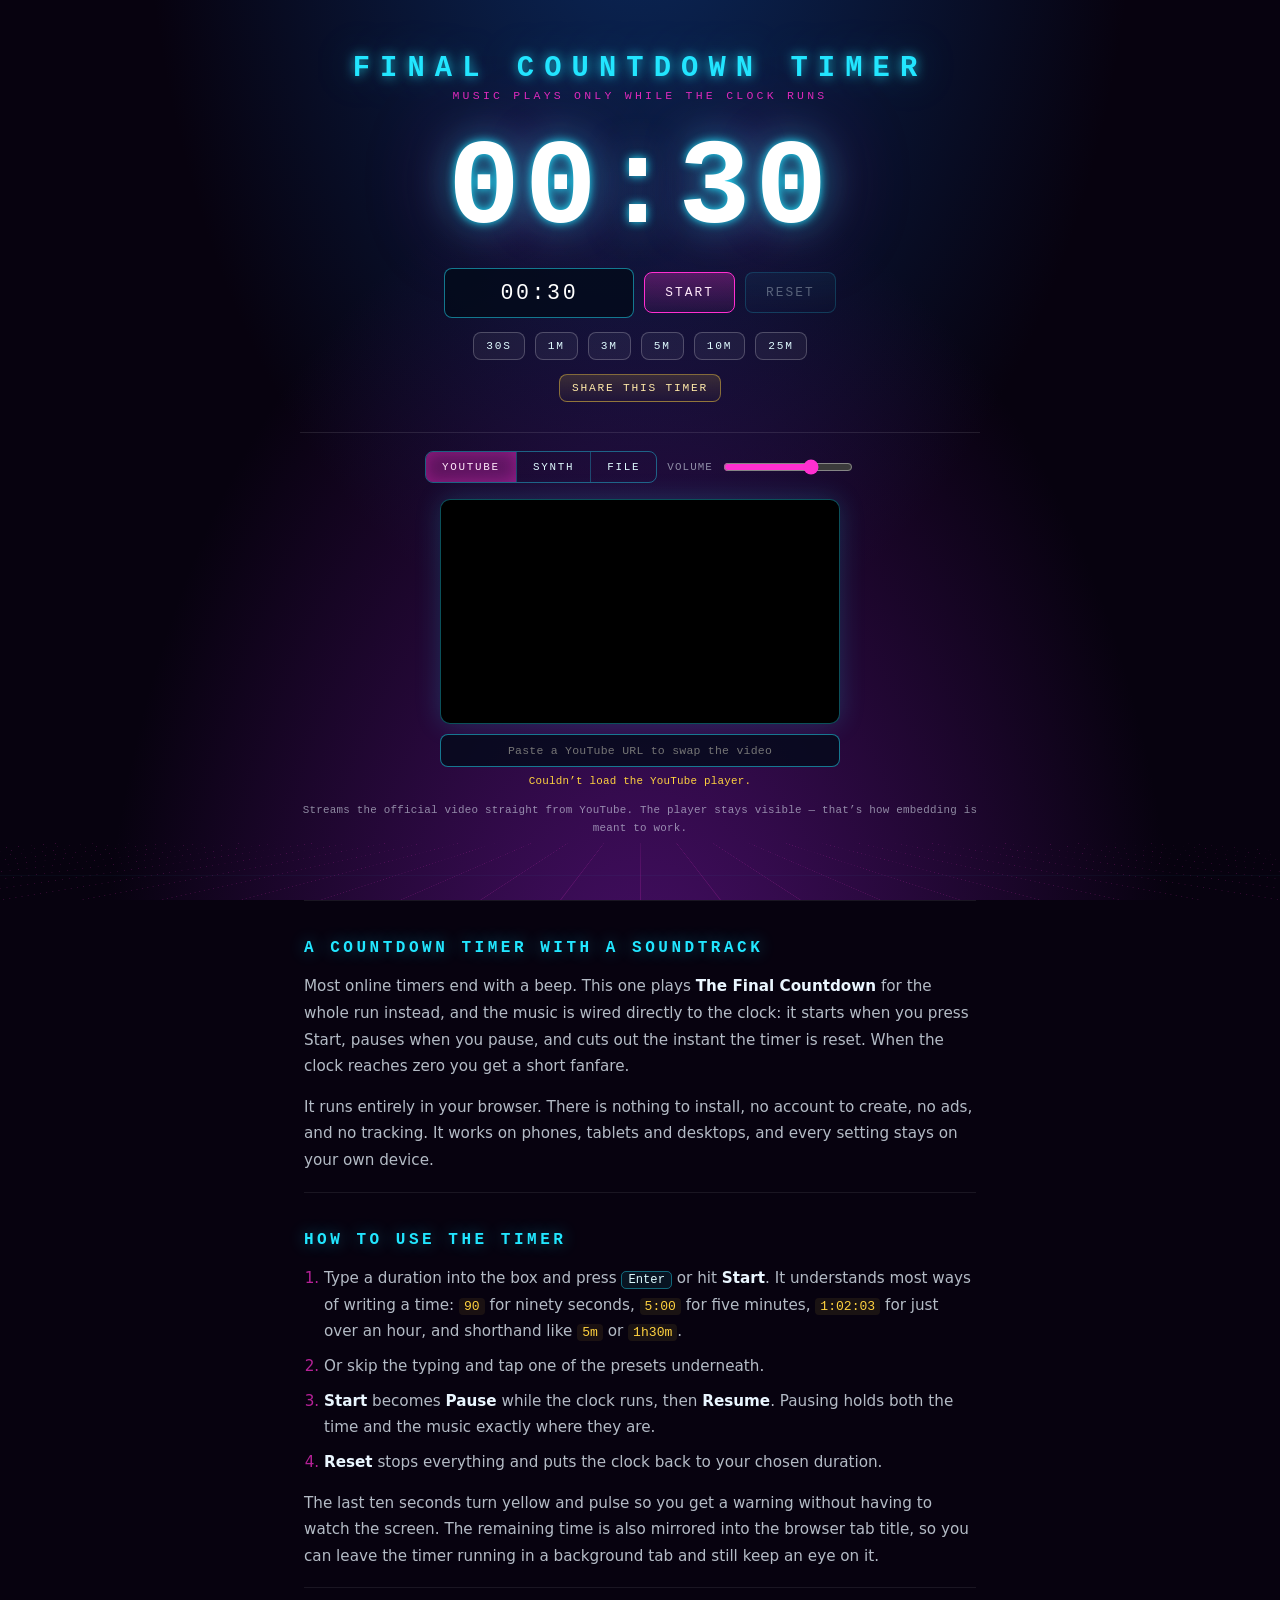
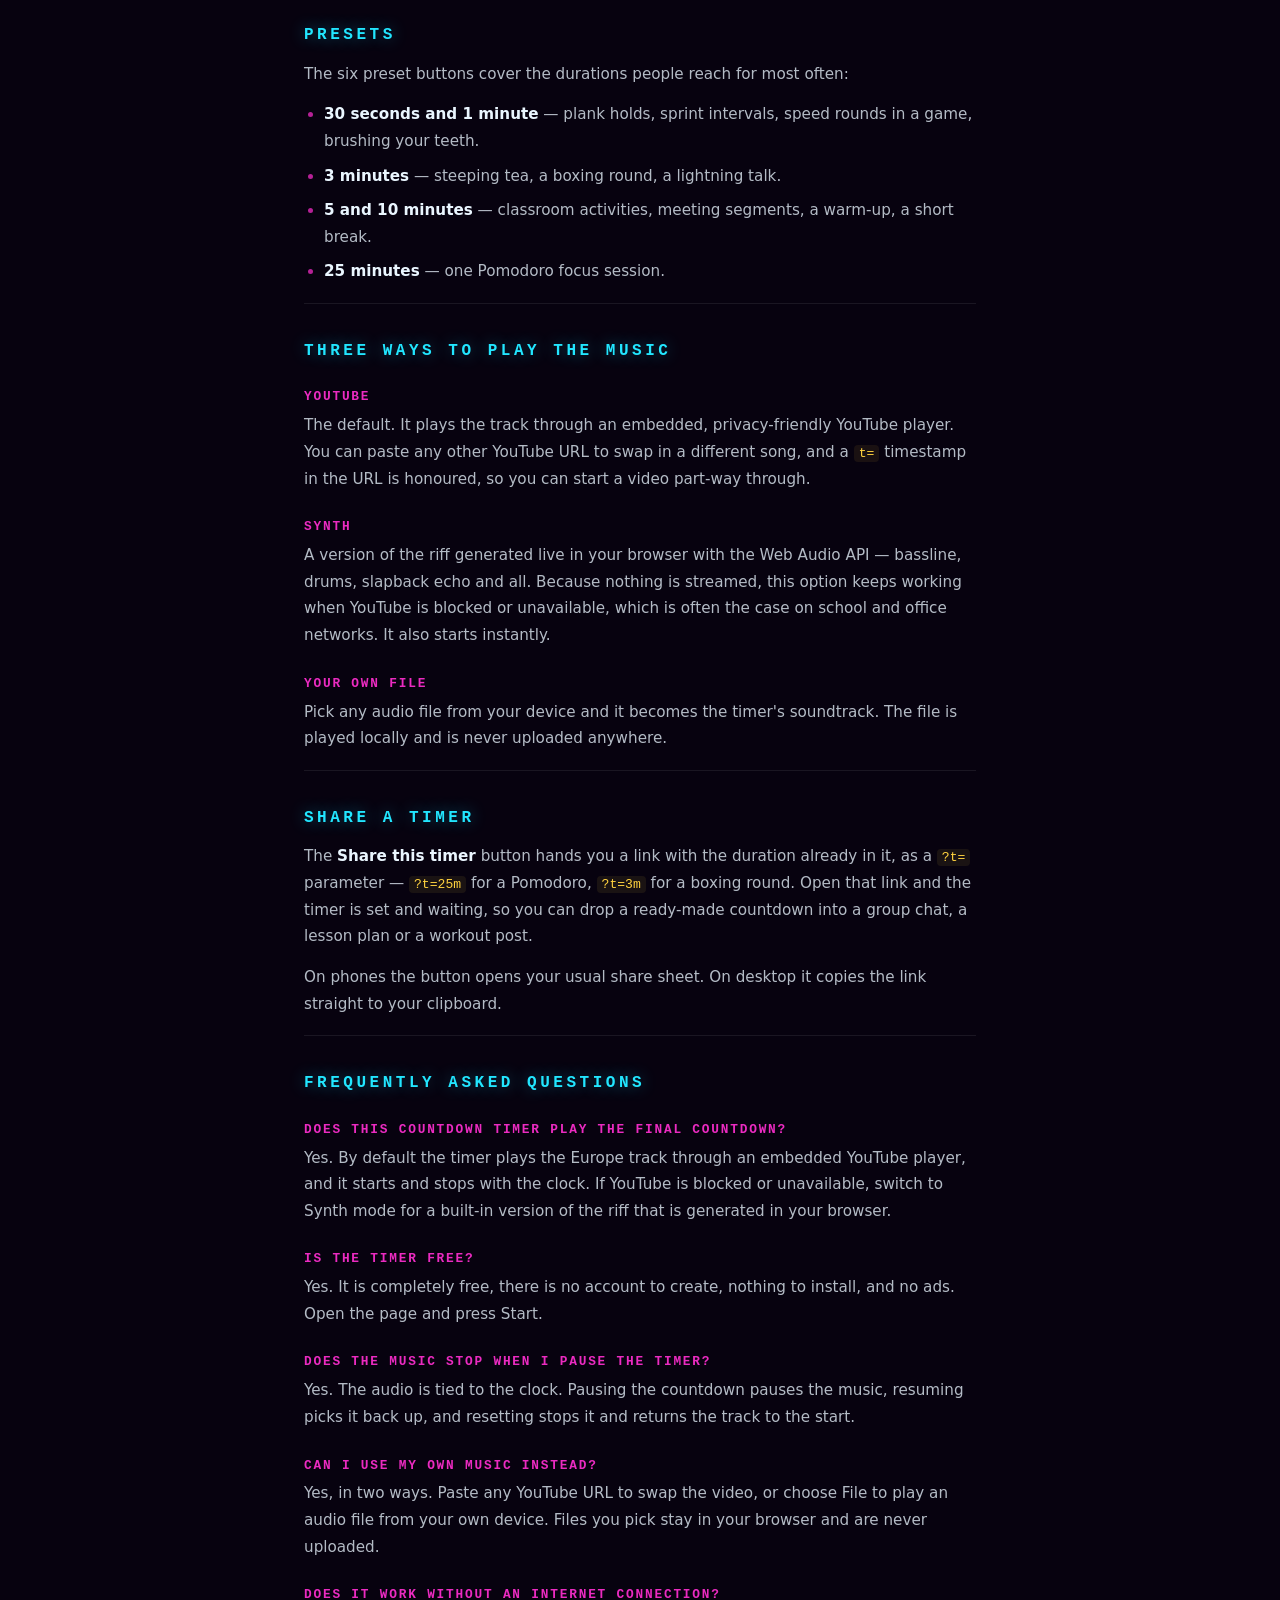
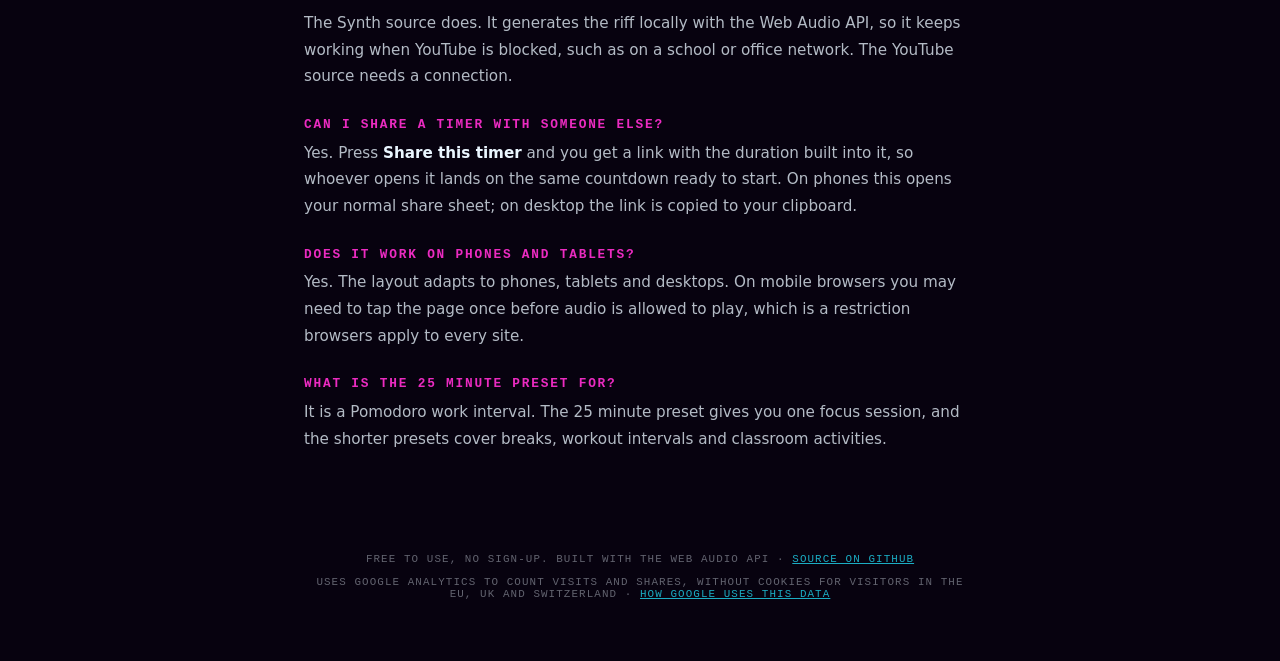
==== public/index.html @ c290b94f "Track interactions in GA4 and show a public visit count GA4 loads only once GA_MEASUREMENT_ID is set" ====
<!DOCTYPE html>
<html lang="en">
<head>
<meta charset="utf-8">
<meta name="viewport" content="width=device-width, initial-scale=1, viewport-fit=cover">
<title>Final Countdown Timer — Online Timer That Plays The Song</title>
<meta name="description" content="A free online countdown timer that plays The Final Countdown while it runs — and stops the second you pause. No signup, no install, works on any device.">
<meta name="theme-color" content="#07020f">
<link rel="canonical" href="https://finalcountdown.app/">
<link rel="icon" href="/favicon.svg" type="image/svg+xml">
<meta property="og:type" content="website">
<meta property="og:site_name" content="Final Countdown Timer">
<meta property="og:url" content="https://finalcountdown.app/">
<meta property="og:title" content="Final Countdown Timer — the timer that plays the song">
<meta property="og:description" content="Set a timer, hit start, and the riff plays until the clock runs out. Pause the timer and the music pauses with it.">
<meta property="og:image" content="https://finalcountdown.app/og.png">
<meta property="og:image:width" content="1200">
<meta property="og:image:height" content="630">
<meta property="og:image:alt" content="Final Countdown Timer — a neon countdown clock reading 00:30 over a synthwave grid.">
<meta name="twitter:card" content="summary_large_image">
<meta name="twitter:title" content="Final Countdown Timer — the timer that plays the song">
<meta name="twitter:description" content="Set a timer, hit start, and the riff plays until the clock runs out. Pause the timer and the music pauses with it.">
<meta name="twitter:image" content="https://finalcountdown.app/og.png">
<script type="application/ld+json">
{
  "@context": "https://schema.org",
  "@graph": [
    {
      "@type": "WebApplication",
      "@id": "https://finalcountdown.app/#app",
      "name": "Final Countdown Timer",
      "url": "https://finalcountdown.app/",
      "description": "A free online countdown timer that plays The Final Countdown while it runs, and stops the music the moment the timer stops.",
      "applicationCategory": "UtilitiesApplication",
      "operatingSystem": "Any modern web browser",
      "browserRequirements": "Requires JavaScript and Web Audio support",
      "isAccessibleForFree": true,
      "offers": { "@type": "Offer", "price": "0", "priceCurrency": "USD" },
      "featureList": [
        "Countdown timer with music that plays only while the clock runs",
        "Presets from 30 seconds to 25 minutes",
        "Built-in synth riff that works offline",
        "Play any YouTube video as the timer soundtrack",
        "Use your own audio file",
        "Pause and resume without losing your place",
        "Share a link that reopens the timer at the same duration"
      ]
    },
    {
      "@type": "FAQPage",
      "@id": "https://finalcountdown.app/#faq",
      "mainEntity": [
        {
          "@type": "Question",
          "name": "Does this countdown timer play The Final Countdown?",
          "acceptedAnswer": {
            "@type": "Answer",
            "text": "Yes. By default the timer plays the Europe track through an embedded YouTube player, and it starts and stops with the clock. If YouTube is blocked or unavailable, switch to Synth mode for a built-in version of the riff that is generated in your browser."
          }
        },
        {
          "@type": "Question",
          "name": "Is the timer free?",
          "acceptedAnswer": {
            "@type": "Answer",
            "text": "Yes. It is completely free, there is no account to create, nothing to install, and no ads. Open the page and press Start."
          }
        },
        {
          "@type": "Question",
          "name": "Does the music stop when I pause the timer?",
          "acceptedAnswer": {
            "@type": "Answer",
            "text": "Yes. The audio is tied to the clock. Pausing the countdown pauses the music, resuming picks it back up, and resetting stops it and returns the track to the start."
          }
        },
        {
          "@type": "Question",
          "name": "Can I use my own music instead?",
          "acceptedAnswer": {
            "@type": "Answer",
            "text": "Yes, in two ways. Paste any YouTube URL to swap the video, or choose File to play an audio file from your own device. Files you pick stay in your browser and are never uploaded."
          }
        },
        {
          "@type": "Question",
          "name": "Does it work without an internet connection?",
          "acceptedAnswer": {
            "@type": "Answer",
            "text": "The Synth source does. It generates the riff locally with the Web Audio API, so it keeps working when YouTube is blocked, such as on a school or office network. The YouTube source needs a connection."
          }
        },
        {
          "@type": "Question",
          "name": "Does it work on phones and tablets?",
          "acceptedAnswer": {
            "@type": "Answer",
            "text": "Yes. The layout adapts to phones, tablets and desktops. On mobile browsers you may need to tap the page once before audio is allowed to play, which is a restriction browsers apply to every site."
          }
        },
        {
          "@type": "Question",
          "name": "Can I share a timer with someone else?",
          "acceptedAnswer": {
            "@type": "Answer",
            "text": "Yes. Press Share this timer and you get a link with the duration built into it, so whoever opens it lands on the same countdown ready to start. On phones this opens your normal share sheet; on desktop the link is copied to your clipboard."
          }
        },
        {
          "@type": "Question",
          "name": "What is the 25 minute preset for?",
          "acceptedAnswer": {
            "@type": "Answer",
            "text": "It is a Pomodoro work interval. The 25 minute preset gives you one focus session, and the shorter presets cover breaks, workout intervals and classroom activities."
          }
        }
      ]
    }
  ]
}
</script>
<style>
  :root {
    --cyan: #22e6ff;
    --magenta: #ff2fd0;
    --yellow: #ffd23f;
    --bg: #07020f;
  }
  * { box-sizing: border-box; }
  html { height: 100%; }
  /* min-height, not height: with flex centering, content taller than the
     viewport would otherwise get its top clipped off-screen unreachably. */
  body { min-height: 100%; margin: 0; }
  body {
    background:
      radial-gradient(ellipse at 50% 120%, #4a0f6b 0%, transparent 60%),
      radial-gradient(ellipse at 50% -20%, #0b2a5e 0%, transparent 55%),
      var(--bg);
    background-attachment: fixed;
    color: #eaf6ff;
    font-family: ui-monospace, "SF Mono", Menlo, Consolas, monospace;
    display: flex;
    flex-direction: column;
    align-items: center;
    overflow-x: hidden;
  }
  /* The timer owns the first screen; the reference content sits below the fold.
     min-height, not height: content taller than the viewport would otherwise
     get its top clipped off-screen unreachably. */
  .hero {
    width: 100%;
    min-height: 100vh;
    min-height: 100svh;
    display: flex;
    align-items: center;
    justify-content: center;
    padding: 24px;
    padding: max(24px, env(safe-area-inset-top)) max(24px, env(safe-area-inset-right))
             max(24px, env(safe-area-inset-bottom)) max(24px, env(safe-area-inset-left));
  }
  /* Horizon grid. Anchored to the hero rather than the viewport so it scrolls
     away with the timer instead of sitting on top of the text below. */
  /* clip, not hidden: the grid overhangs both edges and would otherwise widen
     the page, but hiding overflow outright could clip tall content vertically. */
  .hero { position: relative; overflow-x: clip; }
  .hero::after {
    content: "";
    position: absolute;
    left: -50%; right: -50%; bottom: 0; height: 45vh;
    background-image:
      repeating-linear-gradient(to right, rgba(255,47,208,.35) 0 1px, transparent 1px 80px),
      repeating-linear-gradient(to bottom, rgba(34,230,255,.30) 0 1px, transparent 1px 60px);
    transform: perspective(320px) rotateX(72deg);
    transform-origin: bottom center;
    pointer-events: none;
    opacity: .5;
  }
  main {
    position: relative;
    z-index: 1;
    width: min(680px, 100%);
    text-align: center;
  }
  h1 {
    margin: 0 0 4px;
    font-size: clamp(1.1rem, 4vw, 1.8rem);
    letter-spacing: .35em;
    text-transform: uppercase;
    color: var(--cyan);
    text-shadow: 0 0 12px rgba(34,230,255,.8), 0 0 42px rgba(34,230,255,.35);
  }
  .sub {
    margin: 0 0 28px;
    font-size: .72rem;
    letter-spacing: .28em;
    text-transform: uppercase;
    color: rgba(255,47,208,.85);
  }
  #display {
    font-size: clamp(3rem, 17vw, 7.5rem);
    font-weight: 700;
    line-height: 1;
    letter-spacing: .04em;
    font-variant-numeric: tabular-nums;
    color: #fff;
    text-shadow: 0 0 10px var(--cyan), 0 0 40px rgba(34,230,255,.55), 0 0 90px rgba(255,47,208,.4);
    margin: 8px 0 18px;
    transition: color .2s;
  }
  #display.warn { color: var(--yellow); text-shadow: 0 0 12px var(--yellow), 0 0 55px rgba(255,120,0,.6); animation: pulse .5s steps(2) infinite; }
  #display.done { color: var(--magenta); text-shadow: 0 0 14px var(--magenta), 0 0 70px rgba(255,47,208,.7); }
  @keyframes pulse { 50% { opacity: .35; } }

  .row { display: flex; gap: 10px; justify-content: center; flex-wrap: wrap; align-items: center; }
  .row + .row { margin-top: 14px; }

  input[type="text"] {
    background: rgba(3,10,26,.8);
    border: 1px solid rgba(34,230,255,.5);
    border-radius: 8px;
    color: #fff;
    font: inherit;
    font-size: 1.35rem;
    letter-spacing: .12em;
    text-align: center;
    padding: 12px 14px;
    width: 190px;
    outline: none;
  }
  input[type="text"]:focus { border-color: var(--magenta); box-shadow: 0 0 0 3px rgba(255,47,208,.18); }

  button {
    font: inherit;
    text-transform: uppercase;
    letter-spacing: .16em;
    font-size: .8rem;
    padding: 12px 20px;
    border-radius: 8px;
    border: 1px solid rgba(34,230,255,.55);
    background: linear-gradient(180deg, rgba(34,230,255,.16), rgba(34,230,255,.04));
    color: #dffbff;
    cursor: pointer;
    transition: transform .08s, box-shadow .15s, background .15s;
  }
  button:hover:not(:disabled) { box-shadow: 0 0 18px rgba(34,230,255,.45); background: rgba(34,230,255,.25); }
  button:active:not(:disabled) { transform: translateY(1px); }
  button:disabled { opacity: .35; cursor: not-allowed; }
  button.primary { border-color: var(--magenta); background: linear-gradient(180deg, rgba(255,47,208,.28), rgba(255,47,208,.06)); color: #ffe9fa; }
  button.primary:hover:not(:disabled) { box-shadow: 0 0 22px rgba(255,47,208,.5); background: rgba(255,47,208,.35); }
  button.chip { padding: 7px 12px; font-size: .7rem; border-color: rgba(255,255,255,.22); background: rgba(255,255,255,.05); }
  /* Yellow is the one brand colour no other control uses, so Share reads as
     its own thing without competing with Start for attention. */
  button.share {
    border-color: rgba(255,210,63,.45);
    background: linear-gradient(180deg, rgba(255,210,63,.15), rgba(255,210,63,.03));
    color: #ffeaa8;
    min-width: 148px;
  }
  button.share:hover:not(:disabled) { box-shadow: 0 0 20px rgba(255,210,63,.4); background: rgba(255,210,63,.22); }
  .visits {
    margin: 10px 0 0;
    font-size: .7rem;
    letter-spacing: .12em;
    text-transform: uppercase;
    color: rgba(255,234,168,.6);
    font-variant-numeric: tabular-nums;
  }

  .panel {
    margin-top: 30px;
    padding-top: 18px;
    border-top: 1px solid rgba(255,255,255,.1);
    font-size: .68rem;
    letter-spacing: .1em;
    color: rgba(234,246,255,.55);
  }
  .seg { display: inline-flex; border: 1px solid rgba(34,230,255,.4); border-radius: 8px; overflow: hidden; }
  .seg button {
    border: 0; border-radius: 0; background: transparent; padding: 9px 16px; font-size: .68rem;
  }
  .seg button + button { border-left: 1px solid rgba(34,230,255,.28); }
  .seg button[aria-pressed="true"] {
    background: rgba(255,47,208,.3); color: #ffe9fa; box-shadow: inset 0 0 16px rgba(255,47,208,.35);
  }
  .hidden { display: none !important; }
  #yt-wrap { margin: 16px auto 0; width: min(400px, 100%); }
  #yt-frame {
    aspect-ratio: 16 / 9; border-radius: 10px; overflow: hidden;
    border: 1px solid rgba(34,230,255,.35); box-shadow: 0 0 26px rgba(34,230,255,.18); background: #000;
  }
  #yt-frame iframe { width: 100%; height: 100%; display: block; }
  #yt-url {
    margin-top: 10px; width: 100%; font-size: .72rem; letter-spacing: .02em; padding: 9px 10px;
  }
  #yt-status { margin-top: 8px; min-height: 1em; color: var(--yellow); text-transform: none; letter-spacing: .02em; }
  .panel label { display: inline-flex; align-items: center; gap: 8px; text-transform: uppercase; }
  input[type="range"] { width: 130px; accent-color: var(--magenta); }
  input[type="file"] { font: inherit; font-size: .68rem; color: rgba(234,246,255,.55); max-width: 230px; }
  .note { margin-top: 14px; line-height: 1.7; text-transform: none; letter-spacing: .02em; font-size: .68rem; }

  /* ------------------------------------------------------------------ *
   * Below-the-fold reference content. Long-form prose in the monospace
   * face is rough to read, so only the headings keep the arcade look.
   * ------------------------------------------------------------------ */
  .prose {
    position: relative;
    z-index: 1;
    width: min(720px, 100%);
    padding: 0 max(24px, env(safe-area-inset-left)) 72px max(24px, env(safe-area-inset-right));
    font-family: ui-sans-serif, system-ui, -apple-system, "Segoe UI", Roboto, sans-serif;
    font-size: .95rem;
    line-height: 1.75;
    color: rgba(234,246,255,.76);
  }
  .prose section { padding: 36px 0 4px; border-top: 1px solid rgba(255,255,255,.08); }
  .prose h2, .prose h3 {
    font-family: ui-monospace, "SF Mono", Menlo, Consolas, monospace;
    text-transform: uppercase;
    line-height: 1.4;
  }
  .prose h2 {
    margin: 0 0 14px;
    font-size: 1rem;
    letter-spacing: .22em;
    color: var(--cyan);
    text-shadow: 0 0 16px rgba(34,230,255,.45);
  }
  .prose h3 {
    margin: 26px 0 6px;
    font-size: .8rem;
    letter-spacing: .14em;
    color: rgba(255,47,208,.92);
  }
  .prose p { margin: 0 0 14px; }
  .prose ul, .prose ol { margin: 0 0 14px; padding-left: 20px; }
  .prose li { margin-bottom: 8px; }
  .prose li::marker { color: rgba(255,47,208,.7); }
  .prose strong { color: #eaf6ff; font-weight: 600; }
  .prose code {
    font-family: ui-monospace, "SF Mono", Menlo, Consolas, monospace;
    font-size: .86em;
    color: var(--yellow);
    background: rgba(255,210,63,.08);
    border-radius: 4px;
    padding: 1px 5px;
  }
  .prose a { color: var(--cyan); text-underline-offset: 3px; text-decoration-color: rgba(34,230,255,.45); }
  .prose a:hover { color: var(--magenta); text-decoration-color: rgba(255,47,208,.6); }
  .prose kbd {
    font: inherit; font-family: ui-monospace, Menlo, Consolas, monospace; font-size: .8em;
    border: 1px solid rgba(34,230,255,.4); border-radius: 5px; padding: 1px 6px;
    background: rgba(34,230,255,.08); color: #dffbff;
  }
  .site-footer {
    width: min(720px, 100%);
    padding: 0 24px 48px;
    font-size: .68rem;
    letter-spacing: .1em;
    text-transform: uppercase;
    color: rgba(234,246,255,.4);
    text-align: center;
  }
  .site-footer a { color: rgba(34,230,255,.75); }

  /* Touch devices: 16px inputs so iOS doesn't zoom the page on focus,
     and roomier tap targets on the small controls. */
  @media (hover: none) and (pointer: coarse) {
    #yt-url { font-size: 16px; }
    button.chip { padding: 10px 14px; }
    .seg button { padding: 12px 16px; }
    input[type="range"] { width: 150px; }
  }

  /* Narrow phones */
  @media (max-width: 480px) {
    .hero { padding: 16px 12px; }
    .prose { padding-left: 18px; padding-right: 18px; font-size: .92rem; }
    h1 { letter-spacing: .2em; }
    .sub { margin-bottom: 20px; }
    #input { width: 100%; }
    #start, #reset { flex: 1; }
    .panel { margin-top: 22px; }
  }

  /* Short windows: landscape phones and small laptop viewports */
  @media (max-height: 700px) {
    #display { font-size: clamp(2.4rem, 13vh, 6rem); margin-bottom: 12px; }
    .sub { margin-bottom: 16px; }
    .panel { margin-top: 18px; padding-top: 12px; }
    #yt-wrap { width: min(320px, 100%); }
  }

  @media (prefers-reduced-motion: reduce) {
    #display.warn { animation: none; }
    button { transition: none; }
  }
</style>
<script>
const GA_MEASUREMENT_ID = '';

// EEA, UK and Switzerland need consent before analytics cookies; with no
// banner, visitors there stay on cookieless pings. Google resolves the region.
const CONSENT_REQUIRED_REGIONS = [
  'AT', 'BE', 'BG', 'HR', 'CY', 'CZ', 'DK', 'EE', 'FI', 'FR', 'DE', 'GR', 'HU',
  'IE', 'IT', 'LV', 'LT', 'LU', 'MT', 'NL', 'PL', 'PT', 'RO', 'SK', 'SI', 'ES',
  'SE', 'IS', 'LI', 'NO', 'GB', 'CH',
];

if (GA_MEASUREMENT_ID) {
  window.dataLayer = window.dataLayer || [];
  window.gtag = function gtag() { dataLayer.push(arguments); };
  const NO_ADS = { ad_storage: 'denied', ad_user_data: 'denied', ad_personalization: 'denied' };
  gtag('consent', 'default', { ...NO_ADS, analytics_storage: 'granted' });
  gtag('consent', 'default', { ...NO_ADS, analytics_storage: 'denied', region: CONSENT_REQUIRED_REGIONS });
  gtag('js', new Date());
  gtag('config', GA_MEASUREMENT_ID);

  const gaLibrary = document.createElement('script');
  gaLibrary.async = true;
  gaLibrary.src = `https://www.googletagmanager.com/gtag/js?id=${encodeURIComponent(GA_MEASUREMENT_ID)}`;
  document.head.appendChild(gaLibrary);
}
</script>
</head>
<body>
<div class="hero">
<main>
  <h1>Final Countdown Timer</h1>
  <p class="sub">Music plays only while the clock runs</p>

  <div id="display">00:00</div>

  <div class="row">
    <input id="input" type="text" value="00:30" placeholder="mm:ss" aria-label="Countdown duration">
    <button id="start" class="primary">Start</button>
    <button id="reset" disabled>Reset</button>
  </div>

  <div class="row">
    <button class="chip" data-preset="30">30s</button>
    <button class="chip" data-preset="60">1m</button>
    <button class="chip" data-preset="180">3m</button>
    <button class="chip" data-preset="300">5m</button>
    <button class="chip" data-preset="600">10m</button>
    <button class="chip" data-preset="1500">25m</button>
  </div>

  <div class="row">
    <button id="share" class="chip share" aria-label="Share a link to this timer">Share this timer</button>
  </div>
  <p id="visits" class="visits" hidden></p>

  <div class="panel">
    <div class="row">
      <div class="seg" role="group" aria-label="Audio source">
        <button data-source="youtube" aria-pressed="true">YouTube</button>
        <button data-source="synth" aria-pressed="false">Synth</button>
        <button data-source="file" aria-pressed="false">File</button>
      </div>
      <label>Volume <input id="vol" type="range" min="0" max="100" value="70"></label>
    </div>

    <div id="yt-wrap">
      <div id="yt-frame"><div id="yt-player"></div></div>
      <input id="yt-url" type="text" spellcheck="false"
             placeholder="Paste a YouTube URL to swap the video"
             aria-label="YouTube video URL">
      <div id="yt-status" role="status"></div>
    </div>

    <div id="file-wrap" class="hidden">
      <label style="margin-top:14px">Audio file <input id="file" type="file" accept="audio/*"></label>
    </div>

    <p class="note" id="source-note"></p>
  </div>
</main>
</div>

<article class="prose">
  <section>
    <h2>A countdown timer with a soundtrack</h2>
    <p>
      Most online timers end with a beep. This one plays <strong>The Final Countdown</strong> for
      the whole run instead, and the music is wired directly to the clock: it starts when you press
      Start, pauses when you pause, and cuts out the instant the timer is reset. When the clock
      reaches zero you get a short fanfare.
    </p>
    <p>
      It runs entirely in your browser. There is nothing to install, no account to create, no ads,
      and no tracking. It works on phones, tablets and desktops, and every setting stays on your own
      device.
    </p>
  </section>

  <section>
    <h2>How to use the timer</h2>
    <ol>
      <li>
        Type a duration into the box and press <kbd>Enter</kbd> or hit <strong>Start</strong>. It
        understands most ways of writing a time: <code>90</code> for ninety seconds,
        <code>5:00</code> for five minutes, <code>1:02:03</code> for just over an hour, and shorthand
        like <code>5m</code> or <code>1h30m</code>.
      </li>
      <li>Or skip the typing and tap one of the presets underneath.</li>
      <li>
        <strong>Start</strong> becomes <strong>Pause</strong> while the clock runs, then
        <strong>Resume</strong>. Pausing holds both the time and the music exactly where they are.
      </li>
      <li><strong>Reset</strong> stops everything and puts the clock back to your chosen duration.</li>
    </ol>
    <p>
      The last ten seconds turn yellow and pulse so you get a warning without having to watch the
      screen. The remaining time is also mirrored into the browser tab title, so you can leave the
      timer running in a background tab and still keep an eye on it.
    </p>
  </section>

  <section>
    <h2>Presets</h2>
    <p>The six preset buttons cover the durations people reach for most often:</p>
    <ul>
      <li><strong>30 seconds and 1 minute</strong> — plank holds, sprint intervals, speed rounds in a game, brushing your teeth.</li>
      <li><strong>3 minutes</strong> — steeping tea, a boxing round, a lightning talk.</li>
      <li><strong>5 and 10 minutes</strong> — classroom activities, meeting segments, a warm-up, a short break.</li>
      <li><strong>25 minutes</strong> — one Pomodoro focus session.</li>
    </ul>
  </section>

  <section>
    <h2>Three ways to play the music</h2>
    <h3>YouTube</h3>
    <p>
      The default. It plays the track through an embedded, privacy-friendly YouTube player. You can
      paste any other YouTube URL to swap in a different song, and a <code>t=</code> timestamp in the
      URL is honoured, so you can start a video part-way through.
    </p>
    <h3>Synth</h3>
    <p>
      A version of the riff generated live in your browser with the Web Audio API — bassline, drums,
      slapback echo and all. Because nothing is streamed, this option keeps working when YouTube is
      blocked or unavailable, which is often the case on school and office networks. It also starts
      instantly.
    </p>
    <h3>Your own file</h3>
    <p>
      Pick any audio file from your device and it becomes the timer's soundtrack. The file is played
      locally and is never uploaded anywhere.
    </p>
  </section>

  <section>
    <h2>Share a timer</h2>
    <p>
      The <strong>Share this timer</strong> button hands you a link with the duration already in it,
      as a <code>?t=</code> parameter — <code>?t=25m</code> for a Pomodoro,
      <code>?t=3m</code> for a boxing round. Open that link and the timer is set and waiting, so you
      can drop a ready-made countdown into a group chat, a lesson plan or a workout post.
    </p>
    <p>
      On phones the button opens your usual share sheet. On desktop it copies the link straight to
      your clipboard.
    </p>
  </section>

  <section id="faq">
    <h2>Frequently asked questions</h2>

    <h3>Does this countdown timer play The Final Countdown?</h3>
    <p>
      Yes. By default the timer plays the Europe track through an embedded YouTube player, and it
      starts and stops with the clock. If YouTube is blocked or unavailable, switch to Synth mode for
      a built-in version of the riff that is generated in your browser.
    </p>

    <h3>Is the timer free?</h3>
    <p>
      Yes. It is completely free, there is no account to create, nothing to install, and no ads. Open
      the page and press Start.
    </p>

    <h3>Does the music stop when I pause the timer?</h3>
    <p>
      Yes. The audio is tied to the clock. Pausing the countdown pauses the music, resuming picks it
      back up, and resetting stops it and returns the track to the start.
    </p>

    <h3>Can I use my own music instead?</h3>
    <p>
      Yes, in two ways. Paste any YouTube URL to swap the video, or choose File to play an audio file
      from your own device. Files you pick stay in your browser and are never uploaded.
    </p>

    <h3>Does it work without an internet connection?</h3>
    <p>
      The Synth source does. It generates the riff locally with the Web Audio API, so it keeps
      working when YouTube is blocked, such as on a school or office network. The YouTube source
      needs a connection.
    </p>

    <h3>Can I share a timer with someone else?</h3>
    <p>
      Yes. Press <strong>Share this timer</strong> and you get a link with the duration built into
      it, so whoever opens it lands on the same countdown ready to start. On phones this opens your
      normal share sheet; on desktop the link is copied to your clipboard.
    </p>

    <h3>Does it work on phones and tablets?</h3>
    <p>
      Yes. The layout adapts to phones, tablets and desktops. On mobile browsers you may need to tap
      the page once before audio is allowed to play, which is a restriction browsers apply to every
      site.
    </p>

    <h3>What is the 25 minute preset for?</h3>
    <p>
      It is a Pomodoro work interval. The 25 minute preset gives you one focus session, and the
      shorter presets cover breaks, workout intervals and classroom activities.
    </p>
  </section>
</article>

<footer class="site-footer">
  <p>
    Free to use, no sign-up. Built with the Web Audio API &middot;
    <a href="https://github.com/garrelj1/final-countdown">Source on GitHub</a>
  </p>
  <p>
    Uses Google Analytics to count visits and shares, without cookies for visitors in the
    EU, UK and Switzerland &middot;
    <a href="https://policies.google.com/technologies/partner-sites">How Google uses this data</a>
  </p>
</footer>

<script>
function track(eventName, params) {
  if (typeof window.gtag === 'function') window.gtag('event', eventName, params);
}

/* ------------------------------------------------------------------ *
 * Time parsing / formatting
 * ------------------------------------------------------------------ */
function parseDuration(raw) {
  const s = String(raw).trim();
  if (!s) return null;
  // "90" -> 90s, "5:00" -> 5m, "1:02:03" -> 1h2m3s, "5m", "1h30m"
  if (/^\d+$/.test(s)) return parseInt(s, 10);
  if (/^[\d:]+$/.test(s)) {
    const parts = s.split(':').map(p => parseInt(p || '0', 10));
    if (parts.some(isNaN) || parts.length > 3) return null;
    return parts.reduce((acc, p) => acc * 60 + p, 0);
  }
  const m = s.match(/^(?:(\d+)\s*h)?\s*(?:(\d+)\s*m)?\s*(?:(\d+)\s*s)?$/i);
  if (m && (m[1] || m[2] || m[3])) {
    return (+m[1] || 0) * 3600 + (+m[2] || 0) * 60 + (+m[3] || 0);
  }
  return null;
}

function format(totalSeconds) {
  const t = Math.max(0, Math.ceil(totalSeconds));
  const h = Math.floor(t / 3600), m = Math.floor(t / 60) % 60, s = t % 60;
  const pad = n => String(n).padStart(2, '0');
  return h ? `${h}:${pad(m)}:${pad(s)}` : `${pad(m)}:${pad(s)}`;
}

/* ------------------------------------------------------------------ *
 * The riff — an approximation of the Europe hook, easy to tweak.
 * Beats are relative to the top of a 16-beat (4-bar) loop.
 * ------------------------------------------------------------------ */
const BPM = 118;
const BEAT = 60 / BPM;
const LOOP_BEATS = 16;

const MELODY = [ // [note, startBeat, durationBeats]
  ['D5',  0,   0.5], ['C#5', 0.5, 0.5], ['D5',  1,   0.5], ['A4',  1.5, 1.5],
  ['G4',  4,   0.5], ['F#4', 4.5, 0.5], ['G4',  5,   0.5], ['D5',  5.5, 1.5],
  ['C#5', 8,   0.5], ['B4',  8.5, 0.5], ['C#5', 9,   0.5], ['F#4', 9.5, 1.5],
  ['G4', 12,   0.5], ['A4', 12.5, 0.5], ['B4', 13,   0.5], ['C#5',13.5, 0.5],
  ['D5', 14,   2.0],
];
const BASS_ROOTS = ['D2', 'G2', 'F#2', 'B2']; // one per bar

const SEMITONES = { C: 0, D: 2, E: 4, F: 5, G: 7, A: 9, B: 11 };
function noteFreq(name) {
  const m = /^([A-G])(#|b)?(-?\d+)$/.exec(name);
  const semi = SEMITONES[m[1]] + (m[2] === '#' ? 1 : m[2] === 'b' ? -1 : 0);
  const midi = (parseInt(m[3], 10) + 1) * 12 + semi;
  return 440 * Math.pow(2, (midi - 69) / 12);
}

/* Build one loop's worth of scheduled events, sorted by beat. */
function buildEvents() {
  const ev = [];
  for (const [note, beat, dur] of MELODY) {
    ev.push({ beat, kind: 'lead', freq: noteFreq(note), dur: dur * BEAT });
  }
  for (let bar = 0; bar < 4; bar++) {
    const root = noteFreq(BASS_ROOTS[bar]);
    for (let i = 0; i < 8; i++) {           // eighth-note pulse
      const beat = bar * 4 + i * 0.5;
      ev.push({ beat, kind: 'bass', freq: i % 4 === 3 ? root * 2 : root, dur: 0.4 * BEAT });
      ev.push({ beat, kind: 'hat' });
      if (i % 4 === 0) ev.push({ beat, kind: 'kick' });
      if (i % 4 === 2) ev.push({ beat, kind: 'snare' });
    }
  }
  return ev.sort((a, b) => a.beat - b.beat);
}
const EVENTS = buildEvents();

/* ------------------------------------------------------------------ *
 * Synth engine
 * ------------------------------------------------------------------ */
let ctx = null, master = null, delaySend = null, noiseBuf = null;
let schedTimer = null, eventIndex = 0, loopOrigin = 0;
const LOOKAHEAD = 0.12; // seconds of audio scheduled in advance

function initAudio() {
  if (ctx) return;
  ctx = new (window.AudioContext || window.webkitAudioContext)();

  master = ctx.createGain();
  master.gain.value = volumeSlider.value / 100 * 0.8;
  const comp = ctx.createDynamicsCompressor();
  comp.threshold.value = -14;
  comp.ratio.value = 5;
  master.connect(comp).connect(ctx.destination);

  // 80s slapback echo
  const delay = ctx.createDelay(1);
  delay.delayTime.value = BEAT * 0.75;
  const fb = ctx.createGain(); fb.gain.value = 0.32;
  delaySend = ctx.createGain(); delaySend.gain.value = 0.3;
  delaySend.connect(delay);
  delay.connect(fb).connect(delay);
  delay.connect(master);

  const frames = Math.floor(ctx.sampleRate * 0.5);
  noiseBuf = ctx.createBuffer(1, frames, ctx.sampleRate);
  const data = noiseBuf.getChannelData(0);
  for (let i = 0; i < frames; i++) data[i] = Math.random() * 2 - 1;
}

function lead(t, freq, dur) {
  const amp = ctx.createGain();
  const filter = ctx.createBiquadFilter();
  filter.type = 'lowpass';
  filter.Q.value = 7;
  filter.frequency.setValueAtTime(5200, t);
  filter.frequency.exponentialRampToValueAtTime(1400, t + dur);

  const oscs = [
    Object.assign(ctx.createOscillator(), { type: 'sawtooth' }),
    Object.assign(ctx.createOscillator(), { type: 'square' }),
    Object.assign(ctx.createOscillator(), { type: 'sawtooth' }),
  ];
  oscs[0].frequency.value = freq;
  oscs[1].frequency.value = freq; oscs[1].detune.value = 8;
  oscs[2].frequency.value = freq * 2; oscs[2].detune.value = -6;

  const mix = ctx.createGain(); mix.gain.value = 0.33;
  oscs.forEach(o => { o.connect(mix); o.start(t); o.stop(t + dur + 0.2); });
  mix.connect(filter).connect(amp);
  amp.connect(master);
  amp.connect(delaySend);

  amp.gain.setValueAtTime(0.0001, t);
  amp.gain.linearRampToValueAtTime(0.42, t + 0.012);
  amp.gain.linearRampToValueAtTime(0.30, t + Math.min(0.12, dur));
  amp.gain.setTargetAtTime(0.0001, t + dur * 0.85, 0.05);
}

function bass(t, freq, dur) {
  const osc = ctx.createOscillator();
  osc.type = 'sawtooth';
  osc.frequency.value = freq;
  const filter = ctx.createBiquadFilter();
  filter.type = 'lowpass';
  filter.frequency.value = 420;
  filter.Q.value = 3;
  const amp = ctx.createGain();
  amp.gain.setValueAtTime(0.0001, t);
  amp.gain.linearRampToValueAtTime(0.45, t + 0.01);
  amp.gain.setTargetAtTime(0.0001, t + dur * 0.6, 0.04);
  osc.connect(filter).connect(amp).connect(master);
  osc.start(t); osc.stop(t + dur + 0.15);
}

function noise(t, { dur, hp, gain }) {
  const src = ctx.createBufferSource();
  src.buffer = noiseBuf;
  const filter = ctx.createBiquadFilter();
  filter.type = 'highpass';
  filter.frequency.value = hp;
  const amp = ctx.createGain();
  amp.gain.setValueAtTime(gain, t);
  amp.gain.exponentialRampToValueAtTime(0.0001, t + dur);
  src.connect(filter).connect(amp).connect(master);
  src.start(t); src.stop(t + dur + 0.05);
}

function kick(t) {
  const osc = ctx.createOscillator();
  osc.frequency.setValueAtTime(140, t);
  osc.frequency.exponentialRampToValueAtTime(45, t + 0.11);
  const amp = ctx.createGain();
  amp.gain.setValueAtTime(0.9, t);
  amp.gain.exponentialRampToValueAtTime(0.0001, t + 0.24);
  osc.connect(amp).connect(master);
  osc.start(t); osc.stop(t + 0.3);
}

function playEvent(ev, t) {
  switch (ev.kind) {
    case 'lead':  lead(t, ev.freq, ev.dur); break;
    case 'bass':  bass(t, ev.freq, ev.dur); break;
    case 'kick':  kick(t); break;
    case 'snare': noise(t, { dur: 0.17, hp: 1400, gain: 0.32 }); break;
    case 'hat':   noise(t, { dur: 0.035, hp: 7000, gain: 0.09 }); break;
  }
}

/* Lookahead scheduler. While the context is suspended currentTime freezes,
   so this naturally stops queueing new notes. */
function scheduleTick() {
  // Background tabs throttle setInterval; if we've fallen behind, jump the
  // loop forward instead of dumping a pile of overdue notes at once.
  if (loopOrigin + EVENTS[eventIndex].beat * BEAT < ctx.currentTime - 0.4) {
    loopOrigin = ctx.currentTime;
    eventIndex = 0;
  }
  const horizon = ctx.currentTime + LOOKAHEAD;
  while (loopOrigin + EVENTS[eventIndex].beat * BEAT < horizon) {
    const ev = EVENTS[eventIndex];
    playEvent(ev, Math.max(ctx.currentTime, loopOrigin + ev.beat * BEAT));
    eventIndex++;
    if (eventIndex >= EVENTS.length) {
      eventIndex = 0;
      loopOrigin += LOOP_BEATS * BEAT;
    }
  }
}

function synthStart() {
  initAudio();
  ctx.resume();
  if (schedTimer === null) {
    loopOrigin = ctx.currentTime + 0.08;
    eventIndex = 0;
    schedTimer = setInterval(scheduleTick, 25);
    scheduleTick();
  }
}

function synthStop() {
  if (schedTimer !== null) { clearInterval(schedTimer); schedTimer = null; }
  if (ctx) ctx.suspend();
}

/* ------------------------------------------------------------------ *
 * YouTube IFrame Player API
 * The player stays visible on purpose — YouTube's terms don't allow
 * hiding it and using the embed as an audio-only source.
 * ------------------------------------------------------------------ */
let videoId = '9jK-NcRmVcw';   // Default video. Paste any URL to swap.
let videoStart = 117;          // Seconds to start from — honours t= in pasted URLs.
let ytPlayer = null, ytReady = false, ytApiPromise = null, ytPrimed = false;

function parseVideoId(url) {
  const s = String(url).trim();
  if (/^[\w-]{11}$/.test(s)) return s;
  const m = s.match(/(?:youtu\.be\/|[?&]v=|\/embed\/|\/shorts\/|\/live\/)([\w-]{11})/);
  return m ? m[1] : null;
}

// YouTube writes timestamps as t=117, t=117s or t=1h57m3s depending on where
// the link was copied from — accept all of them.
function parseStartTime(url) {
  const m = String(url).match(/[?&#](?:t|start)=(\d[\dhms]*)/);
  if (!m) return 0;
  if (/^\d+$/.test(m[1])) return +m[1];
  const p = m[1].match(/^(?:(\d+)h)?(?:(\d+)m)?(?:(\d+)s?)?$/);
  return p ? (+p[1] || 0) * 3600 + (+p[2] || 0) * 60 + (+p[3] || 0) : 0;
}

function loadYouTubeAPI() {
  if (window.YT && window.YT.Player) return Promise.resolve();
  if (ytApiPromise) return ytApiPromise;
  ytApiPromise = new Promise((resolve, reject) => {
    window.onYouTubeIframeAPIReady = resolve;
    const s = document.createElement('script');
    s.src = 'https://www.youtube.com/iframe_api';
    s.onerror = () => reject(new Error('blocked'));
    document.head.appendChild(s);
    setTimeout(() => reject(new Error('timeout')), 12000);
  });
  return ytApiPromise;
}

function ensurePlayer() {
  return loadYouTubeAPI().then(() => {
    if (ytPlayer) return ytPlayer;
    return new Promise(resolve => {
      ytPlayer = new YT.Player('yt-player', {
        videoId,
        host: 'https://www.youtube-nocookie.com',  // no tracking cookies until play
        playerVars: { playsinline: 1, rel: 0, modestbranding: 1, start: videoStart },
        events: {
          onReady: e => {
            ytReady = true;
            e.target.setVolume(+volumeSlider.value);
            resolve(ytPlayer);
          },
          onStateChange: e => {
            // Timer outlasting the song? Loop it rather than falling silent.
            if (e.data === YT.PlayerState.ENDED && state === 'running') {
              ytPlayer.seekTo(videoStart, true);
              ytPlayer.playVideo();
            }
          },
          onError: () => ytStatus('That video can’t be embedded. Try another URL.'),
        },
      });
    });
  });
}

function ytStatus(msg) { document.getElementById('yt-status').textContent = msg || ''; }

/* Browsers grant autoplay far more reliably if the player has already been
   started once inside a real click. Do that silently when YouTube is picked. */
function primePlayer() {
  if (ytPrimed || !ytReady || !ytPlayer) return;
  ytPrimed = true;
  try {
    ytPlayer.mute();
    ytPlayer.playVideo();
    setTimeout(() => {
      if (state !== 'running') { ytPlayer.pauseVideo(); ytPlayer.seekTo(videoStart, true); }
      ytPlayer.unMute();
      ytPlayer.setVolume(+volumeSlider.value);
    }, 350);
  } catch (_) { /* player not ready yet; Start will still try */ }
}

function ytPlay() {
  ytStatus('');
  ensurePlayer().then(p => {
    p.unMute();
    p.setVolume(+volumeSlider.value);
    p.playVideo();
    setTimeout(() => {
      if (state === 'running' && ytReady && p.getPlayerState() !== YT.PlayerState.PLAYING) {
        ytStatus('Your browser blocked autoplay — press play on the video once.');
      }
    }, 1200);
  }).catch(() => ytStatus('Couldn’t load the YouTube player (blocked or offline).'));
}

function ytPause()  { if (ytReady && ytPlayer) ytPlayer.pauseVideo(); }
function ytStop()   { if (ytReady && ytPlayer) { ytPlayer.pauseVideo(); ytPlayer.seekTo(videoStart, true); } }

/* ------------------------------------------------------------------ *
 * Source dispatch — exactly one source is ever audible.
 * ------------------------------------------------------------------ */
function musicStart() {
  if (source === 'youtube') return ytPlay();
  if (source === 'file' && userTrack) { userTrack.play().catch(() => {}); return; }
  synthStart();
}

function musicPause() {
  if (source === 'youtube') return ytPause();
  if (source === 'file' && userTrack) { userTrack.pause(); return; }
  synthStop();
}

function musicResume() { musicStart(); }

function musicStop() {
  ytStop();
  if (userTrack) { userTrack.pause(); userTrack.currentTime = 0; }
  synthStop();
}

/* Big final chord when the clock hits zero. */
function fanfare() {
  initAudio();
  ctx.resume().then(() => {
    const t = ctx.currentTime + 0.02;
    ['B2', 'F#3', 'B3', 'D4', 'F#4'].forEach((n, i) => {
      lead(t + i * 0.045, noteFreq(n), 1.9);
    });
    kick(t);
    setTimeout(() => { if (state !== 'running') ctx.suspend(); }, 2600);
  });
}

/* ------------------------------------------------------------------ *
 * Timer
 * ------------------------------------------------------------------ */
/* Captured from the markup so the idle title and the <title> tag can never
   drift apart — render() would otherwise clobber the one search engines index. */
const DEFAULT_TITLE = document.title;

const display = document.getElementById('display');
const input = document.getElementById('input');
const startBtn = document.getElementById('start');
const resetBtn = document.getElementById('reset');
const volumeSlider = document.getElementById('vol');
const fileInput = document.getElementById('file');
const ytWrap = document.getElementById('yt-wrap');
const ytUrl = document.getElementById('yt-url');
const fileWrap = document.getElementById('file-wrap');
const sourceNote = document.getElementById('source-note');

let state = 'idle';        // idle | running | paused | done
let source = 'youtube';    // youtube | synth | file
let remaining = 0;         // seconds
let deadline = 0;          // performance.now() ms
let rafId = null;
let userTrack = null;

function render() {
  display.textContent = state === 'done' ? '00:00' : format(remaining);
  display.classList.toggle('warn', state === 'running' && remaining <= 10);
  display.classList.toggle('done', state === 'done');
  document.title = state === 'running'
    ? `${format(remaining)} — Final Countdown Timer`
    : DEFAULT_TITLE;
}

function tick() {
  remaining = (deadline - performance.now()) / 1000;
  if (remaining <= 0) {
    remaining = 0;
    finish();
    return;
  }
  render();
  rafId = requestAnimationFrame(tick);
}

function start() {
  const secs = parseDuration(input.value);
  if (!secs || secs <= 0) {
    input.value = '';
    input.placeholder = 'try 5:00';
    input.focus();
    return;
  }
  remaining = secs;
  deadline = performance.now() + secs * 1000;
  state = 'running';
  musicStart();
  rafId = requestAnimationFrame(tick);
  syncButtons();
  render();
  track('timer_start', { duration_seconds: secs, source });
}

function pause() {
  if (rafId) cancelAnimationFrame(rafId), rafId = null;
  remaining = Math.max(0, (deadline - performance.now()) / 1000);
  state = 'paused';
  musicPause();
  syncButtons();
  render();
  track('timer_pause');
}

function resume() {
  deadline = performance.now() + remaining * 1000;
  state = 'running';
  musicResume();
  rafId = requestAnimationFrame(tick);
  syncButtons();
  render();
}

function finish() {
  if (rafId) cancelAnimationFrame(rafId), rafId = null;
  state = 'done';
  musicStop();
  fanfare();
  syncButtons();
  render();
  track('timer_finish', { duration_seconds: parseDuration(input.value) || 0 });
}

function reset() {
  if (rafId) cancelAnimationFrame(rafId), rafId = null;
  state = 'idle';
  remaining = parseDuration(input.value) || 0;
  musicStop();
  syncButtons();
  render();
  track('timer_reset');
}

function syncButtons() {
  startBtn.textContent = state === 'running' ? 'Pause' : state === 'paused' ? 'Resume' : 'Start';
  resetBtn.disabled = state === 'idle';
  input.disabled = state === 'running' || state === 'paused';
}

startBtn.addEventListener('click', () => {
  if (state === 'running') pause();
  else if (state === 'paused') resume();
  else start();
});
resetBtn.addEventListener('click', reset);

input.addEventListener('input', () => { if (state === 'idle') { remaining = parseDuration(input.value) || 0; render(); } });
input.addEventListener('keydown', e => { if (e.key === 'Enter' && state === 'idle') start(); });

document.querySelectorAll('[data-preset]').forEach(btn => {
  btn.addEventListener('click', () => {
    if (state === 'running' || state === 'paused') reset();
    input.value = format(+btn.dataset.preset);
    remaining = +btn.dataset.preset;
    state = 'idle';
    syncButtons();
    render();
  });
});

document.addEventListener('keydown', e => {
  if (e.target.tagName === 'INPUT') return;
  if (e.code === 'Space') { e.preventDefault(); startBtn.click(); }
  if (e.key.toLowerCase() === 'r') reset();
});

volumeSlider.addEventListener('input', () => {
  const v = volumeSlider.value / 100;
  if (master) master.gain.value = v * 0.8;
  if (userTrack) userTrack.volume = v;
  if (ytReady && ytPlayer) ytPlayer.setVolume(+volumeSlider.value);
});

const NOTES = {
  youtube: 'Streams the official video straight from YouTube. The player stays visible — that’s how embedding is meant to work.',
  synth:   'A synthesized homage to the riff, generated live in your browser. No network, no embed.',
  file:    'Plays an audio file from your own machine. It never leaves this device.',
};

function setSource(next) {
  if (next === source) return;
  musicStop();
  source = next;
  document.querySelectorAll('[data-source]').forEach(b =>
    b.setAttribute('aria-pressed', String(b.dataset.source === next)));
  ytWrap.classList.toggle('hidden', next !== 'youtube');
  fileWrap.classList.toggle('hidden', next !== 'file');
  sourceNote.textContent = NOTES[next];
  ytStatus('');
  if (next === 'youtube') ensurePlayer().then(primePlayer).catch(() => {});
  if (state === 'running') musicStart();
  track('music_source', { source: next });
}

document.querySelectorAll('[data-source]').forEach(btn =>
  btn.addEventListener('click', () => setSource(btn.dataset.source)));

ytUrl.addEventListener('change', () => {
  const id = parseVideoId(ytUrl.value);
  if (!id) { ytStatus(ytUrl.value.trim() ? 'That doesn’t look like a YouTube link.' : ''); return; }
  videoId = id;
  videoStart = parseStartTime(ytUrl.value);
  ytUrl.value = '';
  ytStatus('');
  if (ytReady && ytPlayer) {
    if (state === 'running') ytPlayer.loadVideoById({ videoId: id, startSeconds: videoStart });
    else { ytPlayer.cueVideoById({ videoId: id, startSeconds: videoStart }); ytPrimed = false; }
  }
});

fileInput.addEventListener('change', () => {
  const file = fileInput.files[0];
  if (userTrack) { userTrack.pause(); URL.revokeObjectURL(userTrack.src); userTrack = null; }
  if (!file) return;
  userTrack = new Audio(URL.createObjectURL(file));
  userTrack.loop = true;
  userTrack.volume = volumeSlider.value / 100;
  if (state === 'running') { musicStop(); musicStart(); }
});

// Never let audio outlive a hidden tab while paused mid-song.
window.addEventListener('pagehide', musicStop);

/* ------------------------------------------------------------------ *
 * Sharing. The link carries the current duration as ?t=, so whoever
 * opens it lands on the same timer rather than the default one.
 * ------------------------------------------------------------------ */
const shareBtn = document.getElementById('share');
const SHARE_LABEL = shareBtn.textContent;
let shareRevert = null;

/* Seconds -> the shorthand parseDuration already understands ("25m"). */
function compactDuration(secs) {
  const h = Math.floor(secs / 3600), m = Math.floor(secs / 60) % 60, s = secs % 60;
  return `${h ? h + 'h' : ''}${m ? m + 'm' : ''}${s ? s + 's' : ''}` || '0s';
}

function shareUrl() {
  const url = new URL(location.href);
  url.search = '';
  url.hash = '';
  const secs = parseDuration(input.value);
  if (secs > 0) url.searchParams.set('t', compactDuration(secs));
  return url.toString();
}

function shareFeedback(msg) {
  shareBtn.textContent = msg;
  clearTimeout(shareRevert);
  shareRevert = setTimeout(() => { shareBtn.textContent = SHARE_LABEL; }, 2200);
}

function trackShare(method) {
  track('share', { method, content_type: 'timer', duration_seconds: parseDuration(input.value) || 0 });
}

function promptLink(url) {
  window.prompt('Copy this link:', url);
  trackShare('prompt');
}

function copyLink(url) {
  if (navigator.clipboard && navigator.clipboard.writeText) {
    navigator.clipboard.writeText(url)
      .then(() => { shareFeedback('Link copied'); trackShare('clipboard'); })
      .catch(() => promptLink(url));
  } else {
    promptLink(url);
  }
}

shareBtn.addEventListener('click', async () => {
  const url = shareUrl();
  const secs = parseDuration(input.value) || 0;
  const text = secs > 0
    ? `A ${format(secs)} countdown timer that plays The Final Countdown.`
    : 'A countdown timer that plays The Final Countdown.';

  // The native sheet is the good path on mobile; desktop mostly lacks it.
  if (navigator.share) {
    try {
      await navigator.share({ title: 'Final Countdown Timer', text, url });
      trackShare('native');
      return;
    } catch (err) {
      // Dismissing the sheet is a normal outcome, not a failure to fall back on.
      if (err && err.name === 'AbortError') {
        track('share_dismissed');
        return;
      }
    }
  }
  copyLink(url);
});

// Honour ?t= from a shared link before the first render.
const sharedTime = parseDuration(new URLSearchParams(location.search).get('t') || '');
if (sharedTime > 0) {
  input.value = format(sharedTime);
  track('shared_link_open', { duration_seconds: sharedTime });
}

/* ------------------------------------------------------------------ *
 * Public visit counter. Stays hidden unless the server returns a real
 * total, so a failed request never shows a wrong number.
 * ------------------------------------------------------------------ */
const visitsLabel = document.getElementById('visits');
const visitsFormat = new Intl.NumberFormat('en-US');

fetch('/api/visits', { method: 'POST' })
  .then(res => res.ok ? res.json() : Promise.reject(new Error(`HTTP ${res.status}`)))
  .then(({ visits }) => {
    if (!Number.isSafeInteger(visits) || visits < 1) return;
    visitsLabel.textContent = `${visitsFormat.format(visits)} ${visits === 1 ? 'visit' : 'visits'}`;
    visitsLabel.hidden = false;
  })
  .catch(() => {});

remaining = parseDuration(input.value) || 0;
sourceNote.textContent = NOTES[source];
syncButtons();
render();

// YouTube is the default source, so build the player up front. Start then has
// a ready player to talk to and inherits the click's transient activation.
if (source === 'youtube') ensurePlayer().catch(() => ytStatus('Couldn’t load the YouTube player.'));
</script>
</body>
</html>
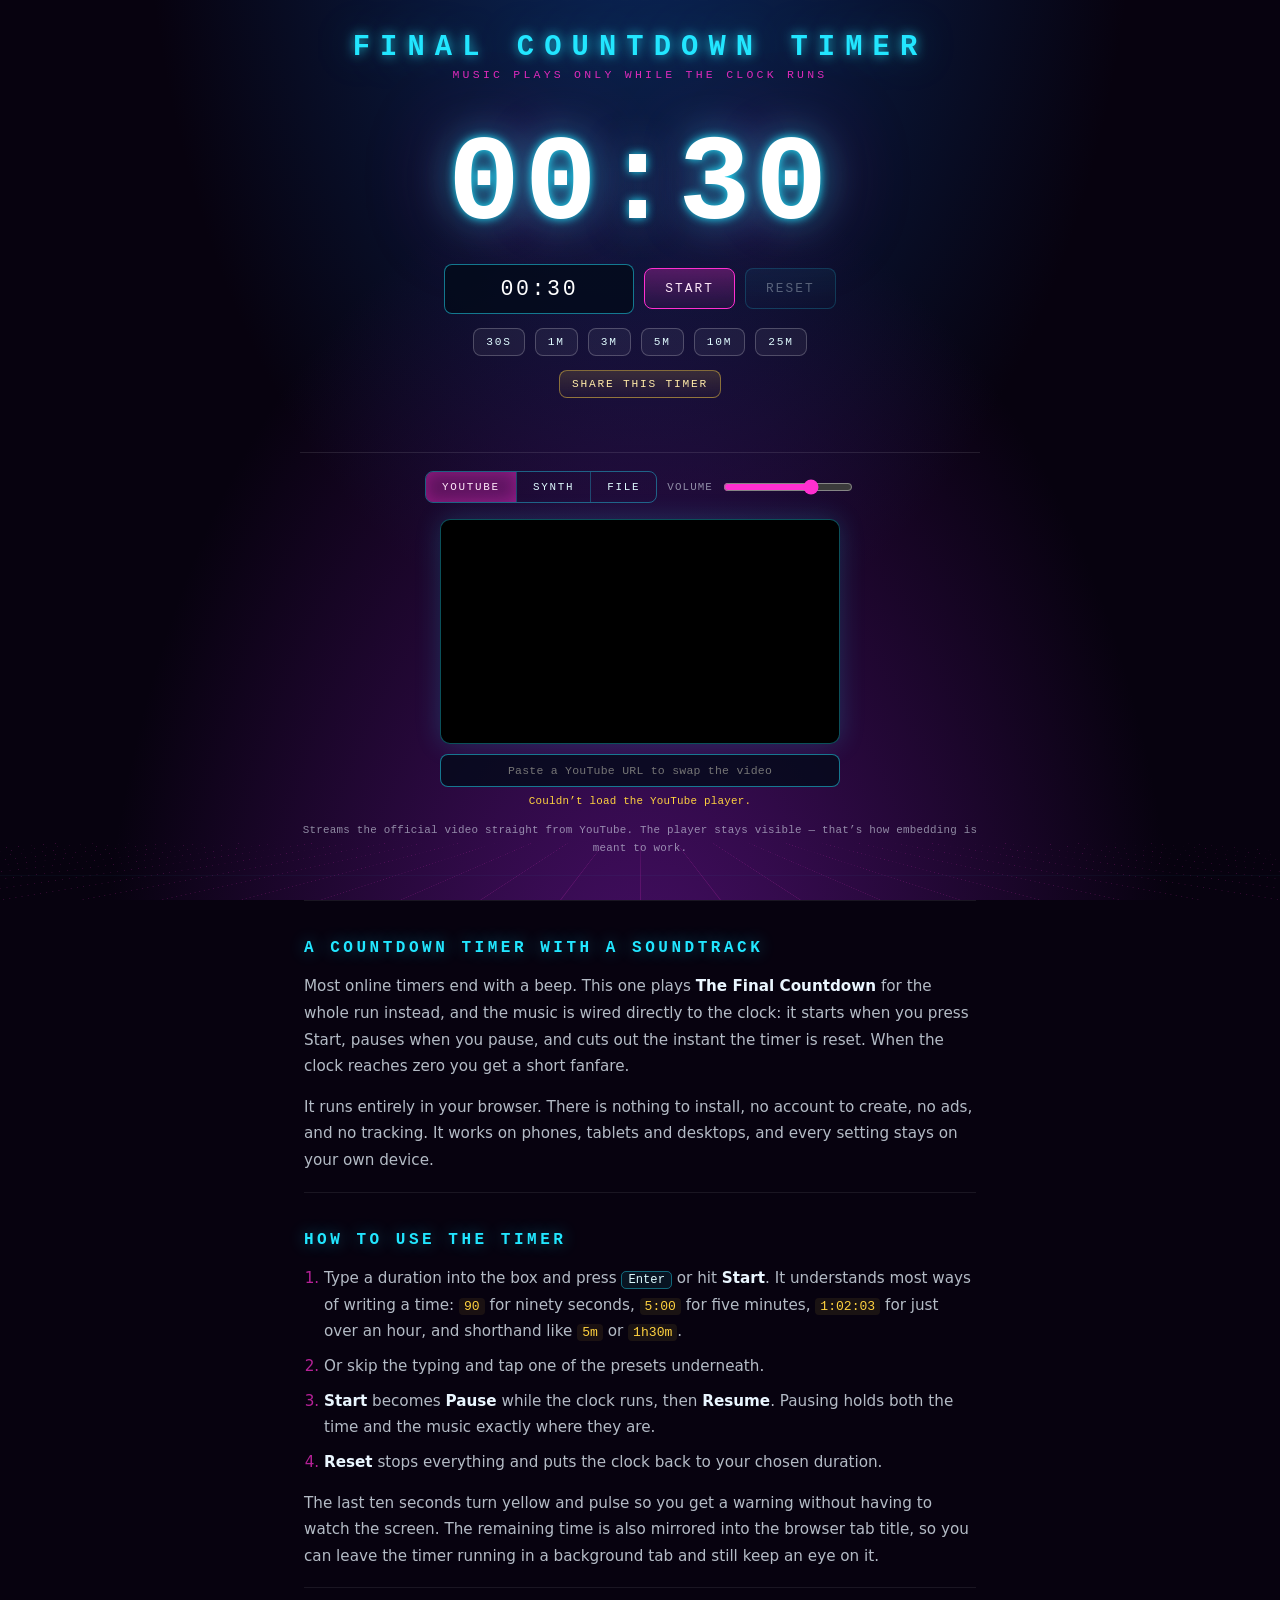
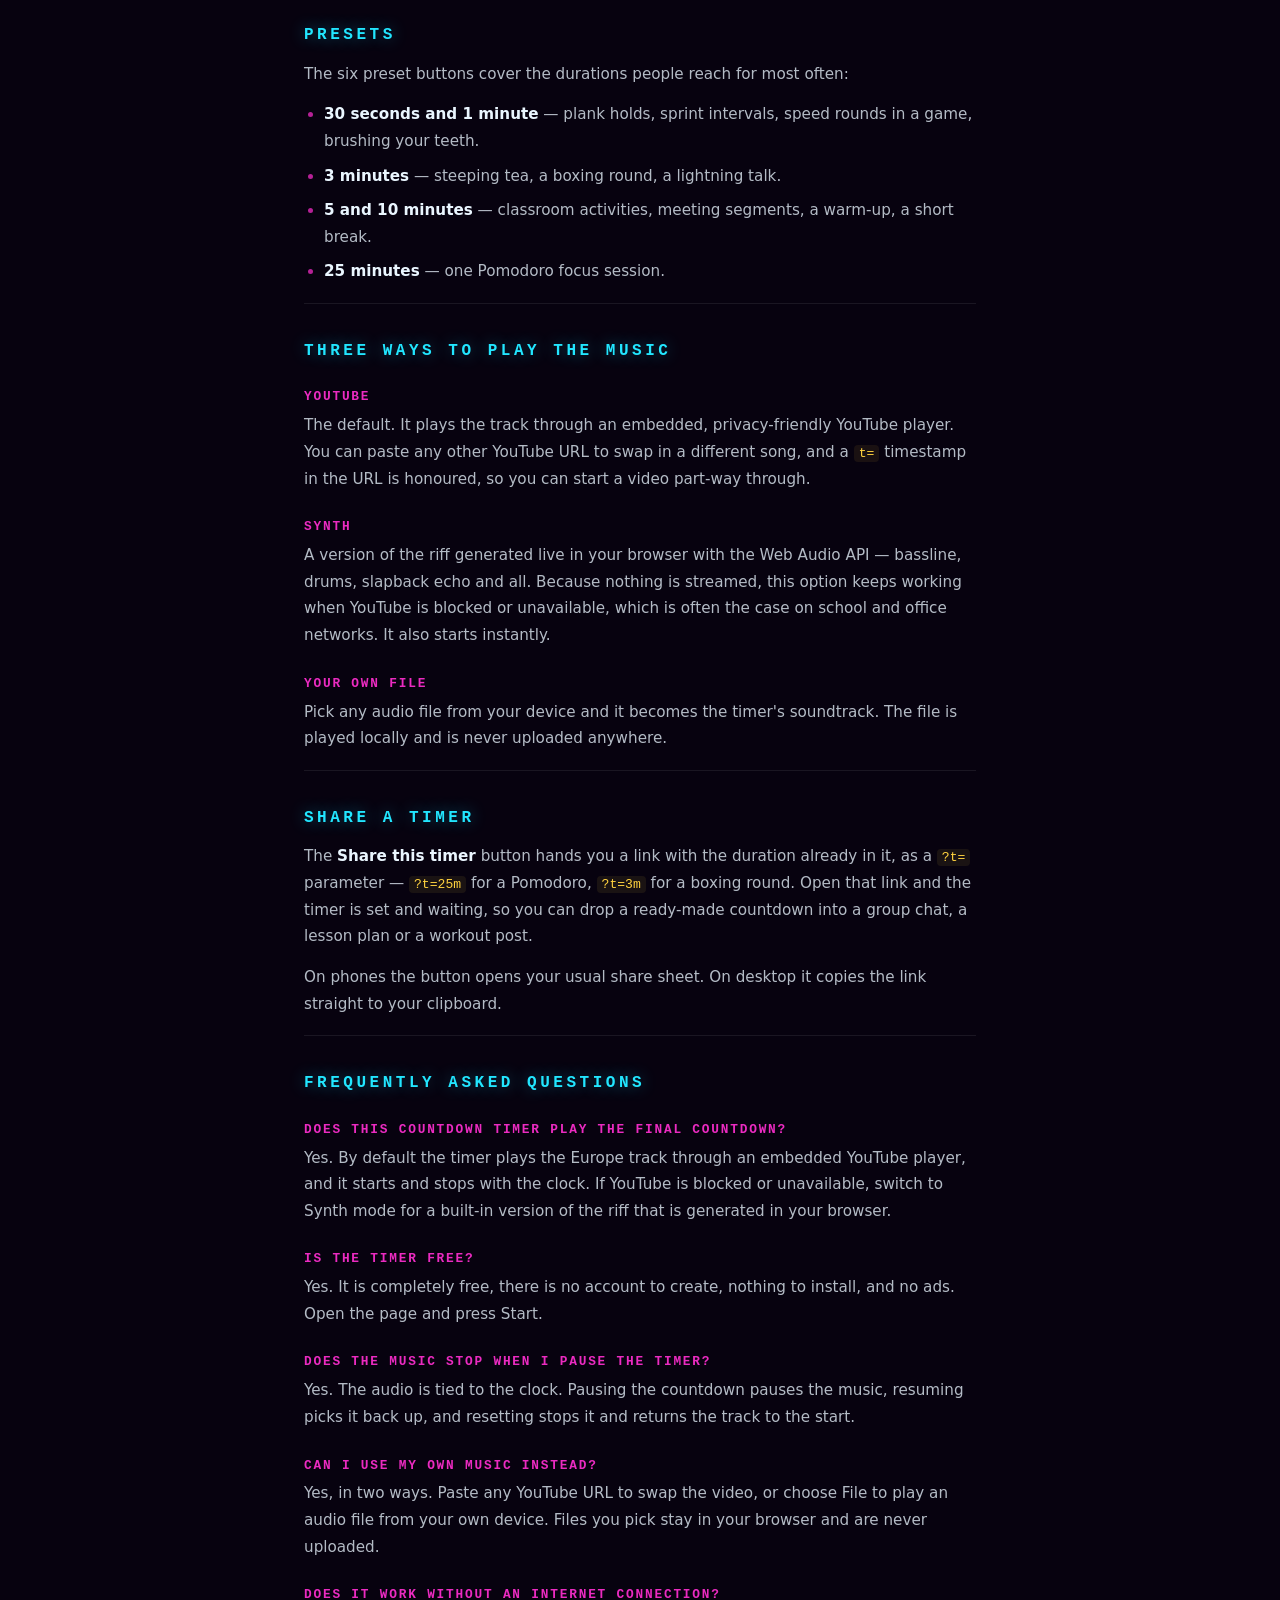
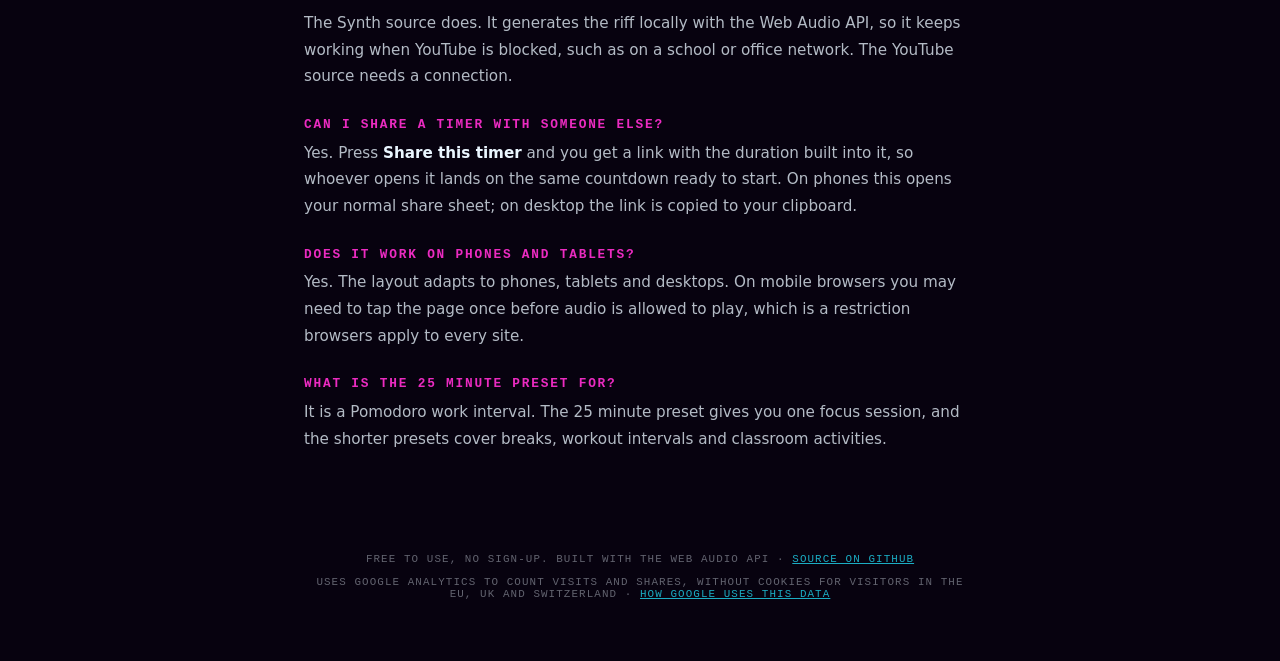
==== commit 6e8c02b9: "Show visits under the title and a share count under Share Visits move from below the Share button to" ====
--- a/public/index.html
+++ b/public/index.html
@@ -190,7 +190,7 @@
     text-shadow: 0 0 12px rgba(34,230,255,.8), 0 0 42px rgba(34,230,255,.35);
   }
   .sub {
-    margin: 0 0 28px;
+    margin: 0;
     font-size: .72rem;
     letter-spacing: .28em;
     text-transform: uppercase;
@@ -257,14 +257,18 @@
     min-width: 148px;
   }
   button.share:hover:not(:disabled) { box-shadow: 0 0 20px rgba(255,210,63,.4); background: rgba(255,210,63,.22); }
-  .visits {
-    margin: 10px 0 0;
-    font-size: .7rem;
-    letter-spacing: .12em;
+  /* Totals arrive after first paint, so each line reserves its height up
+     front; filling it in must not push the clock or controls down. */
+  .tally {
+    min-height: 1.5em;
+    line-height: 1.5;
+    font-size: .68rem;
+    letter-spacing: .14em;
     text-transform: uppercase;
-    color: rgba(255,234,168,.6);
     font-variant-numeric: tabular-nums;
   }
+  .visit-tally { margin: 6px 0 22px; color: rgba(223,251,255,.5); }
+  .share-tally { margin: 8px 0 0; color: rgba(255,234,168,.6); }
 
   .panel {
     margin-top: 30px;
@@ -376,7 +380,7 @@
     .hero { padding: 16px 12px; }
     .prose { padding-left: 18px; padding-right: 18px; font-size: .92rem; }
     h1 { letter-spacing: .2em; }
-    .sub { margin-bottom: 20px; }
+    .visit-tally { margin-bottom: 14px; }
     #input { width: 100%; }
     #start, #reset { flex: 1; }
     .panel { margin-top: 22px; }
@@ -385,7 +389,7 @@
   /* Short windows: landscape phones and small laptop viewports */
   @media (max-height: 700px) {
     #display { font-size: clamp(2.4rem, 13vh, 6rem); margin-bottom: 12px; }
-    .sub { margin-bottom: 16px; }
+    .visit-tally { margin-bottom: 10px; }
     .panel { margin-top: 18px; padding-top: 12px; }
     #yt-wrap { width: min(320px, 100%); }
   }
@@ -396,7 +400,7 @@
   }
 </style>
 <script>
-const GA_MEASUREMENT_ID = '';
+const GA_MEASUREMENT_ID = 'G-XDC8NYV5WF';
 
 // EEA, UK and Switzerland need consent before analytics cookies; with no
 // banner, visitors there stay on cookieless pings. Google resolves the region.
@@ -427,6 +431,7 @@
 <main>
   <h1>Final Countdown Timer</h1>
   <p class="sub">Music plays only while the clock runs</p>
+  <p id="visits" class="tally visit-tally"></p>
 
   <div id="display">00:00</div>
 
@@ -448,7 +453,7 @@
   <div class="row">
     <button id="share" class="chip share" aria-label="Share a link to this timer">Share this timer</button>
   </div>
-  <p id="visits" class="visits" hidden></p>
+  <p id="shares" class="tally share-tally" aria-live="polite"></p>
 
   <div class="panel">
     <div class="row">
@@ -1218,19 +1223,22 @@
   shareRevert = setTimeout(() => { shareBtn.textContent = SHARE_LABEL; }, 2200);
 }
 
-function trackShare(method) {
+function recordShare(method) {
   track('share', { method, content_type: 'timer', duration_seconds: parseDuration(input.value) || 0 });
+  postTally('/api/shares')
+    .then(({ shares }) => showTotal(sharesLabel, shares, sharesText))
+    .catch(() => {});
 }
 
 function promptLink(url) {
   window.prompt('Copy this link:', url);
-  trackShare('prompt');
+  recordShare('prompt');
 }
 
 function copyLink(url) {
   if (navigator.clipboard && navigator.clipboard.writeText) {
     navigator.clipboard.writeText(url)
-      .then(() => { shareFeedback('Link copied'); trackShare('clipboard'); })
+      .then(() => { shareFeedback('Link copied'); recordShare('clipboard'); })
       .catch(() => promptLink(url));
   } else {
     promptLink(url);
@@ -1248,7 +1256,7 @@
   if (navigator.share) {
     try {
       await navigator.share({ title: 'Final Countdown Timer', text, url });
-      trackShare('native');
+      recordShare('native');
       return;
     } catch (err) {
       // Dismissing the sheet is a normal outcome, not a failure to fall back on.
@@ -1269,18 +1277,38 @@
 }
 
 /* ------------------------------------------------------------------ *
- * Public visit counter. Stays hidden unless the server returns a real
- * total, so a failed request never shows a wrong number.
+ * Public tallies: visits under the title, shares under the Share
+ * button. A line stays blank unless the server returns a real total,
+ * so a failed request never shows a wrong number.
  * ------------------------------------------------------------------ */
 const visitsLabel = document.getElementById('visits');
-const visitsFormat = new Intl.NumberFormat('en-US');
-
-fetch('/api/visits', { method: 'POST' })
-  .then(res => res.ok ? res.json() : Promise.reject(new Error(`HTTP ${res.status}`)))
-  .then(({ visits }) => {
-    if (!Number.isSafeInteger(visits) || visits < 1) return;
-    visitsLabel.textContent = `${visitsFormat.format(visits)} ${visits === 1 ? 'visit' : 'visits'}`;
-    visitsLabel.hidden = false;
+const sharesLabel = document.getElementById('shares');
+const countFormat = new Intl.NumberFormat('en-US');
+
+function visitsText(n) {
+  return `${countFormat.format(n)} ${n === 1 ? 'visit' : 'visits'}`;
+}
+
+function sharesText(n) {
+  if (n === 0) return 'Be the first';
+  if (n === 1) return 'Shared once';
+  if (n === 2) return 'Shared twice';
+  return `Shared ${countFormat.format(n)} times`;
+}
+
+function showTotal(label, total, text) {
+  if (Number.isSafeInteger(total) && total >= 0) label.textContent = text(total);
+}
+
+function postTally(path) {
+  return fetch(path, { method: 'POST' })
+    .then(res => res.ok ? res.json() : Promise.reject(new Error(`HTTP ${res.status}`)));
+}
+
+postTally('/api/visits')
+  .then(({ visits, shares }) => {
+    showTotal(visitsLabel, visits, visitsText);
+    showTotal(sharesLabel, shares, sharesText);
   })
   .catch(() => {});
 
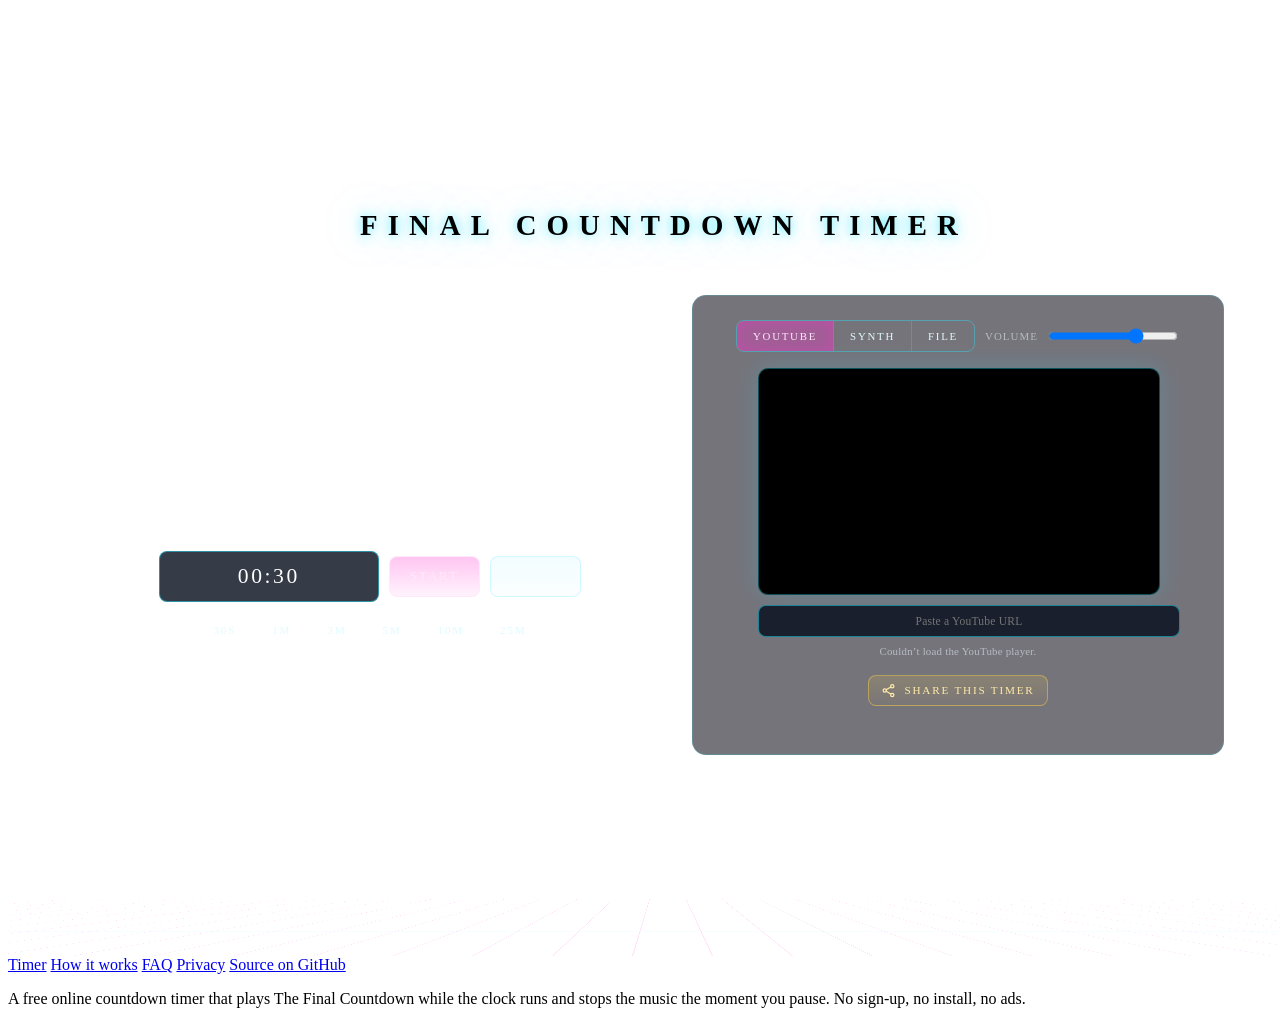
==== commit 5a78f72f: "Make the timer one screen and move reference content to its own pages The homepage is now only the t" ====
--- a/public/index.html
+++ b/public/index.html
@@ -47,104 +47,18 @@
       ]
     },
     {
-      "@type": "FAQPage",
-      "@id": "https://finalcountdown.app/#faq",
-      "mainEntity": [
-        {
-          "@type": "Question",
-          "name": "Does this countdown timer play The Final Countdown?",
-          "acceptedAnswer": {
-            "@type": "Answer",
-            "text": "Yes. By default the timer plays the Europe track through an embedded YouTube player, and it starts and stops with the clock. If YouTube is blocked or unavailable, switch to Synth mode for a built-in version of the riff that is generated in your browser."
-          }
-        },
-        {
-          "@type": "Question",
-          "name": "Is the timer free?",
-          "acceptedAnswer": {
-            "@type": "Answer",
-            "text": "Yes. It is completely free, there is no account to create, nothing to install, and no ads. Open the page and press Start."
-          }
-        },
-        {
-          "@type": "Question",
-          "name": "Does the music stop when I pause the timer?",
-          "acceptedAnswer": {
-            "@type": "Answer",
-            "text": "Yes. The audio is tied to the clock. Pausing the countdown pauses the music, resuming picks it back up, and resetting stops it and returns the track to the start."
-          }
-        },
-        {
-          "@type": "Question",
-          "name": "Can I use my own music instead?",
-          "acceptedAnswer": {
-            "@type": "Answer",
-            "text": "Yes, in two ways. Paste any YouTube URL to swap the video, or choose File to play an audio file from your own device. Files you pick stay in your browser and are never uploaded."
-          }
-        },
-        {
-          "@type": "Question",
-          "name": "Does it work without an internet connection?",
-          "acceptedAnswer": {
-            "@type": "Answer",
-            "text": "The Synth source does. It generates the riff locally with the Web Audio API, so it keeps working when YouTube is blocked, such as on a school or office network. The YouTube source needs a connection."
-          }
-        },
-        {
-          "@type": "Question",
-          "name": "Does it work on phones and tablets?",
-          "acceptedAnswer": {
-            "@type": "Answer",
-            "text": "Yes. The layout adapts to phones, tablets and desktops. On mobile browsers you may need to tap the page once before audio is allowed to play, which is a restriction browsers apply to every site."
-          }
-        },
-        {
-          "@type": "Question",
-          "name": "Can I share a timer with someone else?",
-          "acceptedAnswer": {
-            "@type": "Answer",
-            "text": "Yes. Press Share this timer and you get a link with the duration built into it, so whoever opens it lands on the same countdown ready to start. On phones this opens your normal share sheet; on desktop the link is copied to your clipboard."
-          }
-        },
-        {
-          "@type": "Question",
-          "name": "What is the 25 minute preset for?",
-          "acceptedAnswer": {
-            "@type": "Answer",
-            "text": "It is a Pomodoro work interval. The 25 minute preset gives you one focus session, and the shorter presets cover breaks, workout intervals and classroom activities."
-          }
-        }
-      ]
+      "@type": "WebSite",
+      "@id": "https://finalcountdown.app/#website",
+      "name": "Final Countdown Timer",
+      "url": "https://finalcountdown.app/"
     }
   ]
 }
 </script>
+<link rel="stylesheet" href="/site.css">
+<script src="/analytics.js"></script>
 <style>
-  :root {
-    --cyan: #22e6ff;
-    --magenta: #ff2fd0;
-    --yellow: #ffd23f;
-    --bg: #07020f;
-  }
-  * { box-sizing: border-box; }
-  html { height: 100%; }
-  /* min-height, not height: with flex centering, content taller than the
-     viewport would otherwise get its top clipped off-screen unreachably. */
-  body { min-height: 100%; margin: 0; }
-  body {
-    background:
-      radial-gradient(ellipse at 50% 120%, #4a0f6b 0%, transparent 60%),
-      radial-gradient(ellipse at 50% -20%, #0b2a5e 0%, transparent 55%),
-      var(--bg);
-    background-attachment: fixed;
-    color: #eaf6ff;
-    font-family: ui-monospace, "SF Mono", Menlo, Consolas, monospace;
-    display: flex;
-    flex-direction: column;
-    align-items: center;
-    overflow-x: hidden;
-  }
-  /* The timer owns the first screen; the reference content sits below the fold.
+  /* The timer owns the first screen; only the footer sits below the fold.
      min-height, not height: content taller than the viewport would otherwise
      get its top clipped off-screen unreachably. */
   .hero {
@@ -189,13 +103,6 @@
     color: var(--cyan);
     text-shadow: 0 0 12px rgba(34,230,255,.8), 0 0 42px rgba(34,230,255,.35);
   }
-  .sub {
-    margin: 0;
-    font-size: .72rem;
-    letter-spacing: .28em;
-    text-transform: uppercase;
-    color: rgba(255,47,208,.85);
-  }
   #display {
     font-size: clamp(3rem, 17vw, 7.5rem);
     font-weight: 700;
@@ -208,6 +115,7 @@
     transition: color .2s;
   }
   #display.warn { color: var(--yellow); text-shadow: 0 0 12px var(--yellow), 0 0 55px rgba(255,120,0,.6); animation: pulse .5s steps(2) infinite; }
+  #display.long { font-size: clamp(2.4rem, 12vw, 5.5rem); }
   #display.done { color: var(--magenta); text-shadow: 0 0 14px var(--magenta), 0 0 70px rgba(255,47,208,.7); }
   @keyframes pulse { 50% { opacity: .35; } }
 
@@ -251,6 +159,10 @@
   /* Yellow is the one brand colour no other control uses, so Share reads as
      its own thing without competing with Start for attention. */
   button.share {
+    display: inline-flex;
+    align-items: center;
+    justify-content: center;
+    gap: 8px;
     border-color: rgba(255,210,63,.45);
     background: linear-gradient(180deg, rgba(255,210,63,.15), rgba(255,210,63,.03));
     color: #ffeaa8;
@@ -269,6 +181,32 @@
   }
   .visit-tally { margin: 6px 0 22px; color: rgba(223,251,255,.5); }
   .share-tally { margin: 8px 0 0; color: rgba(255,234,168,.6); }
+  .share-block { margin-top: 18px; }
+
+  /* Wide screens: the clock on the left, music and sharing on the right,
+     so the whole app fits one screen without shrinking the clock. */
+  @media (min-width: 960px) {
+    main {
+      width: min(1120px, 100%);
+      display: grid;
+      grid-template-columns: repeat(2, minmax(0, 1fr));
+      grid-template-areas: "head head" "clock side";
+      column-gap: 56px;
+      align-items: center;
+    }
+    .masthead { grid-area: head; }
+    .clock { grid-area: clock; }
+    .side {
+      grid-area: side;
+      padding: 24px;
+      border: 1px solid rgba(34,230,255,.18);
+      border-radius: 14px;
+      background: rgba(7,2,15,.55);
+    }
+    .side .panel { margin-top: 0; padding-top: 0; border-top: 0; }
+    #yt-wrap { width: 100%; }
+    .visit-tally { margin-bottom: 30px; }
+  }
 
   .panel {
     margin-top: 30px;
@@ -288,7 +226,10 @@
   }
   .hidden { display: none !important; }
   #yt-wrap { margin: 16px auto 0; width: min(400px, 100%); }
+  /* YouTube's embed rules require a player of at least 200 x 200 px. */
   #yt-frame {
+    width: 100%;
+    min-height: 200px;
     aspect-ratio: 16 / 9; border-radius: 10px; overflow: hidden;
     border: 1px solid rgba(34,230,255,.35); box-shadow: 0 0 26px rgba(34,230,255,.18); background: #000;
   }
@@ -302,69 +243,6 @@
   input[type="file"] { font: inherit; font-size: .68rem; color: rgba(234,246,255,.55); max-width: 230px; }
   .note { margin-top: 14px; line-height: 1.7; text-transform: none; letter-spacing: .02em; font-size: .68rem; }
 
-  /* ------------------------------------------------------------------ *
-   * Below-the-fold reference content. Long-form prose in the monospace
-   * face is rough to read, so only the headings keep the arcade look.
-   * ------------------------------------------------------------------ */
-  .prose {
-    position: relative;
-    z-index: 1;
-    width: min(720px, 100%);
-    padding: 0 max(24px, env(safe-area-inset-left)) 72px max(24px, env(safe-area-inset-right));
-    font-family: ui-sans-serif, system-ui, -apple-system, "Segoe UI", Roboto, sans-serif;
-    font-size: .95rem;
-    line-height: 1.75;
-    color: rgba(234,246,255,.76);
-  }
-  .prose section { padding: 36px 0 4px; border-top: 1px solid rgba(255,255,255,.08); }
-  .prose h2, .prose h3 {
-    font-family: ui-monospace, "SF Mono", Menlo, Consolas, monospace;
-    text-transform: uppercase;
-    line-height: 1.4;
-  }
-  .prose h2 {
-    margin: 0 0 14px;
-    font-size: 1rem;
-    letter-spacing: .22em;
-    color: var(--cyan);
-    text-shadow: 0 0 16px rgba(34,230,255,.45);
-  }
-  .prose h3 {
-    margin: 26px 0 6px;
-    font-size: .8rem;
-    letter-spacing: .14em;
-    color: rgba(255,47,208,.92);
-  }
-  .prose p { margin: 0 0 14px; }
-  .prose ul, .prose ol { margin: 0 0 14px; padding-left: 20px; }
-  .prose li { margin-bottom: 8px; }
-  .prose li::marker { color: rgba(255,47,208,.7); }
-  .prose strong { color: #eaf6ff; font-weight: 600; }
-  .prose code {
-    font-family: ui-monospace, "SF Mono", Menlo, Consolas, monospace;
-    font-size: .86em;
-    color: var(--yellow);
-    background: rgba(255,210,63,.08);
-    border-radius: 4px;
-    padding: 1px 5px;
-  }
-  .prose a { color: var(--cyan); text-underline-offset: 3px; text-decoration-color: rgba(34,230,255,.45); }
-  .prose a:hover { color: var(--magenta); text-decoration-color: rgba(255,47,208,.6); }
-  .prose kbd {
-    font: inherit; font-family: ui-monospace, Menlo, Consolas, monospace; font-size: .8em;
-    border: 1px solid rgba(34,230,255,.4); border-radius: 5px; padding: 1px 6px;
-    background: rgba(34,230,255,.08); color: #dffbff;
-  }
-  .site-footer {
-    width: min(720px, 100%);
-    padding: 0 24px 48px;
-    font-size: .68rem;
-    letter-spacing: .1em;
-    text-transform: uppercase;
-    color: rgba(234,246,255,.4);
-    text-align: center;
-  }
-  .site-footer a { color: rgba(34,230,255,.75); }
 
   /* Touch devices: 16px inputs so iOS doesn't zoom the page on focus,
      and roomier tap targets on the small controls. */
@@ -378,12 +256,13 @@
   /* Narrow phones */
   @media (max-width: 480px) {
     .hero { padding: 16px 12px; }
-    .prose { padding-left: 18px; padding-right: 18px; font-size: .92rem; }
     h1 { letter-spacing: .2em; }
     .visit-tally { margin-bottom: 14px; }
-    #input { width: 100%; }
-    #start, #reset { flex: 1; }
-    .panel { margin-top: 22px; }
+    .clock .row:first-of-type { flex-wrap: nowrap; }
+    #input { width: 128px; flex: none; font-size: 1.1rem; padding: 12px 8px; }
+    #start, #reset { flex: 1; padding-left: 8px; padding-right: 8px; }
+    .panel { margin-top: 18px; padding-top: 14px; }
+    #display { margin-bottom: 14px; }
   }
 
   /* Short windows: landscape phones and small laptop viewports */
@@ -391,7 +270,21 @@
     #display { font-size: clamp(2.4rem, 13vh, 6rem); margin-bottom: 12px; }
     .visit-tally { margin-bottom: 10px; }
     .panel { margin-top: 18px; padding-top: 12px; }
-    #yt-wrap { width: min(320px, 100%); }
+  }
+
+  /* Phones: one compact column that fits the clock, controls, player and
+     Share on one screen. Last, so the short-window rules above can't undo it. */
+  @media (max-width: 480px) {
+    #display { font-size: 4rem; margin: 4px 0 12px; }
+    .visit-tally { margin-bottom: 8px; }
+    .panel { margin-top: 14px; padding-top: 12px; }
+    .seg button { padding: 11px 10px; letter-spacing: .08em; }
+    .vol-text { position: absolute; width: 1px; height: 1px; overflow: hidden; clip-path: inset(50%); }
+    input[type="range"] { width: 96px; }
+    #yt-wrap { margin-top: 10px; }
+    #yt-url { margin-top: 8px; }
+    #yt-status { margin-top: 4px; }
+    .share-block { margin-top: 8px; }
   }
 
   @media (prefers-reduced-motion: reduce) {
@@ -399,249 +292,86 @@
     button { transition: none; }
   }
 </style>
-<script>
-const GA_MEASUREMENT_ID = 'G-XDC8NYV5WF';
-
-// EEA, UK and Switzerland need consent before analytics cookies; with no
-// banner, visitors there stay on cookieless pings. Google resolves the region.
-const CONSENT_REQUIRED_REGIONS = [
-  'AT', 'BE', 'BG', 'HR', 'CY', 'CZ', 'DK', 'EE', 'FI', 'FR', 'DE', 'GR', 'HU',
-  'IE', 'IT', 'LV', 'LT', 'LU', 'MT', 'NL', 'PL', 'PT', 'RO', 'SK', 'SI', 'ES',
-  'SE', 'IS', 'LI', 'NO', 'GB', 'CH',
-];
-
-if (GA_MEASUREMENT_ID) {
-  window.dataLayer = window.dataLayer || [];
-  window.gtag = function gtag() { dataLayer.push(arguments); };
-  const NO_ADS = { ad_storage: 'denied', ad_user_data: 'denied', ad_personalization: 'denied' };
-  gtag('consent', 'default', { ...NO_ADS, analytics_storage: 'granted' });
-  gtag('consent', 'default', { ...NO_ADS, analytics_storage: 'denied', region: CONSENT_REQUIRED_REGIONS });
-  gtag('js', new Date());
-  gtag('config', GA_MEASUREMENT_ID);
-
-  const gaLibrary = document.createElement('script');
-  gaLibrary.async = true;
-  gaLibrary.src = `https://www.googletagmanager.com/gtag/js?id=${encodeURIComponent(GA_MEASUREMENT_ID)}`;
-  document.head.appendChild(gaLibrary);
-}
-</script>
 </head>
 <body>
 <div class="hero">
 <main>
-  <h1>Final Countdown Timer</h1>
-  <p class="sub">Music plays only while the clock runs</p>
-  <p id="visits" class="tally visit-tally"></p>
-
-  <div id="display">00:00</div>
-
-  <div class="row">
-    <input id="input" type="text" value="00:30" placeholder="mm:ss" aria-label="Countdown duration">
-    <button id="start" class="primary">Start</button>
-    <button id="reset" disabled>Reset</button>
-  </div>
-
-  <div class="row">
-    <button class="chip" data-preset="30">30s</button>
-    <button class="chip" data-preset="60">1m</button>
-    <button class="chip" data-preset="180">3m</button>
-    <button class="chip" data-preset="300">5m</button>
-    <button class="chip" data-preset="600">10m</button>
-    <button class="chip" data-preset="1500">25m</button>
-  </div>
-
-  <div class="row">
-    <button id="share" class="chip share" aria-label="Share a link to this timer">Share this timer</button>
-  </div>
-  <p id="shares" class="tally share-tally" aria-live="polite"></p>
-
-  <div class="panel">
+  <header class="masthead">
+    <h1>Final Countdown Timer</h1>
+    <p id="visits" class="tally visit-tally"></p>
+  </header>
+
+  <section class="clock" aria-label="Timer">
+    <div id="display">00:00</div>
+
     <div class="row">
-      <div class="seg" role="group" aria-label="Audio source">
-        <button data-source="youtube" aria-pressed="true">YouTube</button>
-        <button data-source="synth" aria-pressed="false">Synth</button>
-        <button data-source="file" aria-pressed="false">File</button>
+      <input id="input" type="text" value="00:30" placeholder="mm:ss" aria-label="Countdown duration">
+      <button id="start" class="primary">Start</button>
+      <button id="reset" disabled>Reset</button>
+    </div>
+
+    <div class="row">
+      <button class="chip" data-preset="30">30s</button>
+      <button class="chip" data-preset="60">1m</button>
+      <button class="chip" data-preset="180">3m</button>
+      <button class="chip" data-preset="300">5m</button>
+      <button class="chip" data-preset="600">10m</button>
+      <button class="chip" data-preset="1500">25m</button>
+    </div>
+  </section>
+
+  <section class="side" aria-label="Music and sharing">
+    <div class="panel">
+      <div class="row">
+        <div class="seg" role="group" aria-label="Audio source">
+          <button data-source="youtube" aria-pressed="true">YouTube</button>
+          <button data-source="synth" aria-pressed="false">Synth</button>
+          <button data-source="file" aria-pressed="false">File</button>
+        </div>
+        <label><span class="vol-text">Volume</span> <input id="vol" type="range" min="0" max="100" value="70" aria-label="Volume"></label>
       </div>
-      <label>Volume <input id="vol" type="range" min="0" max="100" value="70"></label>
+
+      <div id="yt-wrap">
+        <div id="yt-frame"><div id="yt-player"></div></div>
+        <input id="yt-url" type="text" spellcheck="false"
+               placeholder="Paste a YouTube URL"
+               aria-label="YouTube video URL">
+        <div id="yt-status" role="status"></div>
+      </div>
+
+      <div id="file-wrap" class="hidden">
+        <label style="margin-top:14px">Audio file <input id="file" type="file" accept="audio/*"></label>
+      </div>
     </div>
 
-    <div id="yt-wrap">
-      <div id="yt-frame"><div id="yt-player"></div></div>
-      <input id="yt-url" type="text" spellcheck="false"
-             placeholder="Paste a YouTube URL to swap the video"
-             aria-label="YouTube video URL">
-      <div id="yt-status" role="status"></div>
+    <div class="share-block">
+      <div class="row">
+        <button id="share" class="chip share" aria-label="Share a link to this timer">
+          <svg class="share-icon" aria-hidden="true" viewBox="0 0 24 24" width="15" height="15" fill="none" stroke="currentColor" stroke-width="2" stroke-linecap="round"><circle cx="18" cy="5" r="2.6"/><circle cx="6" cy="12" r="2.6"/><circle cx="18" cy="19" r="2.6"/><path d="M8.3 10.8l7.4-4.4M8.3 13.2l7.4 4.4"/></svg>
+          <span id="share-label">Share this timer</span>
+        </button>
+      </div>
+      <p id="shares" class="tally share-tally" aria-live="polite"></p>
     </div>
-
-    <div id="file-wrap" class="hidden">
-      <label style="margin-top:14px">Audio file <input id="file" type="file" accept="audio/*"></label>
-    </div>
-
-    <p class="note" id="source-note"></p>
-  </div>
+  </section>
 </main>
 </div>
 
-<article class="prose">
-  <section>
-    <h2>A countdown timer with a soundtrack</h2>
-    <p>
-      Most online timers end with a beep. This one plays <strong>The Final Countdown</strong> for
-      the whole run instead, and the music is wired directly to the clock: it starts when you press
-      Start, pauses when you pause, and cuts out the instant the timer is reset. When the clock
-      reaches zero you get a short fanfare.
-    </p>
-    <p>
-      It runs entirely in your browser. There is nothing to install, no account to create, no ads,
-      and no tracking. It works on phones, tablets and desktops, and every setting stays on your own
-      device.
-    </p>
-  </section>
-
-  <section>
-    <h2>How to use the timer</h2>
-    <ol>
-      <li>
-        Type a duration into the box and press <kbd>Enter</kbd> or hit <strong>Start</strong>. It
-        understands most ways of writing a time: <code>90</code> for ninety seconds,
-        <code>5:00</code> for five minutes, <code>1:02:03</code> for just over an hour, and shorthand
-        like <code>5m</code> or <code>1h30m</code>.
-      </li>
-      <li>Or skip the typing and tap one of the presets underneath.</li>
-      <li>
-        <strong>Start</strong> becomes <strong>Pause</strong> while the clock runs, then
-        <strong>Resume</strong>. Pausing holds both the time and the music exactly where they are.
-      </li>
-      <li><strong>Reset</strong> stops everything and puts the clock back to your chosen duration.</li>
-    </ol>
-    <p>
-      The last ten seconds turn yellow and pulse so you get a warning without having to watch the
-      screen. The remaining time is also mirrored into the browser tab title, so you can leave the
-      timer running in a background tab and still keep an eye on it.
-    </p>
-  </section>
-
-  <section>
-    <h2>Presets</h2>
-    <p>The six preset buttons cover the durations people reach for most often:</p>
-    <ul>
-      <li><strong>30 seconds and 1 minute</strong> — plank holds, sprint intervals, speed rounds in a game, brushing your teeth.</li>
-      <li><strong>3 minutes</strong> — steeping tea, a boxing round, a lightning talk.</li>
-      <li><strong>5 and 10 minutes</strong> — classroom activities, meeting segments, a warm-up, a short break.</li>
-      <li><strong>25 minutes</strong> — one Pomodoro focus session.</li>
-    </ul>
-  </section>
-
-  <section>
-    <h2>Three ways to play the music</h2>
-    <h3>YouTube</h3>
-    <p>
-      The default. It plays the track through an embedded, privacy-friendly YouTube player. You can
-      paste any other YouTube URL to swap in a different song, and a <code>t=</code> timestamp in the
-      URL is honoured, so you can start a video part-way through.
-    </p>
-    <h3>Synth</h3>
-    <p>
-      A version of the riff generated live in your browser with the Web Audio API — bassline, drums,
-      slapback echo and all. Because nothing is streamed, this option keeps working when YouTube is
-      blocked or unavailable, which is often the case on school and office networks. It also starts
-      instantly.
-    </p>
-    <h3>Your own file</h3>
-    <p>
-      Pick any audio file from your device and it becomes the timer's soundtrack. The file is played
-      locally and is never uploaded anywhere.
-    </p>
-  </section>
-
-  <section>
-    <h2>Share a timer</h2>
-    <p>
-      The <strong>Share this timer</strong> button hands you a link with the duration already in it,
-      as a <code>?t=</code> parameter — <code>?t=25m</code> for a Pomodoro,
-      <code>?t=3m</code> for a boxing round. Open that link and the timer is set and waiting, so you
-      can drop a ready-made countdown into a group chat, a lesson plan or a workout post.
-    </p>
-    <p>
-      On phones the button opens your usual share sheet. On desktop it copies the link straight to
-      your clipboard.
-    </p>
-  </section>
-
-  <section id="faq">
-    <h2>Frequently asked questions</h2>
-
-    <h3>Does this countdown timer play The Final Countdown?</h3>
-    <p>
-      Yes. By default the timer plays the Europe track through an embedded YouTube player, and it
-      starts and stops with the clock. If YouTube is blocked or unavailable, switch to Synth mode for
-      a built-in version of the riff that is generated in your browser.
-    </p>
-
-    <h3>Is the timer free?</h3>
-    <p>
-      Yes. It is completely free, there is no account to create, nothing to install, and no ads. Open
-      the page and press Start.
-    </p>
-
-    <h3>Does the music stop when I pause the timer?</h3>
-    <p>
-      Yes. The audio is tied to the clock. Pausing the countdown pauses the music, resuming picks it
-      back up, and resetting stops it and returns the track to the start.
-    </p>
-
-    <h3>Can I use my own music instead?</h3>
-    <p>
-      Yes, in two ways. Paste any YouTube URL to swap the video, or choose File to play an audio file
-      from your own device. Files you pick stay in your browser and are never uploaded.
-    </p>
-
-    <h3>Does it work without an internet connection?</h3>
-    <p>
-      The Synth source does. It generates the riff locally with the Web Audio API, so it keeps
-      working when YouTube is blocked, such as on a school or office network. The YouTube source
-      needs a connection.
-    </p>
-
-    <h3>Can I share a timer with someone else?</h3>
-    <p>
-      Yes. Press <strong>Share this timer</strong> and you get a link with the duration built into
-      it, so whoever opens it lands on the same countdown ready to start. On phones this opens your
-      normal share sheet; on desktop the link is copied to your clipboard.
-    </p>
-
-    <h3>Does it work on phones and tablets?</h3>
-    <p>
-      Yes. The layout adapts to phones, tablets and desktops. On mobile browsers you may need to tap
-      the page once before audio is allowed to play, which is a restriction browsers apply to every
-      site.
-    </p>
-
-    <h3>What is the 25 minute preset for?</h3>
-    <p>
-      It is a Pomodoro work interval. The 25 minute preset gives you one focus session, and the
-      shorter presets cover breaks, workout intervals and classroom activities.
-    </p>
-  </section>
-</article>
-
 <footer class="site-footer">
+  <nav class="site-nav" aria-label="Site">
+    <a href="/" aria-current="page">Timer</a>
+    <a href="/how-it-works">How it works</a>
+    <a href="/faq">FAQ</a>
+    <a href="/privacy">Privacy</a>
+    <a href="https://github.com/garrelj1/final-countdown">Source on GitHub</a>
+  </nav>
   <p>
-    Free to use, no sign-up. Built with the Web Audio API &middot;
-    <a href="https://github.com/garrelj1/final-countdown">Source on GitHub</a>
-  </p>
-  <p>
-    Uses Google Analytics to count visits and shares, without cookies for visitors in the
-    EU, UK and Switzerland &middot;
-    <a href="https://policies.google.com/technologies/partner-sites">How Google uses this data</a>
+    A free online countdown timer that plays The Final Countdown while the clock runs and stops
+    the music the moment you pause. No sign-up, no install, no ads.
   </p>
 </footer>
 
 <script>
-function track(eventName, params) {
-  if (typeof window.gtag === 'function') window.gtag('event', eventName, params);
-}
-
 /* ------------------------------------------------------------------ *
  * Time parsing / formatting
  * ------------------------------------------------------------------ */
@@ -1018,7 +748,6 @@
 const ytWrap = document.getElementById('yt-wrap');
 const ytUrl = document.getElementById('yt-url');
 const fileWrap = document.getElementById('file-wrap');
-const sourceNote = document.getElementById('source-note');
 
 let state = 'idle';        // idle | running | paused | done
 let source = 'youtube';    // youtube | synth | file
@@ -1029,6 +758,7 @@
 
 function render() {
   display.textContent = state === 'done' ? '00:00' : format(remaining);
+  display.classList.toggle('long', remaining >= 3600 && state !== 'done');
   display.classList.toggle('warn', state === 'running' && remaining <= 10);
   display.classList.toggle('done', state === 'done');
   document.title = state === 'running'
@@ -1144,12 +874,6 @@
   if (ytReady && ytPlayer) ytPlayer.setVolume(+volumeSlider.value);
 });
 
-const NOTES = {
-  youtube: 'Streams the official video straight from YouTube. The player stays visible — that’s how embedding is meant to work.',
-  synth:   'A synthesized homage to the riff, generated live in your browser. No network, no embed.',
-  file:    'Plays an audio file from your own machine. It never leaves this device.',
-};
-
 function setSource(next) {
   if (next === source) return;
   musicStop();
@@ -1158,7 +882,6 @@
     b.setAttribute('aria-pressed', String(b.dataset.source === next)));
   ytWrap.classList.toggle('hidden', next !== 'youtube');
   fileWrap.classList.toggle('hidden', next !== 'file');
-  sourceNote.textContent = NOTES[next];
   ytStatus('');
   if (next === 'youtube') ensurePlayer().then(primePlayer).catch(() => {});
   if (state === 'running') musicStart();
@@ -1199,7 +922,8 @@
  * opens it lands on the same timer rather than the default one.
  * ------------------------------------------------------------------ */
 const shareBtn = document.getElementById('share');
-const SHARE_LABEL = shareBtn.textContent;
+const shareLabel = document.getElementById('share-label');
+const SHARE_LABEL = shareLabel.textContent;
 let shareRevert = null;
 
 /* Seconds -> the shorthand parseDuration already understands ("25m"). */
@@ -1218,9 +942,9 @@
 }
 
 function shareFeedback(msg) {
-  shareBtn.textContent = msg;
+  shareLabel.textContent = msg;
   clearTimeout(shareRevert);
-  shareRevert = setTimeout(() => { shareBtn.textContent = SHARE_LABEL; }, 2200);
+  shareRevert = setTimeout(() => { shareLabel.textContent = SHARE_LABEL; }, 2200);
 }
 
 function recordShare(method) {
@@ -1313,7 +1037,6 @@
   .catch(() => {});
 
 remaining = parseDuration(input.value) || 0;
-sourceNote.textContent = NOTES[source];
 syncButtons();
 render();
 
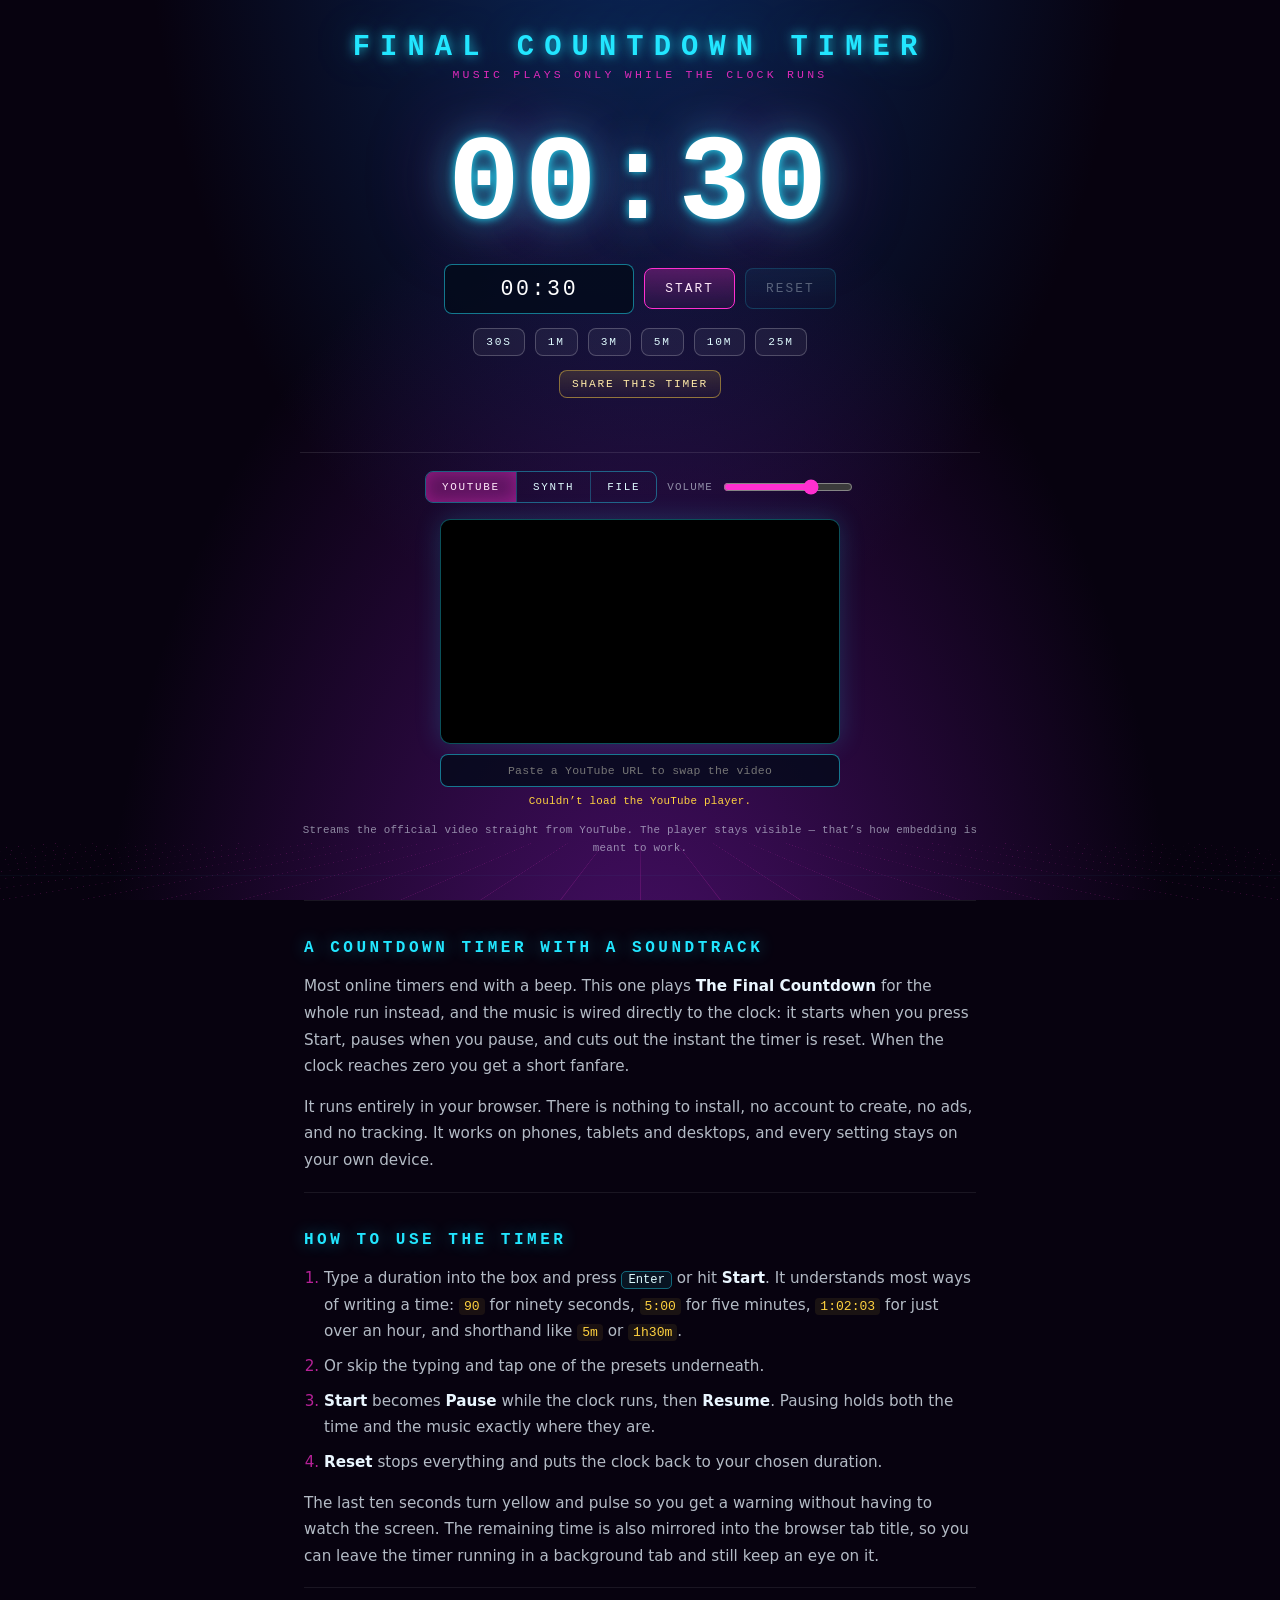
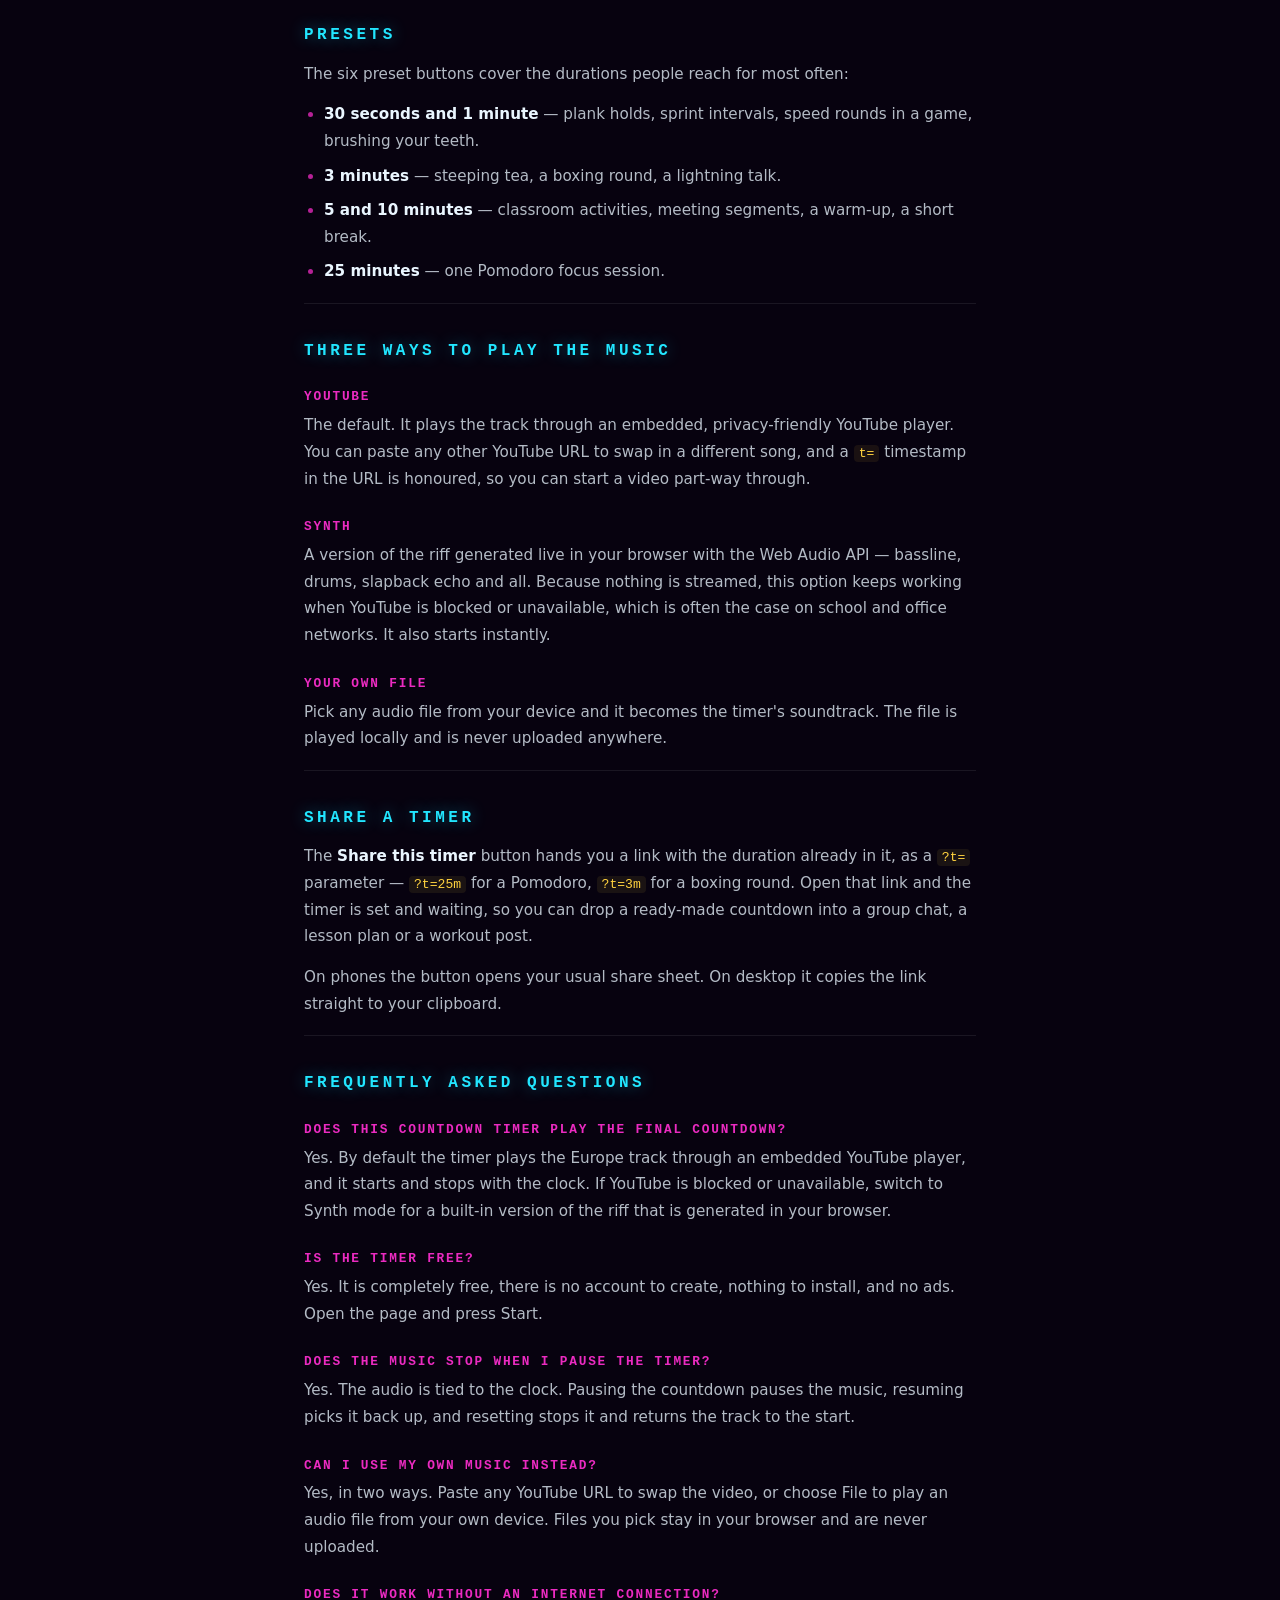
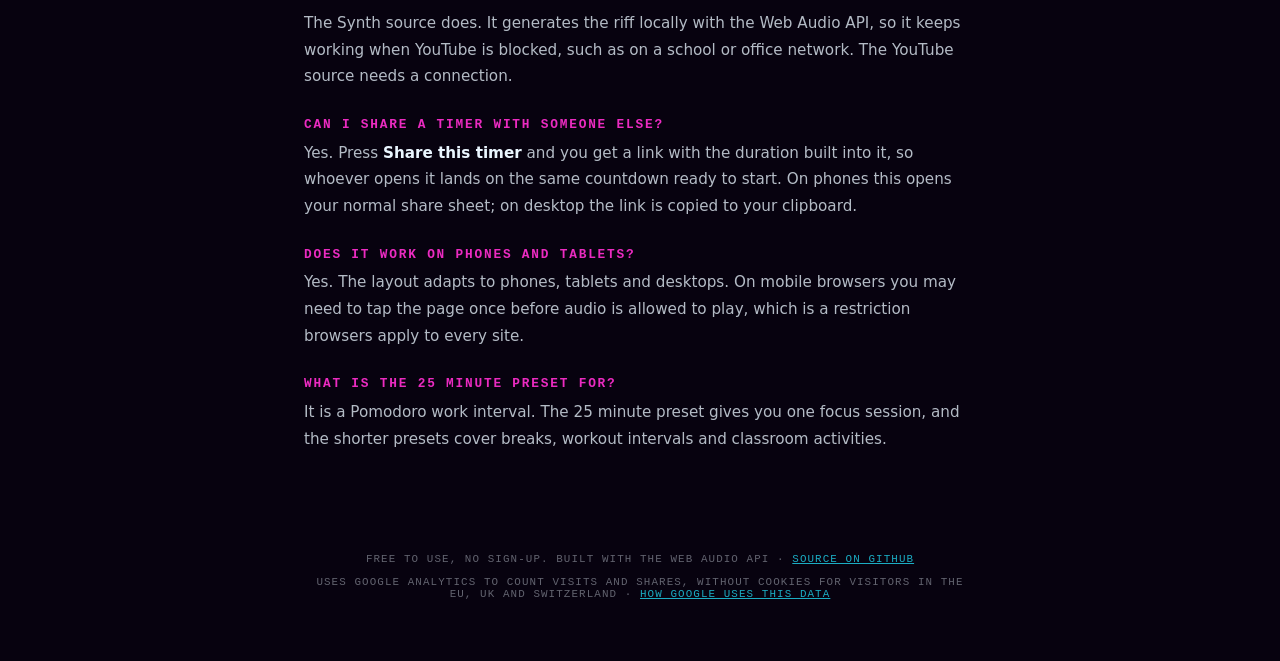
==== commit 7f74ed93: "Merge pull request #3 from garrelj1/claude/analytics-visit-counter Track interactions in GA4 and sho" ====
--- a/public/index.html
+++ b/public/index.html
@@ -47,18 +47,104 @@
       ]
     },
     {
-      "@type": "WebSite",
-      "@id": "https://finalcountdown.app/#website",
-      "name": "Final Countdown Timer",
-      "url": "https://finalcountdown.app/"
+      "@type": "FAQPage",
+      "@id": "https://finalcountdown.app/#faq",
+      "mainEntity": [
+        {
+          "@type": "Question",
+          "name": "Does this countdown timer play The Final Countdown?",
+          "acceptedAnswer": {
+            "@type": "Answer",
+            "text": "Yes. By default the timer plays the Europe track through an embedded YouTube player, and it starts and stops with the clock. If YouTube is blocked or unavailable, switch to Synth mode for a built-in version of the riff that is generated in your browser."
+          }
+        },
+        {
+          "@type": "Question",
+          "name": "Is the timer free?",
+          "acceptedAnswer": {
+            "@type": "Answer",
+            "text": "Yes. It is completely free, there is no account to create, nothing to install, and no ads. Open the page and press Start."
+          }
+        },
+        {
+          "@type": "Question",
+          "name": "Does the music stop when I pause the timer?",
+          "acceptedAnswer": {
+            "@type": "Answer",
+            "text": "Yes. The audio is tied to the clock. Pausing the countdown pauses the music, resuming picks it back up, and resetting stops it and returns the track to the start."
+          }
+        },
+        {
+          "@type": "Question",
+          "name": "Can I use my own music instead?",
+          "acceptedAnswer": {
+            "@type": "Answer",
+            "text": "Yes, in two ways. Paste any YouTube URL to swap the video, or choose File to play an audio file from your own device. Files you pick stay in your browser and are never uploaded."
+          }
+        },
+        {
+          "@type": "Question",
+          "name": "Does it work without an internet connection?",
+          "acceptedAnswer": {
+            "@type": "Answer",
+            "text": "The Synth source does. It generates the riff locally with the Web Audio API, so it keeps working when YouTube is blocked, such as on a school or office network. The YouTube source needs a connection."
+          }
+        },
+        {
+          "@type": "Question",
+          "name": "Does it work on phones and tablets?",
+          "acceptedAnswer": {
+            "@type": "Answer",
+            "text": "Yes. The layout adapts to phones, tablets and desktops. On mobile browsers you may need to tap the page once before audio is allowed to play, which is a restriction browsers apply to every site."
+          }
+        },
+        {
+          "@type": "Question",
+          "name": "Can I share a timer with someone else?",
+          "acceptedAnswer": {
+            "@type": "Answer",
+            "text": "Yes. Press Share this timer and you get a link with the duration built into it, so whoever opens it lands on the same countdown ready to start. On phones this opens your normal share sheet; on desktop the link is copied to your clipboard."
+          }
+        },
+        {
+          "@type": "Question",
+          "name": "What is the 25 minute preset for?",
+          "acceptedAnswer": {
+            "@type": "Answer",
+            "text": "It is a Pomodoro work interval. The 25 minute preset gives you one focus session, and the shorter presets cover breaks, workout intervals and classroom activities."
+          }
+        }
+      ]
     }
   ]
 }
 </script>
-<link rel="stylesheet" href="/site.css">
-<script src="/analytics.js"></script>
 <style>
-  /* The timer owns the first screen; only the footer sits below the fold.
+  :root {
+    --cyan: #22e6ff;
+    --magenta: #ff2fd0;
+    --yellow: #ffd23f;
+    --bg: #07020f;
+  }
+  * { box-sizing: border-box; }
+  html { height: 100%; }
+  /* min-height, not height: with flex centering, content taller than the
+     viewport would otherwise get its top clipped off-screen unreachably. */
+  body { min-height: 100%; margin: 0; }
+  body {
+    background:
+      radial-gradient(ellipse at 50% 120%, #4a0f6b 0%, transparent 60%),
+      radial-gradient(ellipse at 50% -20%, #0b2a5e 0%, transparent 55%),
+      var(--bg);
+    background-attachment: fixed;
+    color: #eaf6ff;
+    font-family: ui-monospace, "SF Mono", Menlo, Consolas, monospace;
+    display: flex;
+    flex-direction: column;
+    align-items: center;
+    overflow-x: hidden;
+  }
+  /* The timer owns the first screen; the reference content sits below the fold.
      min-height, not height: content taller than the viewport would otherwise
      get its top clipped off-screen unreachably. */
   .hero {
@@ -103,6 +189,13 @@
     color: var(--cyan);
     text-shadow: 0 0 12px rgba(34,230,255,.8), 0 0 42px rgba(34,230,255,.35);
   }
+  .sub {
+    margin: 0;
+    font-size: .72rem;
+    letter-spacing: .28em;
+    text-transform: uppercase;
+    color: rgba(255,47,208,.85);
+  }
   #display {
     font-size: clamp(3rem, 17vw, 7.5rem);
     font-weight: 700;
@@ -115,7 +208,6 @@
     transition: color .2s;
   }
   #display.warn { color: var(--yellow); text-shadow: 0 0 12px var(--yellow), 0 0 55px rgba(255,120,0,.6); animation: pulse .5s steps(2) infinite; }
-  #display.long { font-size: clamp(2.4rem, 12vw, 5.5rem); }
   #display.done { color: var(--magenta); text-shadow: 0 0 14px var(--magenta), 0 0 70px rgba(255,47,208,.7); }
   @keyframes pulse { 50% { opacity: .35; } }
 
@@ -159,10 +251,6 @@
   /* Yellow is the one brand colour no other control uses, so Share reads as
      its own thing without competing with Start for attention. */
   button.share {
-    display: inline-flex;
-    align-items: center;
-    justify-content: center;
-    gap: 8px;
     border-color: rgba(255,210,63,.45);
     background: linear-gradient(180deg, rgba(255,210,63,.15), rgba(255,210,63,.03));
     color: #ffeaa8;
@@ -181,32 +269,6 @@
   }
   .visit-tally { margin: 6px 0 22px; color: rgba(223,251,255,.5); }
   .share-tally { margin: 8px 0 0; color: rgba(255,234,168,.6); }
-  .share-block { margin-top: 18px; }
-
-  /* Wide screens: the clock on the left, music and sharing on the right,
-     so the whole app fits one screen without shrinking the clock. */
-  @media (min-width: 960px) {
-    main {
-      width: min(1120px, 100%);
-      display: grid;
-      grid-template-columns: repeat(2, minmax(0, 1fr));
-      grid-template-areas: "head head" "clock side";
-      column-gap: 56px;
-      align-items: center;
-    }
-    .masthead { grid-area: head; }
-    .clock { grid-area: clock; }
-    .side {
-      grid-area: side;
-      padding: 24px;
-      border: 1px solid rgba(34,230,255,.18);
-      border-radius: 14px;
-      background: rgba(7,2,15,.55);
-    }
-    .side .panel { margin-top: 0; padding-top: 0; border-top: 0; }
-    #yt-wrap { width: 100%; }
-    .visit-tally { margin-bottom: 30px; }
-  }
 
   .panel {
     margin-top: 30px;
@@ -226,10 +288,7 @@
   }
   .hidden { display: none !important; }
   #yt-wrap { margin: 16px auto 0; width: min(400px, 100%); }
-  /* YouTube's embed rules require a player of at least 200 x 200 px. */
   #yt-frame {
-    width: 100%;
-    min-height: 200px;
     aspect-ratio: 16 / 9; border-radius: 10px; overflow: hidden;
     border: 1px solid rgba(34,230,255,.35); box-shadow: 0 0 26px rgba(34,230,255,.18); background: #000;
   }
@@ -243,6 +302,69 @@
   input[type="file"] { font: inherit; font-size: .68rem; color: rgba(234,246,255,.55); max-width: 230px; }
   .note { margin-top: 14px; line-height: 1.7; text-transform: none; letter-spacing: .02em; font-size: .68rem; }
 
+  /* ------------------------------------------------------------------ *
+   * Below-the-fold reference content. Long-form prose in the monospace
+   * face is rough to read, so only the headings keep the arcade look.
+   * ------------------------------------------------------------------ */
+  .prose {
+    position: relative;
+    z-index: 1;
+    width: min(720px, 100%);
+    padding: 0 max(24px, env(safe-area-inset-left)) 72px max(24px, env(safe-area-inset-right));
+    font-family: ui-sans-serif, system-ui, -apple-system, "Segoe UI", Roboto, sans-serif;
+    font-size: .95rem;
+    line-height: 1.75;
+    color: rgba(234,246,255,.76);
+  }
+  .prose section { padding: 36px 0 4px; border-top: 1px solid rgba(255,255,255,.08); }
+  .prose h2, .prose h3 {
+    font-family: ui-monospace, "SF Mono", Menlo, Consolas, monospace;
+    text-transform: uppercase;
+    line-height: 1.4;
+  }
+  .prose h2 {
+    margin: 0 0 14px;
+    font-size: 1rem;
+    letter-spacing: .22em;
+    color: var(--cyan);
+    text-shadow: 0 0 16px rgba(34,230,255,.45);
+  }
+  .prose h3 {
+    margin: 26px 0 6px;
+    font-size: .8rem;
+    letter-spacing: .14em;
+    color: rgba(255,47,208,.92);
+  }
+  .prose p { margin: 0 0 14px; }
+  .prose ul, .prose ol { margin: 0 0 14px; padding-left: 20px; }
+  .prose li { margin-bottom: 8px; }
+  .prose li::marker { color: rgba(255,47,208,.7); }
+  .prose strong { color: #eaf6ff; font-weight: 600; }
+  .prose code {
+    font-family: ui-monospace, "SF Mono", Menlo, Consolas, monospace;
+    font-size: .86em;
+    color: var(--yellow);
+    background: rgba(255,210,63,.08);
+    border-radius: 4px;
+    padding: 1px 5px;
+  }
+  .prose a { color: var(--cyan); text-underline-offset: 3px; text-decoration-color: rgba(34,230,255,.45); }
+  .prose a:hover { color: var(--magenta); text-decoration-color: rgba(255,47,208,.6); }
+  .prose kbd {
+    font: inherit; font-family: ui-monospace, Menlo, Consolas, monospace; font-size: .8em;
+    border: 1px solid rgba(34,230,255,.4); border-radius: 5px; padding: 1px 6px;
+    background: rgba(34,230,255,.08); color: #dffbff;
+  }
+  .site-footer {
+    width: min(720px, 100%);
+    padding: 0 24px 48px;
+    font-size: .68rem;
+    letter-spacing: .1em;
+    text-transform: uppercase;
+    color: rgba(234,246,255,.4);
+    text-align: center;
+  }
+  .site-footer a { color: rgba(34,230,255,.75); }
 
   /* Touch devices: 16px inputs so iOS doesn't zoom the page on focus,
      and roomier tap targets on the small controls. */
@@ -256,13 +378,12 @@
   /* Narrow phones */
   @media (max-width: 480px) {
     .hero { padding: 16px 12px; }
+    .prose { padding-left: 18px; padding-right: 18px; font-size: .92rem; }
     h1 { letter-spacing: .2em; }
     .visit-tally { margin-bottom: 14px; }
-    .clock .row:first-of-type { flex-wrap: nowrap; }
-    #input { width: 128px; flex: none; font-size: 1.1rem; padding: 12px 8px; }
-    #start, #reset { flex: 1; padding-left: 8px; padding-right: 8px; }
-    .panel { margin-top: 18px; padding-top: 14px; }
-    #display { margin-bottom: 14px; }
+    #input { width: 100%; }
+    #start, #reset { flex: 1; }
+    .panel { margin-top: 22px; }
   }
 
   /* Short windows: landscape phones and small laptop viewports */
@@ -270,21 +391,7 @@
     #display { font-size: clamp(2.4rem, 13vh, 6rem); margin-bottom: 12px; }
     .visit-tally { margin-bottom: 10px; }
     .panel { margin-top: 18px; padding-top: 12px; }
-  }
-
-  /* Phones: one compact column that fits the clock, controls, player and
-     Share on one screen. Last, so the short-window rules above can't undo it. */
-  @media (max-width: 480px) {
-    #display { font-size: 4rem; margin: 4px 0 12px; }
-    .visit-tally { margin-bottom: 8px; }
-    .panel { margin-top: 14px; padding-top: 12px; }
-    .seg button { padding: 11px 10px; letter-spacing: .08em; }
-    .vol-text { position: absolute; width: 1px; height: 1px; overflow: hidden; clip-path: inset(50%); }
-    input[type="range"] { width: 96px; }
-    #yt-wrap { margin-top: 10px; }
-    #yt-url { margin-top: 8px; }
-    #yt-status { margin-top: 4px; }
-    .share-block { margin-top: 8px; }
+    #yt-wrap { width: min(320px, 100%); }
   }
 
   @media (prefers-reduced-motion: reduce) {
@@ -292,86 +399,249 @@
     button { transition: none; }
   }
 </style>
+<script>
+const GA_MEASUREMENT_ID = 'G-XDC8NYV5WF';
+
+// EEA, UK and Switzerland need consent before analytics cookies; with no
+// banner, visitors there stay on cookieless pings. Google resolves the region.
+const CONSENT_REQUIRED_REGIONS = [
+  'AT', 'BE', 'BG', 'HR', 'CY', 'CZ', 'DK', 'EE', 'FI', 'FR', 'DE', 'GR', 'HU',
+  'IE', 'IT', 'LV', 'LT', 'LU', 'MT', 'NL', 'PL', 'PT', 'RO', 'SK', 'SI', 'ES',
+  'SE', 'IS', 'LI', 'NO', 'GB', 'CH',
+];
+
+if (GA_MEASUREMENT_ID) {
+  window.dataLayer = window.dataLayer || [];
+  window.gtag = function gtag() { dataLayer.push(arguments); };
+  const NO_ADS = { ad_storage: 'denied', ad_user_data: 'denied', ad_personalization: 'denied' };
+  gtag('consent', 'default', { ...NO_ADS, analytics_storage: 'granted' });
+  gtag('consent', 'default', { ...NO_ADS, analytics_storage: 'denied', region: CONSENT_REQUIRED_REGIONS });
+  gtag('js', new Date());
+  gtag('config', GA_MEASUREMENT_ID);
+
+  const gaLibrary = document.createElement('script');
+  gaLibrary.async = true;
+  gaLibrary.src = `https://www.googletagmanager.com/gtag/js?id=${encodeURIComponent(GA_MEASUREMENT_ID)}`;
+  document.head.appendChild(gaLibrary);
+}
+</script>
 </head>
 <body>
 <div class="hero">
 <main>
-  <header class="masthead">
-    <h1>Final Countdown Timer</h1>
-    <p id="visits" class="tally visit-tally"></p>
-  </header>
-
-  <section class="clock" aria-label="Timer">
-    <div id="display">00:00</div>
-
+  <h1>Final Countdown Timer</h1>
+  <p class="sub">Music plays only while the clock runs</p>
+  <p id="visits" class="tally visit-tally"></p>
+
+  <div id="display">00:00</div>
+
+  <div class="row">
+    <input id="input" type="text" value="00:30" placeholder="mm:ss" aria-label="Countdown duration">
+    <button id="start" class="primary">Start</button>
+    <button id="reset" disabled>Reset</button>
+  </div>
+
+  <div class="row">
+    <button class="chip" data-preset="30">30s</button>
+    <button class="chip" data-preset="60">1m</button>
+    <button class="chip" data-preset="180">3m</button>
+    <button class="chip" data-preset="300">5m</button>
+    <button class="chip" data-preset="600">10m</button>
+    <button class="chip" data-preset="1500">25m</button>
+  </div>
+
+  <div class="row">
+    <button id="share" class="chip share" aria-label="Share a link to this timer">Share this timer</button>
+  </div>
+  <p id="shares" class="tally share-tally" aria-live="polite"></p>
+
+  <div class="panel">
     <div class="row">
-      <input id="input" type="text" value="00:30" placeholder="mm:ss" aria-label="Countdown duration">
-      <button id="start" class="primary">Start</button>
-      <button id="reset" disabled>Reset</button>
+      <div class="seg" role="group" aria-label="Audio source">
+        <button data-source="youtube" aria-pressed="true">YouTube</button>
+        <button data-source="synth" aria-pressed="false">Synth</button>
+        <button data-source="file" aria-pressed="false">File</button>
+      </div>
+      <label>Volume <input id="vol" type="range" min="0" max="100" value="70"></label>
     </div>
 
-    <div class="row">
-      <button class="chip" data-preset="30">30s</button>
-      <button class="chip" data-preset="60">1m</button>
-      <button class="chip" data-preset="180">3m</button>
-      <button class="chip" data-preset="300">5m</button>
-      <button class="chip" data-preset="600">10m</button>
-      <button class="chip" data-preset="1500">25m</button>
+    <div id="yt-wrap">
+      <div id="yt-frame"><div id="yt-player"></div></div>
+      <input id="yt-url" type="text" spellcheck="false"
+             placeholder="Paste a YouTube URL to swap the video"
+             aria-label="YouTube video URL">
+      <div id="yt-status" role="status"></div>
     </div>
-  </section>
-
-  <section class="side" aria-label="Music and sharing">
-    <div class="panel">
-      <div class="row">
-        <div class="seg" role="group" aria-label="Audio source">
-          <button data-source="youtube" aria-pressed="true">YouTube</button>
-          <button data-source="synth" aria-pressed="false">Synth</button>
-          <button data-source="file" aria-pressed="false">File</button>
-        </div>
-        <label><span class="vol-text">Volume</span> <input id="vol" type="range" min="0" max="100" value="70" aria-label="Volume"></label>
-      </div>
-
-      <div id="yt-wrap">
-        <div id="yt-frame"><div id="yt-player"></div></div>
-        <input id="yt-url" type="text" spellcheck="false"
-               placeholder="Paste a YouTube URL"
-               aria-label="YouTube video URL">
-        <div id="yt-status" role="status"></div>
-      </div>
-
-      <div id="file-wrap" class="hidden">
-        <label style="margin-top:14px">Audio file <input id="file" type="file" accept="audio/*"></label>
-      </div>
+
+    <div id="file-wrap" class="hidden">
+      <label style="margin-top:14px">Audio file <input id="file" type="file" accept="audio/*"></label>
     </div>
 
-    <div class="share-block">
-      <div class="row">
-        <button id="share" class="chip share" aria-label="Share a link to this timer">
-          <svg class="share-icon" aria-hidden="true" viewBox="0 0 24 24" width="15" height="15" fill="none" stroke="currentColor" stroke-width="2" stroke-linecap="round"><circle cx="18" cy="5" r="2.6"/><circle cx="6" cy="12" r="2.6"/><circle cx="18" cy="19" r="2.6"/><path d="M8.3 10.8l7.4-4.4M8.3 13.2l7.4 4.4"/></svg>
-          <span id="share-label">Share this timer</span>
-        </button>
-      </div>
-      <p id="shares" class="tally share-tally" aria-live="polite"></p>
-    </div>
-  </section>
+    <p class="note" id="source-note"></p>
+  </div>
 </main>
 </div>
 
+<article class="prose">
+  <section>
+    <h2>A countdown timer with a soundtrack</h2>
+    <p>
+      Most online timers end with a beep. This one plays <strong>The Final Countdown</strong> for
+      the whole run instead, and the music is wired directly to the clock: it starts when you press
+      Start, pauses when you pause, and cuts out the instant the timer is reset. When the clock
+      reaches zero you get a short fanfare.
+    </p>
+    <p>
+      It runs entirely in your browser. There is nothing to install, no account to create, no ads,
+      and no tracking. It works on phones, tablets and desktops, and every setting stays on your own
+      device.
+    </p>
+  </section>
+
+  <section>
+    <h2>How to use the timer</h2>
+    <ol>
+      <li>
+        Type a duration into the box and press <kbd>Enter</kbd> or hit <strong>Start</strong>. It
+        understands most ways of writing a time: <code>90</code> for ninety seconds,
+        <code>5:00</code> for five minutes, <code>1:02:03</code> for just over an hour, and shorthand
+        like <code>5m</code> or <code>1h30m</code>.
+      </li>
+      <li>Or skip the typing and tap one of the presets underneath.</li>
+      <li>
+        <strong>Start</strong> becomes <strong>Pause</strong> while the clock runs, then
+        <strong>Resume</strong>. Pausing holds both the time and the music exactly where they are.
+      </li>
+      <li><strong>Reset</strong> stops everything and puts the clock back to your chosen duration.</li>
+    </ol>
+    <p>
+      The last ten seconds turn yellow and pulse so you get a warning without having to watch the
+      screen. The remaining time is also mirrored into the browser tab title, so you can leave the
+      timer running in a background tab and still keep an eye on it.
+    </p>
+  </section>
+
+  <section>
+    <h2>Presets</h2>
+    <p>The six preset buttons cover the durations people reach for most often:</p>
+    <ul>
+      <li><strong>30 seconds and 1 minute</strong> — plank holds, sprint intervals, speed rounds in a game, brushing your teeth.</li>
+      <li><strong>3 minutes</strong> — steeping tea, a boxing round, a lightning talk.</li>
+      <li><strong>5 and 10 minutes</strong> — classroom activities, meeting segments, a warm-up, a short break.</li>
+      <li><strong>25 minutes</strong> — one Pomodoro focus session.</li>
+    </ul>
+  </section>
+
+  <section>
+    <h2>Three ways to play the music</h2>
+    <h3>YouTube</h3>
+    <p>
+      The default. It plays the track through an embedded, privacy-friendly YouTube player. You can
+      paste any other YouTube URL to swap in a different song, and a <code>t=</code> timestamp in the
+      URL is honoured, so you can start a video part-way through.
+    </p>
+    <h3>Synth</h3>
+    <p>
+      A version of the riff generated live in your browser with the Web Audio API — bassline, drums,
+      slapback echo and all. Because nothing is streamed, this option keeps working when YouTube is
+      blocked or unavailable, which is often the case on school and office networks. It also starts
+      instantly.
+    </p>
+    <h3>Your own file</h3>
+    <p>
+      Pick any audio file from your device and it becomes the timer's soundtrack. The file is played
+      locally and is never uploaded anywhere.
+    </p>
+  </section>
+
+  <section>
+    <h2>Share a timer</h2>
+    <p>
+      The <strong>Share this timer</strong> button hands you a link with the duration already in it,
+      as a <code>?t=</code> parameter — <code>?t=25m</code> for a Pomodoro,
+      <code>?t=3m</code> for a boxing round. Open that link and the timer is set and waiting, so you
+      can drop a ready-made countdown into a group chat, a lesson plan or a workout post.
+    </p>
+    <p>
+      On phones the button opens your usual share sheet. On desktop it copies the link straight to
+      your clipboard.
+    </p>
+  </section>
+
+  <section id="faq">
+    <h2>Frequently asked questions</h2>
+
+    <h3>Does this countdown timer play The Final Countdown?</h3>
+    <p>
+      Yes. By default the timer plays the Europe track through an embedded YouTube player, and it
+      starts and stops with the clock. If YouTube is blocked or unavailable, switch to Synth mode for
+      a built-in version of the riff that is generated in your browser.
+    </p>
+
+    <h3>Is the timer free?</h3>
+    <p>
+      Yes. It is completely free, there is no account to create, nothing to install, and no ads. Open
+      the page and press Start.
+    </p>
+
+    <h3>Does the music stop when I pause the timer?</h3>
+    <p>
+      Yes. The audio is tied to the clock. Pausing the countdown pauses the music, resuming picks it
+      back up, and resetting stops it and returns the track to the start.
+    </p>
+
+    <h3>Can I use my own music instead?</h3>
+    <p>
+      Yes, in two ways. Paste any YouTube URL to swap the video, or choose File to play an audio file
+      from your own device. Files you pick stay in your browser and are never uploaded.
+    </p>
+
+    <h3>Does it work without an internet connection?</h3>
+    <p>
+      The Synth source does. It generates the riff locally with the Web Audio API, so it keeps
+      working when YouTube is blocked, such as on a school or office network. The YouTube source
+      needs a connection.
+    </p>
+
+    <h3>Can I share a timer with someone else?</h3>
+    <p>
+      Yes. Press <strong>Share this timer</strong> and you get a link with the duration built into
+      it, so whoever opens it lands on the same countdown ready to start. On phones this opens your
+      normal share sheet; on desktop the link is copied to your clipboard.
+    </p>
+
+    <h3>Does it work on phones and tablets?</h3>
+    <p>
+      Yes. The layout adapts to phones, tablets and desktops. On mobile browsers you may need to tap
+      the page once before audio is allowed to play, which is a restriction browsers apply to every
+      site.
+    </p>
+
+    <h3>What is the 25 minute preset for?</h3>
+    <p>
+      It is a Pomodoro work interval. The 25 minute preset gives you one focus session, and the
+      shorter presets cover breaks, workout intervals and classroom activities.
+    </p>
+  </section>
+</article>
+
 <footer class="site-footer">
-  <nav class="site-nav" aria-label="Site">
-    <a href="/" aria-current="page">Timer</a>
-    <a href="/how-it-works">How it works</a>
-    <a href="/faq">FAQ</a>
-    <a href="/privacy">Privacy</a>
+  <p>
+    Free to use, no sign-up. Built with the Web Audio API &middot;
     <a href="https://github.com/garrelj1/final-countdown">Source on GitHub</a>
-  </nav>
+  </p>
   <p>
-    A free online countdown timer that plays The Final Countdown while the clock runs and stops
-    the music the moment you pause. No sign-up, no install, no ads.
+    Uses Google Analytics to count visits and shares, without cookies for visitors in the
+    EU, UK and Switzerland &middot;
+    <a href="https://policies.google.com/technologies/partner-sites">How Google uses this data</a>
   </p>
 </footer>
 
 <script>
+function track(eventName, params) {
+  if (typeof window.gtag === 'function') window.gtag('event', eventName, params);
+}
+
 /* ------------------------------------------------------------------ *
  * Time parsing / formatting
  * ------------------------------------------------------------------ */
@@ -748,6 +1018,7 @@
 const ytWrap = document.getElementById('yt-wrap');
 const ytUrl = document.getElementById('yt-url');
 const fileWrap = document.getElementById('file-wrap');
+const sourceNote = document.getElementById('source-note');
 
 let state = 'idle';        // idle | running | paused | done
 let source = 'youtube';    // youtube | synth | file
@@ -758,7 +1029,6 @@
 
 function render() {
   display.textContent = state === 'done' ? '00:00' : format(remaining);
-  display.classList.toggle('long', remaining >= 3600 && state !== 'done');
   display.classList.toggle('warn', state === 'running' && remaining <= 10);
   display.classList.toggle('done', state === 'done');
   document.title = state === 'running'
@@ -874,6 +1144,12 @@
   if (ytReady && ytPlayer) ytPlayer.setVolume(+volumeSlider.value);
 });
 
+const NOTES = {
+  youtube: 'Streams the official video straight from YouTube. The player stays visible — that’s how embedding is meant to work.',
+  synth:   'A synthesized homage to the riff, generated live in your browser. No network, no embed.',
+  file:    'Plays an audio file from your own machine. It never leaves this device.',
+};
+
 function setSource(next) {
   if (next === source) return;
   musicStop();
@@ -882,6 +1158,7 @@
     b.setAttribute('aria-pressed', String(b.dataset.source === next)));
   ytWrap.classList.toggle('hidden', next !== 'youtube');
   fileWrap.classList.toggle('hidden', next !== 'file');
+  sourceNote.textContent = NOTES[next];
   ytStatus('');
   if (next === 'youtube') ensurePlayer().then(primePlayer).catch(() => {});
   if (state === 'running') musicStart();
@@ -922,8 +1199,7 @@
  * opens it lands on the same timer rather than the default one.
  * ------------------------------------------------------------------ */
 const shareBtn = document.getElementById('share');
-const shareLabel = document.getElementById('share-label');
-const SHARE_LABEL = shareLabel.textContent;
+const SHARE_LABEL = shareBtn.textContent;
 let shareRevert = null;
 
 /* Seconds -> the shorthand parseDuration already understands ("25m"). */
@@ -942,9 +1218,9 @@
 }
 
 function shareFeedback(msg) {
-  shareLabel.textContent = msg;
+  shareBtn.textContent = msg;
   clearTimeout(shareRevert);
-  shareRevert = setTimeout(() => { shareLabel.textContent = SHARE_LABEL; }, 2200);
+  shareRevert = setTimeout(() => { shareBtn.textContent = SHARE_LABEL; }, 2200);
 }
 
 function recordShare(method) {
@@ -1037,6 +1313,7 @@
   .catch(() => {});
 
 remaining = parseDuration(input.value) || 0;
+sourceNote.textContent = NOTES[source];
 syncButtons();
 render();
 
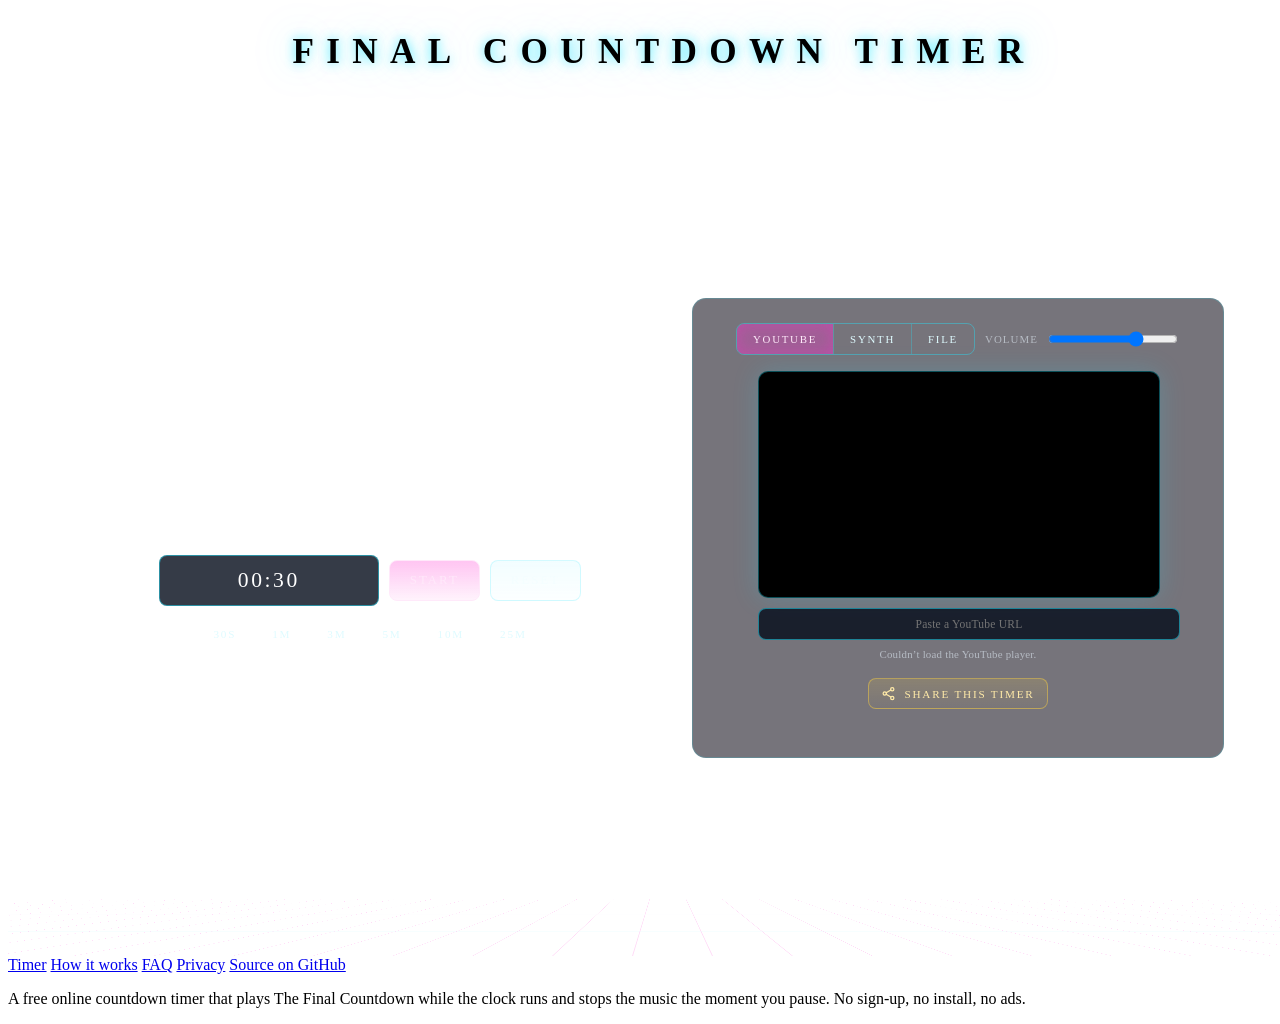
==== commit fe1ace92: "Pin a larger title to the top and number each visitor The title grows to 2.2rem at most, and on wide" ====
--- a/public/index.html
+++ b/public/index.html
@@ -47,104 +47,18 @@
       ]
     },
     {
-      "@type": "FAQPage",
-      "@id": "https://finalcountdown.app/#faq",
-      "mainEntity": [
-        {
-          "@type": "Question",
-          "name": "Does this countdown timer play The Final Countdown?",
-          "acceptedAnswer": {
-            "@type": "Answer",
-            "text": "Yes. By default the timer plays the Europe track through an embedded YouTube player, and it starts and stops with the clock. If YouTube is blocked or unavailable, switch to Synth mode for a built-in version of the riff that is generated in your browser."
-          }
-        },
-        {
-          "@type": "Question",
-          "name": "Is the timer free?",
-          "acceptedAnswer": {
-            "@type": "Answer",
-            "text": "Yes. It is completely free, there is no account to create, nothing to install, and no ads. Open the page and press Start."
-          }
-        },
-        {
-          "@type": "Question",
-          "name": "Does the music stop when I pause the timer?",
-          "acceptedAnswer": {
-            "@type": "Answer",
-            "text": "Yes. The audio is tied to the clock. Pausing the countdown pauses the music, resuming picks it back up, and resetting stops it and returns the track to the start."
-          }
-        },
-        {
-          "@type": "Question",
-          "name": "Can I use my own music instead?",
-          "acceptedAnswer": {
-            "@type": "Answer",
-            "text": "Yes, in two ways. Paste any YouTube URL to swap the video, or choose File to play an audio file from your own device. Files you pick stay in your browser and are never uploaded."
-          }
-        },
-        {
-          "@type": "Question",
-          "name": "Does it work without an internet connection?",
-          "acceptedAnswer": {
-            "@type": "Answer",
-            "text": "The Synth source does. It generates the riff locally with the Web Audio API, so it keeps working when YouTube is blocked, such as on a school or office network. The YouTube source needs a connection."
-          }
-        },
-        {
-          "@type": "Question",
-          "name": "Does it work on phones and tablets?",
-          "acceptedAnswer": {
-            "@type": "Answer",
-            "text": "Yes. The layout adapts to phones, tablets and desktops. On mobile browsers you may need to tap the page once before audio is allowed to play, which is a restriction browsers apply to every site."
-          }
-        },
-        {
-          "@type": "Question",
-          "name": "Can I share a timer with someone else?",
-          "acceptedAnswer": {
-            "@type": "Answer",
-            "text": "Yes. Press Share this timer and you get a link with the duration built into it, so whoever opens it lands on the same countdown ready to start. On phones this opens your normal share sheet; on desktop the link is copied to your clipboard."
-          }
-        },
-        {
-          "@type": "Question",
-          "name": "What is the 25 minute preset for?",
-          "acceptedAnswer": {
-            "@type": "Answer",
-            "text": "It is a Pomodoro work interval. The 25 minute preset gives you one focus session, and the shorter presets cover breaks, workout intervals and classroom activities."
-          }
-        }
-      ]
+      "@type": "WebSite",
+      "@id": "https://finalcountdown.app/#website",
+      "name": "Final Countdown Timer",
+      "url": "https://finalcountdown.app/"
     }
   ]
 }
 </script>
+<link rel="stylesheet" href="/site.css">
+<script src="/analytics.js"></script>
 <style>
-  :root {
-    --cyan: #22e6ff;
-    --magenta: #ff2fd0;
-    --yellow: #ffd23f;
-    --bg: #07020f;
-  }
-  * { box-sizing: border-box; }
-  html { height: 100%; }
-  /* min-height, not height: with flex centering, content taller than the
-     viewport would otherwise get its top clipped off-screen unreachably. */
-  body { min-height: 100%; margin: 0; }
-  body {
-    background:
-      radial-gradient(ellipse at 50% 120%, #4a0f6b 0%, transparent 60%),
-      radial-gradient(ellipse at 50% -20%, #0b2a5e 0%, transparent 55%),
-      var(--bg);
-    background-attachment: fixed;
-    color: #eaf6ff;
-    font-family: ui-monospace, "SF Mono", Menlo, Consolas, monospace;
-    display: flex;
-    flex-direction: column;
-    align-items: center;
-    overflow-x: hidden;
-  }
-  /* The timer owns the first screen; the reference content sits below the fold.
+  /* The timer owns the first screen; only the footer sits below the fold.
      min-height, not height: content taller than the viewport would otherwise
      get its top clipped off-screen unreachably. */
   .hero {
@@ -183,18 +97,11 @@
   }
   h1 {
     margin: 0 0 4px;
-    font-size: clamp(1.1rem, 4vw, 1.8rem);
+    font-size: clamp(1.25rem, 4.6vw, 2.2rem);
     letter-spacing: .35em;
     text-transform: uppercase;
     color: var(--cyan);
     text-shadow: 0 0 12px rgba(34,230,255,.8), 0 0 42px rgba(34,230,255,.35);
-  }
-  .sub {
-    margin: 0;
-    font-size: .72rem;
-    letter-spacing: .28em;
-    text-transform: uppercase;
-    color: rgba(255,47,208,.85);
   }
   #display {
     font-size: clamp(3rem, 17vw, 7.5rem);
@@ -208,6 +115,7 @@
     transition: color .2s;
   }
   #display.warn { color: var(--yellow); text-shadow: 0 0 12px var(--yellow), 0 0 55px rgba(255,120,0,.6); animation: pulse .5s steps(2) infinite; }
+  #display.long { font-size: clamp(2.4rem, 12vw, 5.5rem); }
   #display.done { color: var(--magenta); text-shadow: 0 0 14px var(--magenta), 0 0 70px rgba(255,47,208,.7); }
   @keyframes pulse { 50% { opacity: .35; } }
 
@@ -251,6 +159,10 @@
   /* Yellow is the one brand colour no other control uses, so Share reads as
      its own thing without competing with Start for attention. */
   button.share {
+    display: inline-flex;
+    align-items: center;
+    justify-content: center;
+    gap: 8px;
     border-color: rgba(255,210,63,.45);
     background: linear-gradient(180deg, rgba(255,210,63,.15), rgba(255,210,63,.03));
     color: #ffeaa8;
@@ -269,6 +181,35 @@
   }
   .visit-tally { margin: 6px 0 22px; color: rgba(223,251,255,.5); }
   .share-tally { margin: 8px 0 0; color: rgba(255,234,168,.6); }
+  .share-block { margin-top: 18px; }
+
+  /* Wide screens: the title pinned to the top, then the clock on the left
+     and music and sharing on the right, centered in the space below, so the
+     whole app fits one screen without shrinking the clock. */
+  @media (min-width: 960px) {
+    .hero { align-items: stretch; }
+    main {
+      width: min(1120px, 100%);
+      display: grid;
+      grid-template-columns: repeat(2, minmax(0, 1fr));
+      grid-template-rows: auto 1fr;
+      grid-template-areas: "head head" "clock side";
+      column-gap: 56px;
+      align-items: center;
+    }
+    .masthead { grid-area: head; align-self: start; }
+    .clock { grid-area: clock; }
+    .side {
+      grid-area: side;
+      padding: 24px;
+      border: 1px solid rgba(34,230,255,.18);
+      border-radius: 14px;
+      background: rgba(7,2,15,.55);
+    }
+    .side .panel { margin-top: 0; padding-top: 0; border-top: 0; }
+    #yt-wrap { width: 100%; }
+    .visit-tally { margin-bottom: 30px; }
+  }
 
   .panel {
     margin-top: 30px;
@@ -288,7 +229,10 @@
   }
   .hidden { display: none !important; }
   #yt-wrap { margin: 16px auto 0; width: min(400px, 100%); }
+  /* YouTube's embed rules require a player of at least 200 x 200 px. */
   #yt-frame {
+    width: 100%;
+    min-height: 200px;
     aspect-ratio: 16 / 9; border-radius: 10px; overflow: hidden;
     border: 1px solid rgba(34,230,255,.35); box-shadow: 0 0 26px rgba(34,230,255,.18); background: #000;
   }
@@ -302,69 +246,6 @@
   input[type="file"] { font: inherit; font-size: .68rem; color: rgba(234,246,255,.55); max-width: 230px; }
   .note { margin-top: 14px; line-height: 1.7; text-transform: none; letter-spacing: .02em; font-size: .68rem; }
 
-  /* ------------------------------------------------------------------ *
-   * Below-the-fold reference content. Long-form prose in the monospace
-   * face is rough to read, so only the headings keep the arcade look.
-   * ------------------------------------------------------------------ */
-  .prose {
-    position: relative;
-    z-index: 1;
-    width: min(720px, 100%);
-    padding: 0 max(24px, env(safe-area-inset-left)) 72px max(24px, env(safe-area-inset-right));
-    font-family: ui-sans-serif, system-ui, -apple-system, "Segoe UI", Roboto, sans-serif;
-    font-size: .95rem;
-    line-height: 1.75;
-    color: rgba(234,246,255,.76);
-  }
-  .prose section { padding: 36px 0 4px; border-top: 1px solid rgba(255,255,255,.08); }
-  .prose h2, .prose h3 {
-    font-family: ui-monospace, "SF Mono", Menlo, Consolas, monospace;
-    text-transform: uppercase;
-    line-height: 1.4;
-  }
-  .prose h2 {
-    margin: 0 0 14px;
-    font-size: 1rem;
-    letter-spacing: .22em;
-    color: var(--cyan);
-    text-shadow: 0 0 16px rgba(34,230,255,.45);
-  }
-  .prose h3 {
-    margin: 26px 0 6px;
-    font-size: .8rem;
-    letter-spacing: .14em;
-    color: rgba(255,47,208,.92);
-  }
-  .prose p { margin: 0 0 14px; }
-  .prose ul, .prose ol { margin: 0 0 14px; padding-left: 20px; }
-  .prose li { margin-bottom: 8px; }
-  .prose li::marker { color: rgba(255,47,208,.7); }
-  .prose strong { color: #eaf6ff; font-weight: 600; }
-  .prose code {
-    font-family: ui-monospace, "SF Mono", Menlo, Consolas, monospace;
-    font-size: .86em;
-    color: var(--yellow);
-    background: rgba(255,210,63,.08);
-    border-radius: 4px;
-    padding: 1px 5px;
-  }
-  .prose a { color: var(--cyan); text-underline-offset: 3px; text-decoration-color: rgba(34,230,255,.45); }
-  .prose a:hover { color: var(--magenta); text-decoration-color: rgba(255,47,208,.6); }
-  .prose kbd {
-    font: inherit; font-family: ui-monospace, Menlo, Consolas, monospace; font-size: .8em;
-    border: 1px solid rgba(34,230,255,.4); border-radius: 5px; padding: 1px 6px;
-    background: rgba(34,230,255,.08); color: #dffbff;
-  }
-  .site-footer {
-    width: min(720px, 100%);
-    padding: 0 24px 48px;
-    font-size: .68rem;
-    letter-spacing: .1em;
-    text-transform: uppercase;
-    color: rgba(234,246,255,.4);
-    text-align: center;
-  }
-  .site-footer a { color: rgba(34,230,255,.75); }
 
   /* Touch devices: 16px inputs so iOS doesn't zoom the page on focus,
      and roomier tap targets on the small controls. */
@@ -378,12 +259,13 @@
   /* Narrow phones */
   @media (max-width: 480px) {
     .hero { padding: 16px 12px; }
-    .prose { padding-left: 18px; padding-right: 18px; font-size: .92rem; }
     h1 { letter-spacing: .2em; }
     .visit-tally { margin-bottom: 14px; }
-    #input { width: 100%; }
-    #start, #reset { flex: 1; }
-    .panel { margin-top: 22px; }
+    .clock .row:first-of-type { flex-wrap: nowrap; }
+    #input { width: 128px; flex: none; font-size: 1.1rem; padding: 12px 8px; }
+    #start, #reset { flex: 1; padding-left: 8px; padding-right: 8px; }
+    .panel { margin-top: 18px; padding-top: 14px; }
+    #display { margin-bottom: 14px; }
   }
 
   /* Short windows: landscape phones and small laptop viewports */
@@ -391,7 +273,21 @@
     #display { font-size: clamp(2.4rem, 13vh, 6rem); margin-bottom: 12px; }
     .visit-tally { margin-bottom: 10px; }
     .panel { margin-top: 18px; padding-top: 12px; }
-    #yt-wrap { width: min(320px, 100%); }
+  }
+
+  /* Phones: one compact column that fits the clock, controls, player and
+     Share on one screen. Last, so the short-window rules above can't undo it. */
+  @media (max-width: 480px) {
+    #display { font-size: 4rem; margin: 4px 0 12px; }
+    .visit-tally { margin-bottom: 8px; }
+    .panel { margin-top: 14px; padding-top: 12px; }
+    .seg button { padding: 11px 10px; letter-spacing: .08em; }
+    .vol-text { position: absolute; width: 1px; height: 1px; overflow: hidden; clip-path: inset(50%); }
+    input[type="range"] { width: 96px; }
+    #yt-wrap { margin-top: 10px; }
+    #yt-url { margin-top: 8px; }
+    #yt-status { margin-top: 4px; }
+    .share-block { margin-top: 8px; }
   }
 
   @media (prefers-reduced-motion: reduce) {
@@ -399,249 +295,86 @@
     button { transition: none; }
   }
 </style>
-<script>
-const GA_MEASUREMENT_ID = 'G-XDC8NYV5WF';
-
-// EEA, UK and Switzerland need consent before analytics cookies; with no
-// banner, visitors there stay on cookieless pings. Google resolves the region.
-const CONSENT_REQUIRED_REGIONS = [
-  'AT', 'BE', 'BG', 'HR', 'CY', 'CZ', 'DK', 'EE', 'FI', 'FR', 'DE', 'GR', 'HU',
-  'IE', 'IT', 'LV', 'LT', 'LU', 'MT', 'NL', 'PL', 'PT', 'RO', 'SK', 'SI', 'ES',
-  'SE', 'IS', 'LI', 'NO', 'GB', 'CH',
-];
-
-if (GA_MEASUREMENT_ID) {
-  window.dataLayer = window.dataLayer || [];
-  window.gtag = function gtag() { dataLayer.push(arguments); };
-  const NO_ADS = { ad_storage: 'denied', ad_user_data: 'denied', ad_personalization: 'denied' };
-  gtag('consent', 'default', { ...NO_ADS, analytics_storage: 'granted' });
-  gtag('consent', 'default', { ...NO_ADS, analytics_storage: 'denied', region: CONSENT_REQUIRED_REGIONS });
-  gtag('js', new Date());
-  gtag('config', GA_MEASUREMENT_ID);
-
-  const gaLibrary = document.createElement('script');
-  gaLibrary.async = true;
-  gaLibrary.src = `https://www.googletagmanager.com/gtag/js?id=${encodeURIComponent(GA_MEASUREMENT_ID)}`;
-  document.head.appendChild(gaLibrary);
-}
-</script>
 </head>
 <body>
 <div class="hero">
 <main>
-  <h1>Final Countdown Timer</h1>
-  <p class="sub">Music plays only while the clock runs</p>
-  <p id="visits" class="tally visit-tally"></p>
-
-  <div id="display">00:00</div>
-
-  <div class="row">
-    <input id="input" type="text" value="00:30" placeholder="mm:ss" aria-label="Countdown duration">
-    <button id="start" class="primary">Start</button>
-    <button id="reset" disabled>Reset</button>
-  </div>
-
-  <div class="row">
-    <button class="chip" data-preset="30">30s</button>
-    <button class="chip" data-preset="60">1m</button>
-    <button class="chip" data-preset="180">3m</button>
-    <button class="chip" data-preset="300">5m</button>
-    <button class="chip" data-preset="600">10m</button>
-    <button class="chip" data-preset="1500">25m</button>
-  </div>
-
-  <div class="row">
-    <button id="share" class="chip share" aria-label="Share a link to this timer">Share this timer</button>
-  </div>
-  <p id="shares" class="tally share-tally" aria-live="polite"></p>
-
-  <div class="panel">
+  <header class="masthead">
+    <h1>Final Countdown Timer</h1>
+    <p id="visits" class="tally visit-tally"></p>
+  </header>
+
+  <section class="clock" aria-label="Timer">
+    <div id="display">00:00</div>
+
     <div class="row">
-      <div class="seg" role="group" aria-label="Audio source">
-        <button data-source="youtube" aria-pressed="true">YouTube</button>
-        <button data-source="synth" aria-pressed="false">Synth</button>
-        <button data-source="file" aria-pressed="false">File</button>
+      <input id="input" type="text" value="00:30" placeholder="mm:ss" aria-label="Countdown duration">
+      <button id="start" class="primary">Start</button>
+      <button id="reset" disabled>Reset</button>
+    </div>
+
+    <div class="row">
+      <button class="chip" data-preset="30">30s</button>
+      <button class="chip" data-preset="60">1m</button>
+      <button class="chip" data-preset="180">3m</button>
+      <button class="chip" data-preset="300">5m</button>
+      <button class="chip" data-preset="600">10m</button>
+      <button class="chip" data-preset="1500">25m</button>
+    </div>
+  </section>
+
+  <section class="side" aria-label="Music and sharing">
+    <div class="panel">
+      <div class="row">
+        <div class="seg" role="group" aria-label="Audio source">
+          <button data-source="youtube" aria-pressed="true">YouTube</button>
+          <button data-source="synth" aria-pressed="false">Synth</button>
+          <button data-source="file" aria-pressed="false">File</button>
+        </div>
+        <label><span class="vol-text">Volume</span> <input id="vol" type="range" min="0" max="100" value="70" aria-label="Volume"></label>
       </div>
-      <label>Volume <input id="vol" type="range" min="0" max="100" value="70"></label>
+
+      <div id="yt-wrap">
+        <div id="yt-frame"><div id="yt-player"></div></div>
+        <input id="yt-url" type="text" spellcheck="false"
+               placeholder="Paste a YouTube URL"
+               aria-label="YouTube video URL">
+        <div id="yt-status" role="status"></div>
+      </div>
+
+      <div id="file-wrap" class="hidden">
+        <label style="margin-top:14px">Audio file <input id="file" type="file" accept="audio/*"></label>
+      </div>
     </div>
 
-    <div id="yt-wrap">
-      <div id="yt-frame"><div id="yt-player"></div></div>
-      <input id="yt-url" type="text" spellcheck="false"
-             placeholder="Paste a YouTube URL to swap the video"
-             aria-label="YouTube video URL">
-      <div id="yt-status" role="status"></div>
+    <div class="share-block">
+      <div class="row">
+        <button id="share" class="chip share" aria-label="Share a link to this timer">
+          <svg class="share-icon" aria-hidden="true" viewBox="0 0 24 24" width="15" height="15" fill="none" stroke="currentColor" stroke-width="2" stroke-linecap="round"><circle cx="18" cy="5" r="2.6"/><circle cx="6" cy="12" r="2.6"/><circle cx="18" cy="19" r="2.6"/><path d="M8.3 10.8l7.4-4.4M8.3 13.2l7.4 4.4"/></svg>
+          <span id="share-label">Share this timer</span>
+        </button>
+      </div>
+      <p id="shares" class="tally share-tally" aria-live="polite"></p>
     </div>
-
-    <div id="file-wrap" class="hidden">
-      <label style="margin-top:14px">Audio file <input id="file" type="file" accept="audio/*"></label>
-    </div>
-
-    <p class="note" id="source-note"></p>
-  </div>
+  </section>
 </main>
 </div>
 
-<article class="prose">
-  <section>
-    <h2>A countdown timer with a soundtrack</h2>
-    <p>
-      Most online timers end with a beep. This one plays <strong>The Final Countdown</strong> for
-      the whole run instead, and the music is wired directly to the clock: it starts when you press
-      Start, pauses when you pause, and cuts out the instant the timer is reset. When the clock
-      reaches zero you get a short fanfare.
-    </p>
-    <p>
-      It runs entirely in your browser. There is nothing to install, no account to create, no ads,
-      and no tracking. It works on phones, tablets and desktops, and every setting stays on your own
-      device.
-    </p>
-  </section>
-
-  <section>
-    <h2>How to use the timer</h2>
-    <ol>
-      <li>
-        Type a duration into the box and press <kbd>Enter</kbd> or hit <strong>Start</strong>. It
-        understands most ways of writing a time: <code>90</code> for ninety seconds,
-        <code>5:00</code> for five minutes, <code>1:02:03</code> for just over an hour, and shorthand
-        like <code>5m</code> or <code>1h30m</code>.
-      </li>
-      <li>Or skip the typing and tap one of the presets underneath.</li>
-      <li>
-        <strong>Start</strong> becomes <strong>Pause</strong> while the clock runs, then
-        <strong>Resume</strong>. Pausing holds both the time and the music exactly where they are.
-      </li>
-      <li><strong>Reset</strong> stops everything and puts the clock back to your chosen duration.</li>
-    </ol>
-    <p>
-      The last ten seconds turn yellow and pulse so you get a warning without having to watch the
-      screen. The remaining time is also mirrored into the browser tab title, so you can leave the
-      timer running in a background tab and still keep an eye on it.
-    </p>
-  </section>
-
-  <section>
-    <h2>Presets</h2>
-    <p>The six preset buttons cover the durations people reach for most often:</p>
-    <ul>
-      <li><strong>30 seconds and 1 minute</strong> — plank holds, sprint intervals, speed rounds in a game, brushing your teeth.</li>
-      <li><strong>3 minutes</strong> — steeping tea, a boxing round, a lightning talk.</li>
-      <li><strong>5 and 10 minutes</strong> — classroom activities, meeting segments, a warm-up, a short break.</li>
-      <li><strong>25 minutes</strong> — one Pomodoro focus session.</li>
-    </ul>
-  </section>
-
-  <section>
-    <h2>Three ways to play the music</h2>
-    <h3>YouTube</h3>
-    <p>
-      The default. It plays the track through an embedded, privacy-friendly YouTube player. You can
-      paste any other YouTube URL to swap in a different song, and a <code>t=</code> timestamp in the
-      URL is honoured, so you can start a video part-way through.
-    </p>
-    <h3>Synth</h3>
-    <p>
-      A version of the riff generated live in your browser with the Web Audio API — bassline, drums,
-      slapback echo and all. Because nothing is streamed, this option keeps working when YouTube is
-      blocked or unavailable, which is often the case on school and office networks. It also starts
-      instantly.
-    </p>
-    <h3>Your own file</h3>
-    <p>
-      Pick any audio file from your device and it becomes the timer's soundtrack. The file is played
-      locally and is never uploaded anywhere.
-    </p>
-  </section>
-
-  <section>
-    <h2>Share a timer</h2>
-    <p>
-      The <strong>Share this timer</strong> button hands you a link with the duration already in it,
-      as a <code>?t=</code> parameter — <code>?t=25m</code> for a Pomodoro,
-      <code>?t=3m</code> for a boxing round. Open that link and the timer is set and waiting, so you
-      can drop a ready-made countdown into a group chat, a lesson plan or a workout post.
-    </p>
-    <p>
-      On phones the button opens your usual share sheet. On desktop it copies the link straight to
-      your clipboard.
-    </p>
-  </section>
-
-  <section id="faq">
-    <h2>Frequently asked questions</h2>
-
-    <h3>Does this countdown timer play The Final Countdown?</h3>
-    <p>
-      Yes. By default the timer plays the Europe track through an embedded YouTube player, and it
-      starts and stops with the clock. If YouTube is blocked or unavailable, switch to Synth mode for
-      a built-in version of the riff that is generated in your browser.
-    </p>
-
-    <h3>Is the timer free?</h3>
-    <p>
-      Yes. It is completely free, there is no account to create, nothing to install, and no ads. Open
-      the page and press Start.
-    </p>
-
-    <h3>Does the music stop when I pause the timer?</h3>
-    <p>
-      Yes. The audio is tied to the clock. Pausing the countdown pauses the music, resuming picks it
-      back up, and resetting stops it and returns the track to the start.
-    </p>
-
-    <h3>Can I use my own music instead?</h3>
-    <p>
-      Yes, in two ways. Paste any YouTube URL to swap the video, or choose File to play an audio file
-      from your own device. Files you pick stay in your browser and are never uploaded.
-    </p>
-
-    <h3>Does it work without an internet connection?</h3>
-    <p>
-      The Synth source does. It generates the riff locally with the Web Audio API, so it keeps
-      working when YouTube is blocked, such as on a school or office network. The YouTube source
-      needs a connection.
-    </p>
-
-    <h3>Can I share a timer with someone else?</h3>
-    <p>
-      Yes. Press <strong>Share this timer</strong> and you get a link with the duration built into
-      it, so whoever opens it lands on the same countdown ready to start. On phones this opens your
-      normal share sheet; on desktop the link is copied to your clipboard.
-    </p>
-
-    <h3>Does it work on phones and tablets?</h3>
-    <p>
-      Yes. The layout adapts to phones, tablets and desktops. On mobile browsers you may need to tap
-      the page once before audio is allowed to play, which is a restriction browsers apply to every
-      site.
-    </p>
-
-    <h3>What is the 25 minute preset for?</h3>
-    <p>
-      It is a Pomodoro work interval. The 25 minute preset gives you one focus session, and the
-      shorter presets cover breaks, workout intervals and classroom activities.
-    </p>
-  </section>
-</article>
-
 <footer class="site-footer">
+  <nav class="site-nav" aria-label="Site">
+    <a href="/" aria-current="page">Timer</a>
+    <a href="/how-it-works">How it works</a>
+    <a href="/faq">FAQ</a>
+    <a href="/privacy">Privacy</a>
+    <a href="https://github.com/garrelj1/final-countdown">Source on GitHub</a>
+  </nav>
   <p>
-    Free to use, no sign-up. Built with the Web Audio API &middot;
-    <a href="https://github.com/garrelj1/final-countdown">Source on GitHub</a>
-  </p>
-  <p>
-    Uses Google Analytics to count visits and shares, without cookies for visitors in the
-    EU, UK and Switzerland &middot;
-    <a href="https://policies.google.com/technologies/partner-sites">How Google uses this data</a>
+    A free online countdown timer that plays The Final Countdown while the clock runs and stops
+    the music the moment you pause. No sign-up, no install, no ads.
   </p>
 </footer>
 
 <script>
-function track(eventName, params) {
-  if (typeof window.gtag === 'function') window.gtag('event', eventName, params);
-}
-
 /* ------------------------------------------------------------------ *
  * Time parsing / formatting
  * ------------------------------------------------------------------ */
@@ -1018,7 +751,6 @@
 const ytWrap = document.getElementById('yt-wrap');
 const ytUrl = document.getElementById('yt-url');
 const fileWrap = document.getElementById('file-wrap');
-const sourceNote = document.getElementById('source-note');
 
 let state = 'idle';        // idle | running | paused | done
 let source = 'youtube';    // youtube | synth | file
@@ -1029,6 +761,7 @@
 
 function render() {
   display.textContent = state === 'done' ? '00:00' : format(remaining);
+  display.classList.toggle('long', remaining >= 3600 && state !== 'done');
   display.classList.toggle('warn', state === 'running' && remaining <= 10);
   display.classList.toggle('done', state === 'done');
   document.title = state === 'running'
@@ -1144,12 +877,6 @@
   if (ytReady && ytPlayer) ytPlayer.setVolume(+volumeSlider.value);
 });
 
-const NOTES = {
-  youtube: 'Streams the official video straight from YouTube. The player stays visible — that’s how embedding is meant to work.',
-  synth:   'A synthesized homage to the riff, generated live in your browser. No network, no embed.',
-  file:    'Plays an audio file from your own machine. It never leaves this device.',
-};
-
 function setSource(next) {
   if (next === source) return;
   musicStop();
@@ -1158,7 +885,6 @@
     b.setAttribute('aria-pressed', String(b.dataset.source === next)));
   ytWrap.classList.toggle('hidden', next !== 'youtube');
   fileWrap.classList.toggle('hidden', next !== 'file');
-  sourceNote.textContent = NOTES[next];
   ytStatus('');
   if (next === 'youtube') ensurePlayer().then(primePlayer).catch(() => {});
   if (state === 'running') musicStart();
@@ -1199,7 +925,8 @@
  * opens it lands on the same timer rather than the default one.
  * ------------------------------------------------------------------ */
 const shareBtn = document.getElementById('share');
-const SHARE_LABEL = shareBtn.textContent;
+const shareLabel = document.getElementById('share-label');
+const SHARE_LABEL = shareLabel.textContent;
 let shareRevert = null;
 
 /* Seconds -> the shorthand parseDuration already understands ("25m"). */
@@ -1218,9 +945,9 @@
 }
 
 function shareFeedback(msg) {
-  shareBtn.textContent = msg;
+  shareLabel.textContent = msg;
   clearTimeout(shareRevert);
-  shareRevert = setTimeout(() => { shareBtn.textContent = SHARE_LABEL; }, 2200);
+  shareRevert = setTimeout(() => { shareLabel.textContent = SHARE_LABEL; }, 2200);
 }
 
 function recordShare(method) {
@@ -1285,8 +1012,11 @@
 const sharesLabel = document.getElementById('shares');
 const countFormat = new Intl.NumberFormat('en-US');
 
+const ordinalRule = new Intl.PluralRules('en-US', { type: 'ordinal' });
+const ORDINAL_SUFFIX = { one: 'st', two: 'nd', few: 'rd', other: 'th' };
+
 function visitsText(n) {
-  return `${countFormat.format(n)} ${n === 1 ? 'visit' : 'visits'}`;
+  return `You’re the ${countFormat.format(n)}${ORDINAL_SUFFIX[ordinalRule.select(n)]} visitor`;
 }
 
 function sharesText(n) {
@@ -1313,7 +1043,6 @@
   .catch(() => {});
 
 remaining = parseDuration(input.value) || 0;
-sourceNote.textContent = NOTES[source];
 syncButtons();
 render();
 
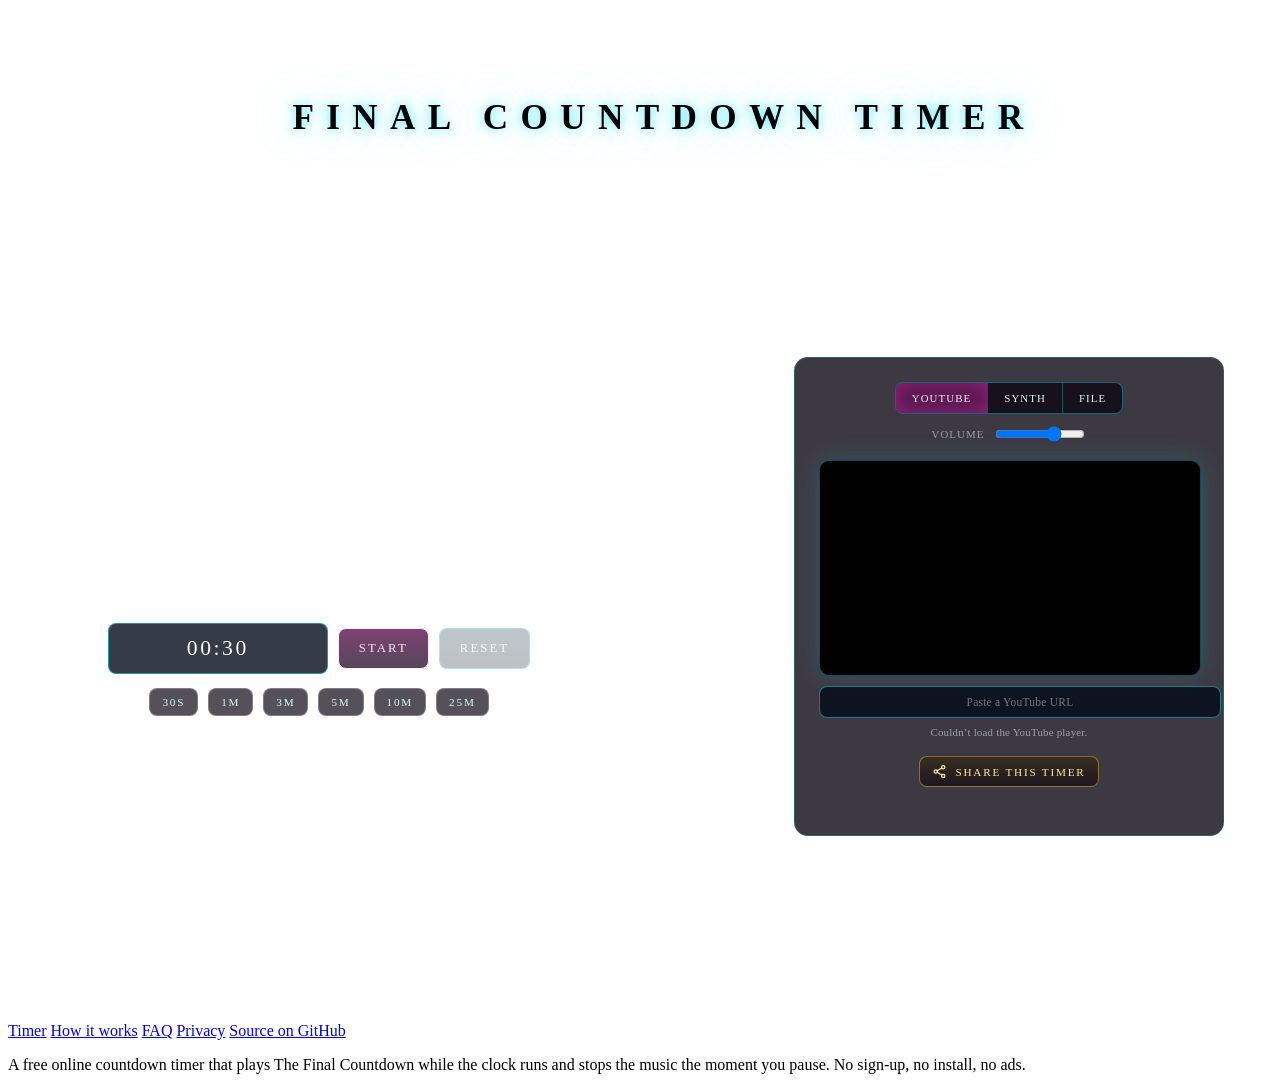
==== commit 9eb826c5: "Add a sunset scene, scale up on wide screens, and greet each rocker An original synthwave scene (pub" ====
--- a/public/index.html
+++ b/public/index.html
@@ -72,22 +72,15 @@
     padding: max(24px, env(safe-area-inset-top)) max(24px, env(safe-area-inset-right))
              max(24px, env(safe-area-inset-bottom)) max(24px, env(safe-area-inset-left));
   }
-  /* Horizon grid. Anchored to the hero rather than the viewport so it scrolls
-     away with the timer instead of sitting on top of the text below. */
-  /* clip, not hidden: the grid overhangs both edges and would otherwise widen
-     the page, but hiding overflow outright could clip tall content vertically. */
-  .hero { position: relative; overflow-x: clip; }
+  /* The sunset scene. Anchored to the hero rather than the viewport so it
+     scrolls away with the timer instead of sitting under the footer. */
+  .hero { position: relative; overflow-x: clip; --backing: rgba(7,2,15,.72); }
   .hero::after {
     content: "";
     position: absolute;
-    left: -50%; right: -50%; bottom: 0; height: 45vh;
-    background-image:
-      repeating-linear-gradient(to right, rgba(255,47,208,.35) 0 1px, transparent 1px 80px),
-      repeating-linear-gradient(to bottom, rgba(34,230,255,.30) 0 1px, transparent 1px 60px);
-    transform: perspective(320px) rotateX(72deg);
-    transform-origin: bottom center;
+    inset: 0;
+    background: url(/scene.svg) center bottom / cover no-repeat;
     pointer-events: none;
-    opacity: .5;
   }
   main {
     position: relative;
@@ -145,17 +138,17 @@
     padding: 12px 20px;
     border-radius: 8px;
     border: 1px solid rgba(34,230,255,.55);
-    background: linear-gradient(180deg, rgba(34,230,255,.16), rgba(34,230,255,.04));
+    background: linear-gradient(180deg, rgba(34,230,255,.16), rgba(34,230,255,.04)), var(--backing);
     color: #dffbff;
     cursor: pointer;
     transition: transform .08s, box-shadow .15s, background .15s;
   }
-  button:hover:not(:disabled) { box-shadow: 0 0 18px rgba(34,230,255,.45); background: rgba(34,230,255,.25); }
+  button:hover:not(:disabled) { box-shadow: 0 0 18px rgba(34,230,255,.45); background: linear-gradient(rgba(34,230,255,.25), rgba(34,230,255,.25)), var(--backing); }
   button:active:not(:disabled) { transform: translateY(1px); }
   button:disabled { opacity: .35; cursor: not-allowed; }
-  button.primary { border-color: var(--magenta); background: linear-gradient(180deg, rgba(255,47,208,.28), rgba(255,47,208,.06)); color: #ffe9fa; }
-  button.primary:hover:not(:disabled) { box-shadow: 0 0 22px rgba(255,47,208,.5); background: rgba(255,47,208,.35); }
-  button.chip { padding: 7px 12px; font-size: .7rem; border-color: rgba(255,255,255,.22); background: rgba(255,255,255,.05); }
+  button.primary { border-color: var(--magenta); background: linear-gradient(180deg, rgba(255,47,208,.28), rgba(255,47,208,.06)), var(--backing); color: #ffe9fa; }
+  button.primary:hover:not(:disabled) { box-shadow: 0 0 22px rgba(255,47,208,.5); background: linear-gradient(rgba(255,47,208,.35), rgba(255,47,208,.35)), var(--backing); }
+  button.chip { padding: 7px 12px; font-size: .7rem; border-color: rgba(255,255,255,.25); background: linear-gradient(rgba(255,255,255,.05), rgba(255,255,255,.05)), var(--backing); }
   /* Yellow is the one brand colour no other control uses, so Share reads as
      its own thing without competing with Start for attention. */
   button.share {
@@ -164,11 +157,11 @@
     justify-content: center;
     gap: 8px;
     border-color: rgba(255,210,63,.45);
-    background: linear-gradient(180deg, rgba(255,210,63,.15), rgba(255,210,63,.03));
+    background: linear-gradient(180deg, rgba(255,210,63,.15), rgba(255,210,63,.03)), var(--backing);
     color: #ffeaa8;
     min-width: 148px;
   }
-  button.share:hover:not(:disabled) { box-shadow: 0 0 20px rgba(255,210,63,.4); background: rgba(255,210,63,.22); }
+  button.share:hover:not(:disabled) { box-shadow: 0 0 20px rgba(255,210,63,.4); background: linear-gradient(rgba(255,210,63,.22), rgba(255,210,63,.22)), var(--backing); }
   /* Totals arrive after first paint, so each line reserves its height up
      front; filling it in must not push the clock or controls down. */
   .tally {
@@ -179,7 +172,14 @@
     text-transform: uppercase;
     font-variant-numeric: tabular-nums;
   }
-  .visit-tally { margin: 6px 0 22px; color: rgba(223,251,255,.5); }
+  .visit-tally {
+    margin: 8px 0 22px;
+    font-size: .82rem;
+    letter-spacing: .16em;
+    color: rgba(234,246,255,.9);
+    text-shadow: 0 0 10px rgba(34,230,255,.5);
+  }
+  .visit-rank { color: var(--yellow); text-shadow: 0 0 10px rgba(255,210,63,.6); }
   .share-tally { margin: 8px 0 0; color: rgba(255,234,168,.6); }
   .share-block { margin-top: 18px; }
 
@@ -187,14 +187,14 @@
      and music and sharing on the right, centered in the space below, so the
      whole app fits one screen without shrinking the clock. */
   @media (min-width: 960px) {
-    .hero { align-items: stretch; }
+    .hero { align-items: stretch; padding-top: max(24px, 10svh); }
     main {
       width: min(1120px, 100%);
       display: grid;
       grid-template-columns: repeat(2, minmax(0, 1fr));
       grid-template-rows: auto 1fr;
       grid-template-areas: "head head" "clock side";
-      column-gap: 56px;
+      column-gap: clamp(56px, 40vw - 252px, 260px);
       align-items: center;
     }
     .masthead { grid-area: head; align-self: start; }
@@ -204,11 +204,13 @@
       padding: 24px;
       border: 1px solid rgba(34,230,255,.18);
       border-radius: 14px;
-      background: rgba(7,2,15,.55);
+      background: rgba(7,2,15,.78);
     }
     .side .panel { margin-top: 0; padding-top: 0; border-top: 0; }
     #yt-wrap { width: 100%; }
     .visit-tally { margin-bottom: 30px; }
+    .seg button { padding: 9px 10px; letter-spacing: .1em; }
+    .side input[type="range"] { width: 90px; }
   }
 
   .panel {
@@ -219,7 +221,7 @@
     letter-spacing: .1em;
     color: rgba(234,246,255,.55);
   }
-  .seg { display: inline-flex; border: 1px solid rgba(34,230,255,.4); border-radius: 8px; overflow: hidden; }
+  .seg { display: inline-flex; border: 1px solid rgba(34,230,255,.4); border-radius: 8px; overflow: hidden; background: var(--backing); }
   .seg button {
     border: 0; border-radius: 0; background: transparent; padding: 9px 16px; font-size: .68rem;
   }
@@ -279,7 +281,7 @@
      Share on one screen. Last, so the short-window rules above can't undo it. */
   @media (max-width: 480px) {
     #display { font-size: 4rem; margin: 4px 0 12px; }
-    .visit-tally { margin-bottom: 8px; }
+    .visit-tally { margin-bottom: 8px; font-size: .74rem; letter-spacing: .12em; }
     .panel { margin-top: 14px; padding-top: 12px; }
     .seg button { padding: 11px 10px; letter-spacing: .08em; }
     .vol-text { position: absolute; width: 1px; height: 1px; overflow: hidden; clip-path: inset(50%); }
@@ -289,6 +291,17 @@
     #yt-status { margin-top: 4px; }
     .share-block { margin-top: 8px; }
   }
+
+  @media (max-width: 959px) {
+    .hero::after { opacity: .45; }
+  }
+
+  /* Wide screens scale the whole app up, but only where the screen is tall
+     enough for the scaled app to still fit one screen. */
+  @media (min-width: 1440px) and (min-height: 880px) { main { zoom: 1.15; } }
+  @media (min-width: 1680px) and (min-height: 980px) { main { zoom: 1.3; } }
+  @media (min-width: 1920px) and (min-height: 1050px) { main { zoom: 1.45; } }
+  @media (min-width: 2400px) and (min-height: 1300px) { main { zoom: 1.8; } }
 
   @media (prefers-reduced-motion: reduce) {
     #display.warn { animation: none; }
@@ -1015,8 +1028,12 @@
 const ordinalRule = new Intl.PluralRules('en-US', { type: 'ordinal' });
 const ORDINAL_SUFFIX = { one: 'st', two: 'nd', few: 'rd', other: 'th' };
 
-function visitsText(n) {
-  return `You’re the ${countFormat.format(n)}${ORDINAL_SUFFIX[ordinalRule.select(n)]} visitor`;
+function showVisits(total) {
+  if (!Number.isSafeInteger(total) || total < 1) return;
+  const rank = document.createElement('span');
+  rank.className = 'visit-rank';
+  rank.textContent = `${countFormat.format(total)}${ORDINAL_SUFFIX[ordinalRule.select(total)]}`;
+  visitsLabel.replaceChildren('You’re the ', rank, ' rocker');
 }
 
 function sharesText(n) {
@@ -1037,7 +1054,7 @@
 
 postTally('/api/visits')
   .then(({ visits, shares }) => {
-    showTotal(visitsLabel, visits, visitsText);
+    showVisits(visits);
     showTotal(sharesLabel, shares, sharesText);
   })
   .catch(() => {});
